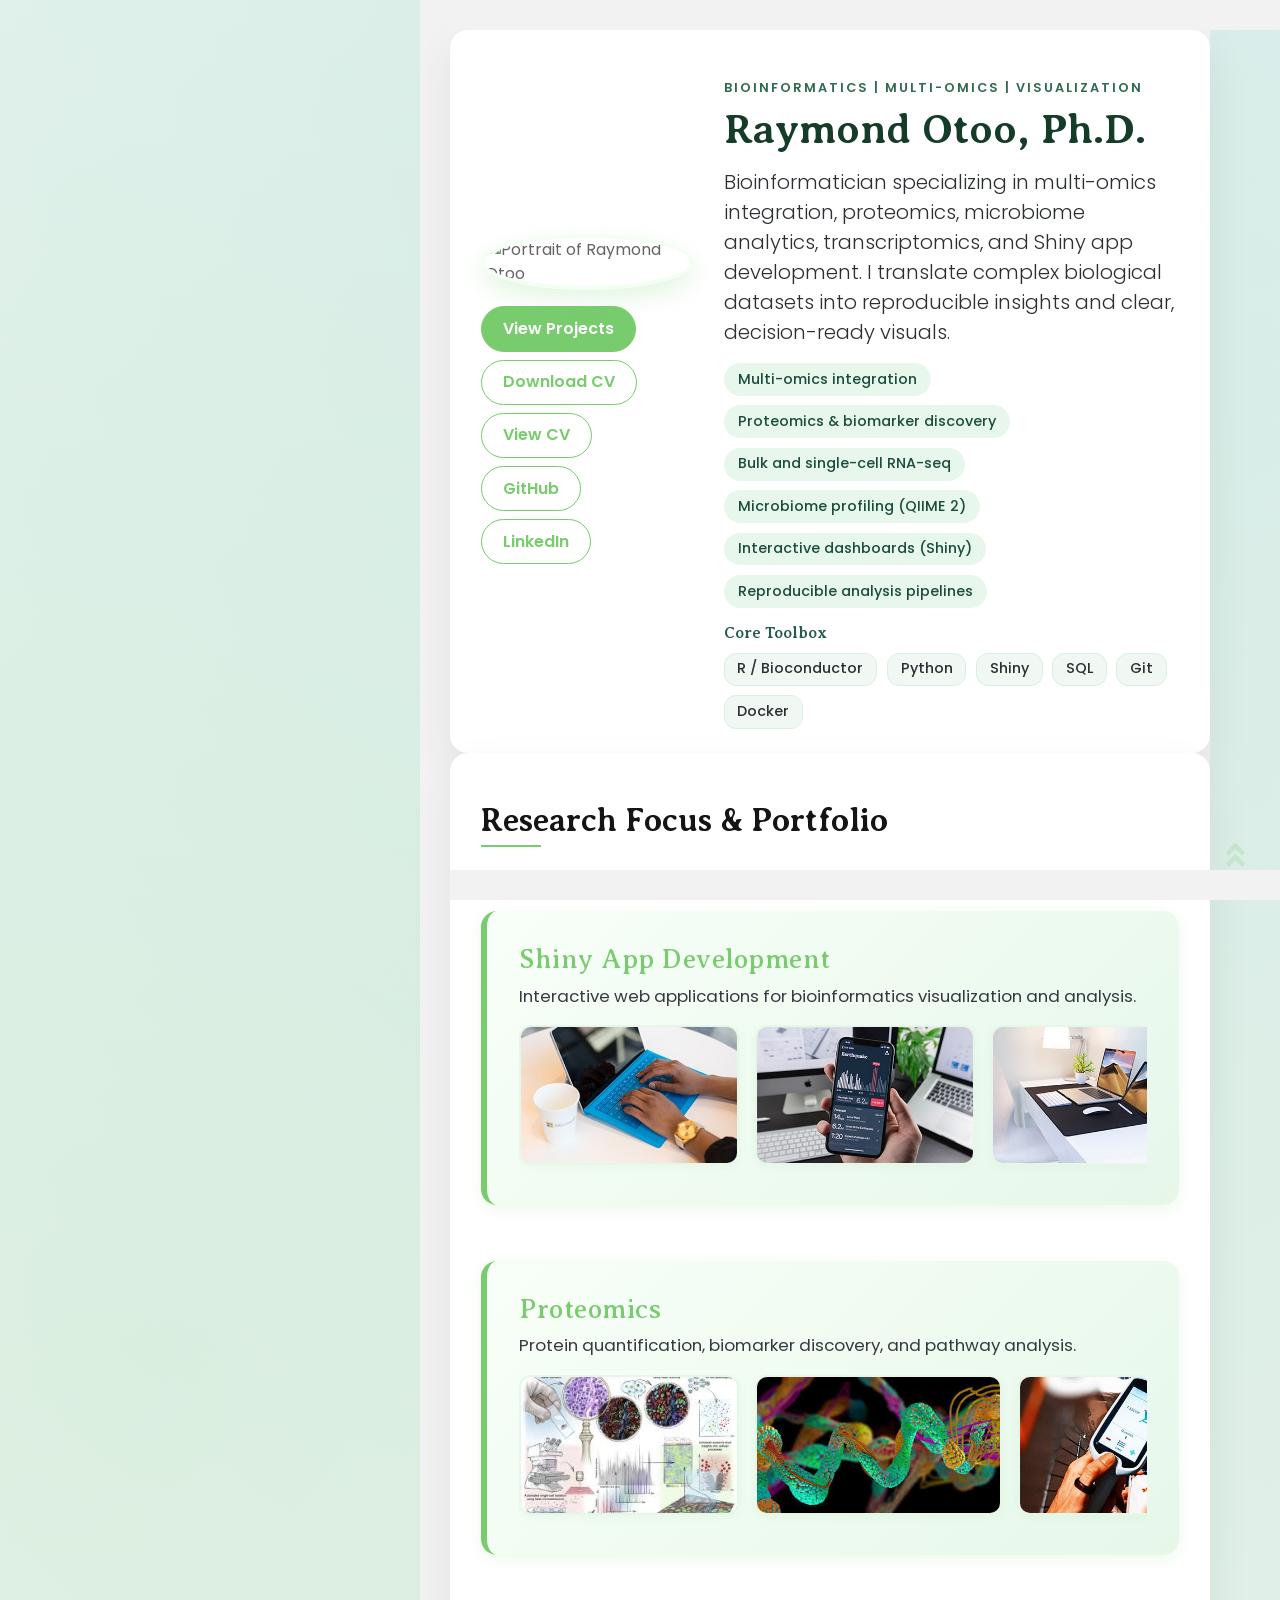
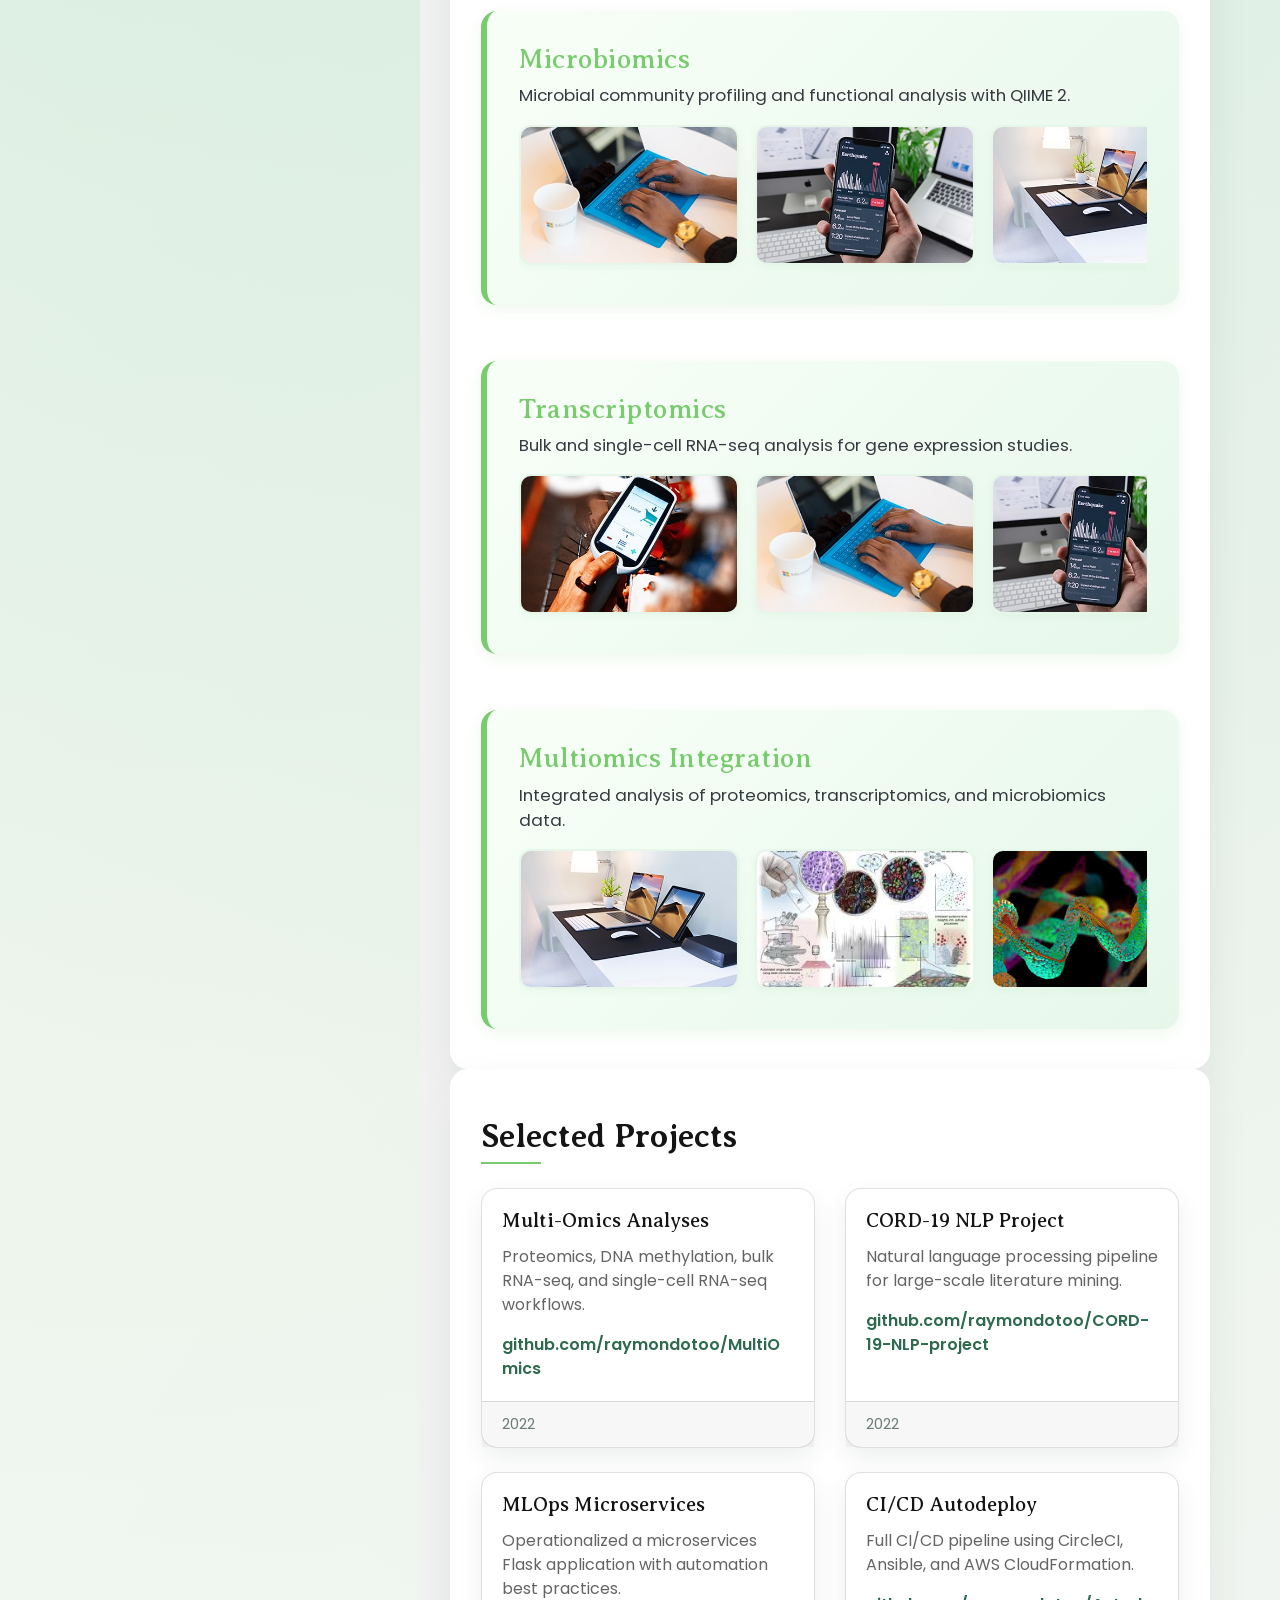
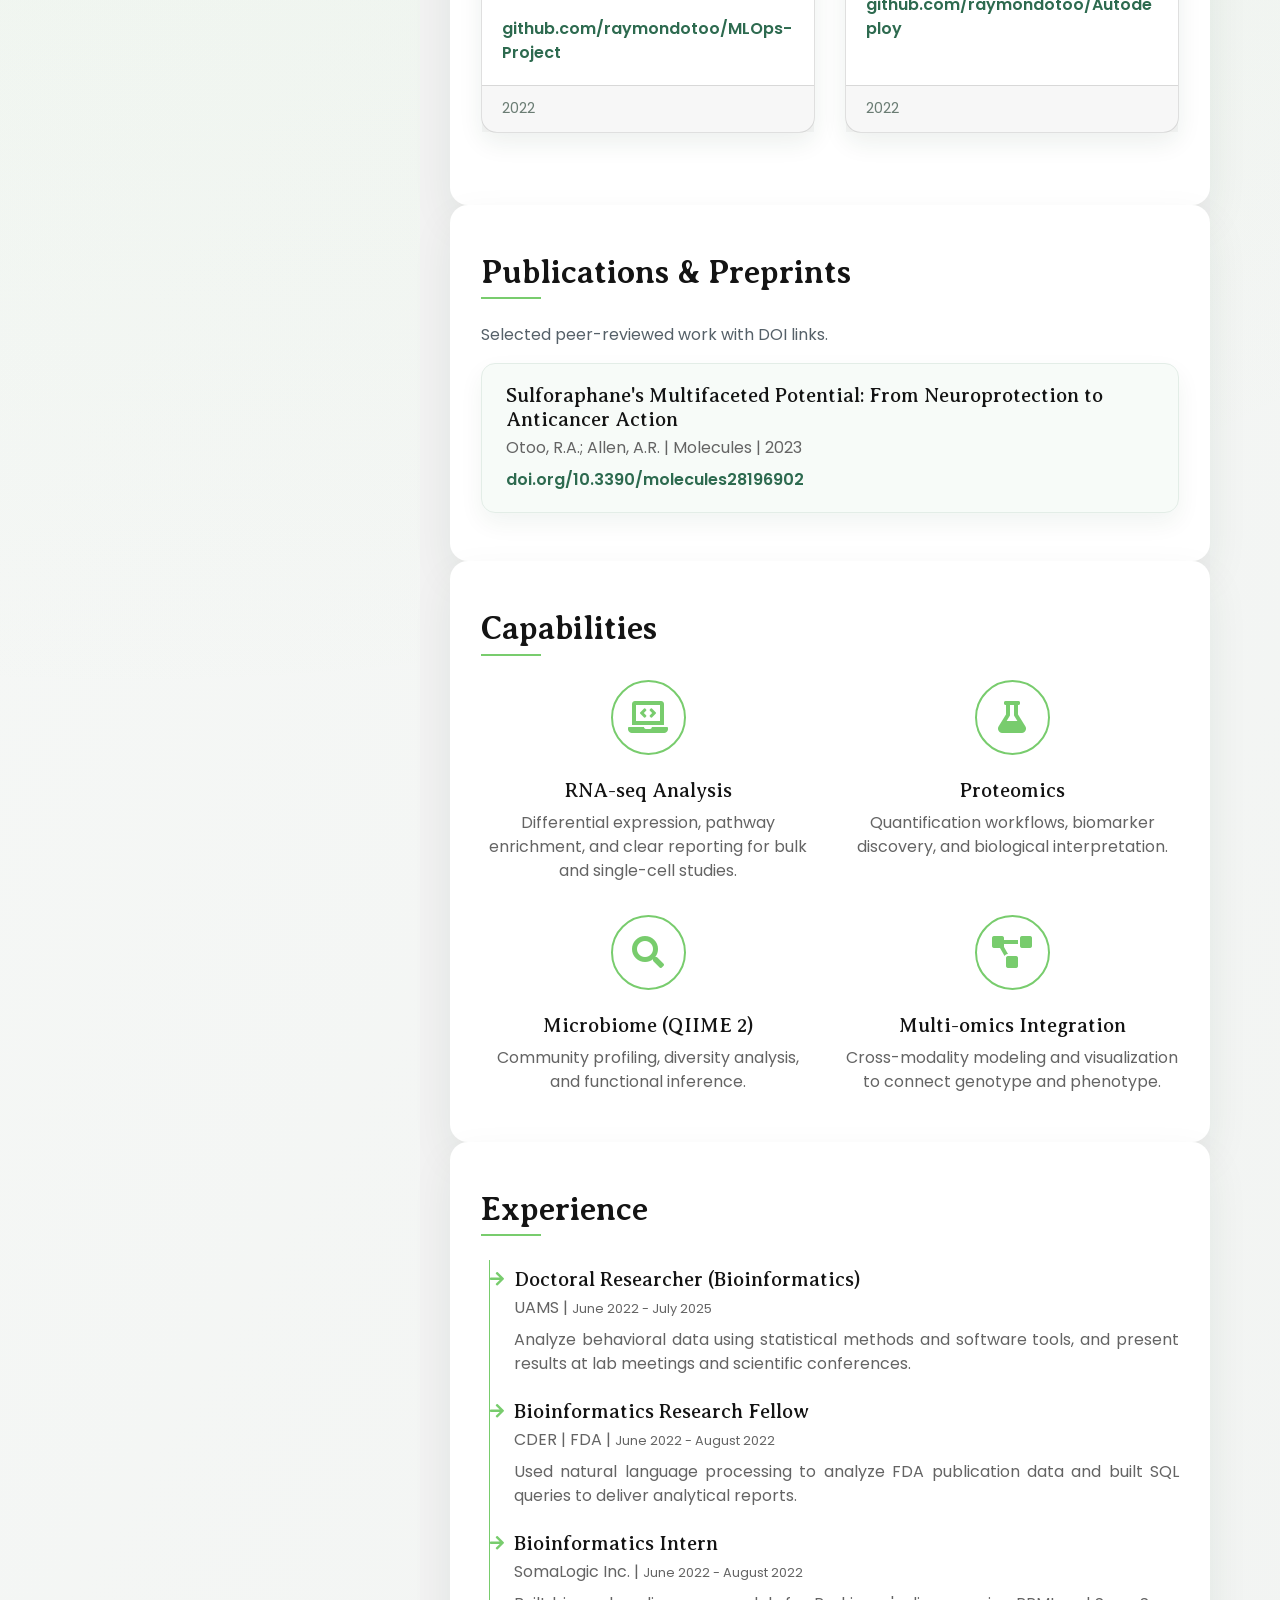
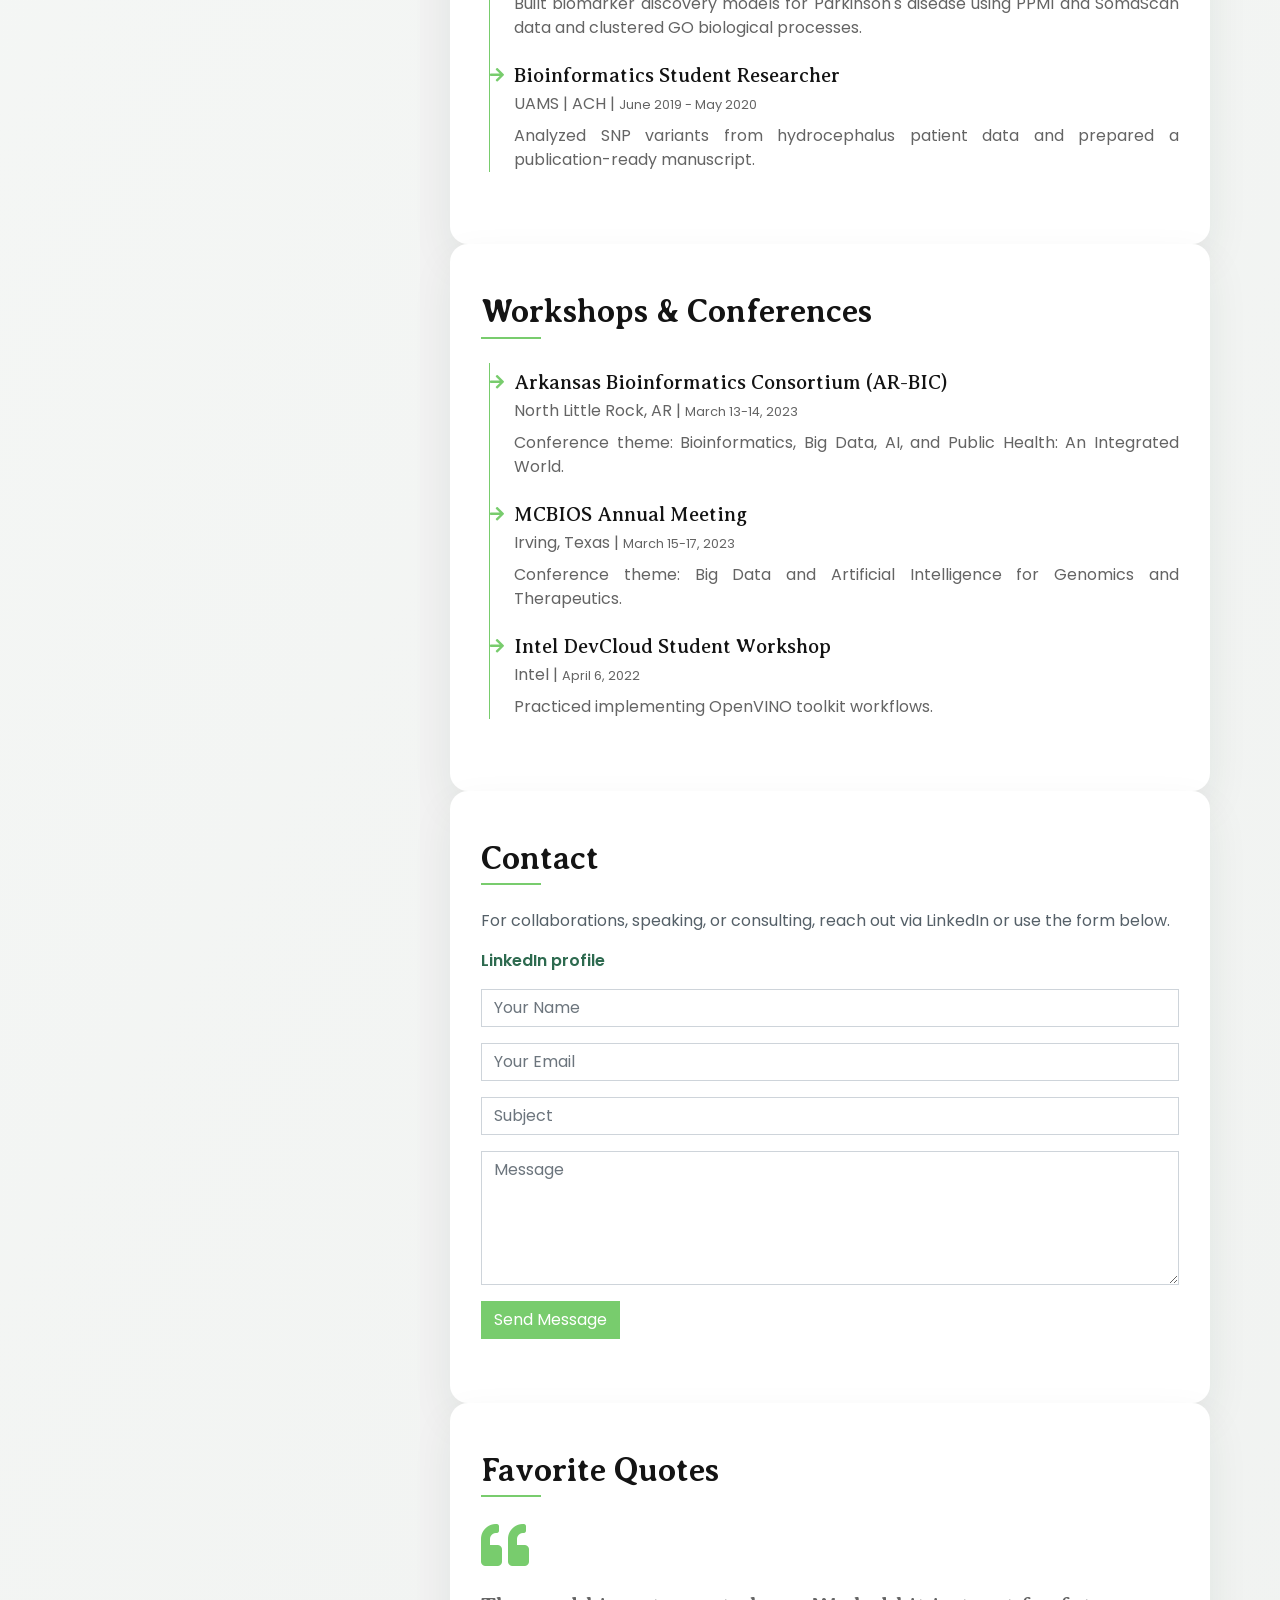
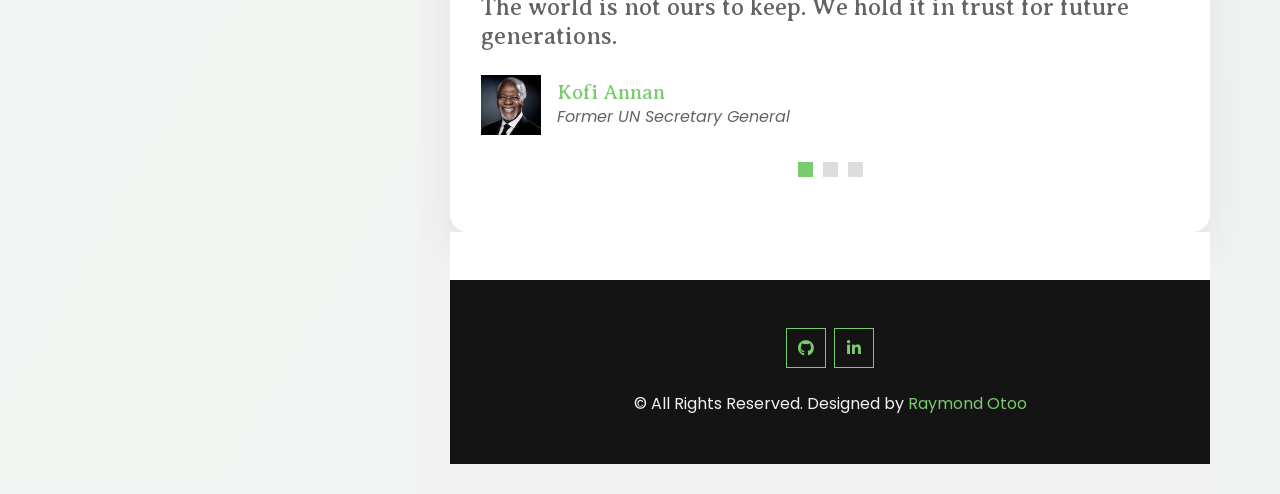
==== index.html @ 7fb53430 "updated site with form" ====
<!DOCTYPE html>
<html lang="en">
    <head>
        <meta name="google-site-verification" content="rBzRbHEzugMrH96fL49RueDvD6KXMM8gsMzwlANqlq4" />
        <meta charset="utf-8">
        <title>Raymond Otoo, Ph.D. | Bioinformatics Portfolio</title>
        <meta content="width=device-width, initial-scale=1.0" name="viewport">
        <meta name="author" content="Raymond Otoo">
        <meta name="keywords" content="bioinformatics, multi-omics, proteomics, transcriptomics, microbiome, data visualization, Shiny, pipelines">
        <meta name="description" content="Raymond Otoo, Ph.D. Bioinformatician focused on multi-omics integration, proteomics, transcriptomics, microbiome analytics, and interactive data visualization.">

        <!-- Favicon -->
        <link href="img/favicon.ico" rel="icon">

        <!-- Google Fonts -->
        <link rel="preconnect" href="https://fonts.googleapis.com">
        <link rel="preconnect" href="https://fonts.gstatic.com" crossorigin>
        <link href="https://fonts.googleapis.com/css2?family=Averia+Serif+Libre:wght@400;700&family=Poppins:wght@300;400;500;600&display=swap" rel="stylesheet">

        <!-- Font Awesome -->
        <link href="https://cdnjs.cloudflare.com/ajax/libs/font-awesome/5.10.0/css/all.min.css" rel="stylesheet">

        <!-- Libraries Stylesheet -->
        <link href="lib/owlcarousel/assets/owl.carousel.min.css" rel="stylesheet">
        <link href="lib/lightbox/css/lightbox.min.css" rel="stylesheet">

        <!-- Customized Bootstrap Stylesheet -->
        <link href="css/style.css" rel="stylesheet">
    </head>

    <body id="top">
        <div class="wrapper">
            <div class="content">
                <!-- About / Hero Start -->
                <div class="container bg-white pt-5 pb-4" id="about">
                    <div class="row px-3 align-items-center">
                        <div class="col-lg-4 text-center text-lg-left mb-4 mb-lg-0">
                            <img class="profile-img mb-3" src="img/author.jpg" alt="Portrait of Raymond Otoo">
                            <div class="hero-actions">
                                <a class="btn btn-primary mr-2 mb-2" href="#projects">View Projects</a>
                                <a class="btn btn-outline-primary mr-2 mb-2" href="https://drive.google.com/file/d/1CtAeBJ07pLzHOgTswO7elcPQ72SHnBM2/view" target="_blank" rel="noopener">Download CV</a>
                                <a class="btn btn-outline-primary mr-2 mb-2" href="cv.html">View CV</a>
                                <a class="btn btn-outline-primary mr-2 mb-2" href="https://github.com/raymondotoo" target="_blank" rel="noopener">GitHub</a>
                                <a class="btn btn-outline-primary mb-2" href="https://www.linkedin.com/in/raymondotoo" target="_blank" rel="noopener">LinkedIn</a>
                            </div>
                        </div>
                        <div class="col-lg-8">
                            <p class="kicker">Bioinformatics | Multi-omics | Visualization</p>
                            <h1 class="hero-title">Raymond Otoo, Ph.D.</h1>
                            <p class="lead hero-lead">
                                Bioinformatician specializing in multi-omics integration, proteomics, microbiome analytics, transcriptomics,
                                and Shiny app development. I translate complex biological datasets into reproducible insights and clear,
                                decision-ready visuals.
                            </p>
                            <div class="focus-list mb-3">
                                <span class="pill">Multi-omics integration</span>
                                <span class="pill">Proteomics & biomarker discovery</span>
                                <span class="pill">Bulk and single-cell RNA-seq</span>
                                <span class="pill">Microbiome profiling (QIIME 2)</span>
                                <span class="pill">Interactive dashboards (Shiny)</span>
                                <span class="pill">Reproducible analysis pipelines</span>
                            </div>
                            <div class="toolbox">
                                <h3 class="section-subtitle">Core Toolbox</h3>
                                <div class="tool-grid">
                                    <span class="tool-chip">R / Bioconductor</span>
                                    <span class="tool-chip">Python</span>
                                    <span class="tool-chip">Shiny</span>
                                    <span class="tool-chip">SQL</span>
                                    <span class="tool-chip">Git</span>
                                    <span class="tool-chip">Docker</span>
                                </div>
                            </div>
                        </div>
                    </div>
                </div>
                <!-- About / Hero End -->

                <!-- Portfolio Start -->
                <div class="container bg-white pt-5 pb-3" id="portfolio">
                    <div class="row px-3">
                        <div class="col-12">
                            <h2 class="title position-relative pb-2 mb-4">Research Focus & Portfolio</h2>
                            <p class="section-note">Selected areas with representative visuals and project entry points.</p>
                        </div>
                        <div class="col-12">
                            <div class="portfolio-learning-paths">
                                <div class="learning-path-card">
                                    <h4>Shiny App Development</h4>
                                    <p>Interactive web applications for bioinformatics visualization and analysis.</p>
                                    <div class="horizontal-scroll">
                                        <a href="portfolio_shiny.html" target="_blank" rel="noopener">
                                            <img src="img/portfolio-1.jpg" alt="Shiny App Example" class="portfolio-img">
                                        </a>
                                        <a href="portfolio_shiny.html" target="_blank" rel="noopener">
                                            <img src="img/portfolio-2.jpg" alt="Shiny App Example 2" class="portfolio-img">
                                        </a>
                                        <a href="portfolio_shiny.html" target="_blank" rel="noopener">
                                            <img src="img/portfolio-3.jpg" alt="Shiny App Example 3" class="portfolio-img">
                                        </a>
                                    </div>
                                </div>
                                <div class="learning-path-card">
                                    <h4>Proteomics</h4>
                                    <p>Protein quantification, biomarker discovery, and pathway analysis.</p>
                                    <div class="horizontal-scroll">
                                        <a href="portfolio_proteomics.html" target="_blank" rel="noopener">
                                            <img src="img/prot_image_1.jpeg" alt="Proteomics Plot 1" class="portfolio-img">
                                        </a>
                                        <a href="portfolio_proteomics.html" target="_blank" rel="noopener">
                                            <img src="img/prot_image2.jpeg" alt="Proteomics Plot 2" class="portfolio-img">
                                        </a>
                                        <a href="portfolio_proteomics.html" target="_blank" rel="noopener">
                                            <img src="img/portfolio-4.jpg" alt="Proteomics Plot 3" class="portfolio-img">
                                        </a>
                                    </div>
                                </div>
                                <div class="learning-path-card">
                                    <h4>Microbiomics</h4>
                                    <p>Microbial community profiling and functional analysis with QIIME 2.</p>
                                    <div class="horizontal-scroll">
                                        <a href="portfolio_microbiomics.html" target="_blank" rel="noopener">
                                            <img src="img/portfolio-1.jpg" alt="Microbiome Plot 1" class="portfolio-img">
                                        </a>
                                        <a href="portfolio_microbiomics.html" target="_blank" rel="noopener">
                                            <img src="img/portfolio-2.jpg" alt="Microbiome Plot 2" class="portfolio-img">
                                        </a>
                                        <a href="portfolio_microbiomics.html" target="_blank" rel="noopener">
                                            <img src="img/portfolio-3.jpg" alt="Microbiome Plot 3" class="portfolio-img">
                                        </a>
                                    </div>
                                </div>
                                <div class="learning-path-card">
                                    <h4>Transcriptomics</h4>
                                    <p>Bulk and single-cell RNA-seq analysis for gene expression studies.</p>
                                    <div class="horizontal-scroll">
                                        <a href="portfolio_transcriptomics.html" target="_blank" rel="noopener">
                                            <img src="img/portfolio-4.jpg" alt="Transcriptomics Plot 1" class="portfolio-img">
                                        </a>
                                        <a href="portfolio_transcriptomics.html" target="_blank" rel="noopener">
                                            <img src="img/portfolio-1.jpg" alt="Transcriptomics Plot 2" class="portfolio-img">
                                        </a>
                                        <a href="portfolio_transcriptomics.html" target="_blank" rel="noopener">
                                            <img src="img/portfolio-2.jpg" alt="Transcriptomics Plot 3" class="portfolio-img">
                                        </a>
                                    </div>
                                </div>
                                <div class="learning-path-card">
                                    <h4>Multiomics Integration</h4>
                                    <p>Integrated analysis of proteomics, transcriptomics, and microbiomics data.</p>
                                    <div class="horizontal-scroll">
                                        <a href="portfolio_multiomics.html" target="_blank" rel="noopener">
                                            <img src="img/portfolio-3.jpg" alt="Multiomics Plot 1" class="portfolio-img">
                                        </a>
                                        <a href="portfolio_multiomics.html" target="_blank" rel="noopener">
                                            <img src="img/prot_image_1.jpeg" alt="Multiomics Plot 2" class="portfolio-img">
                                        </a>
                                        <a href="portfolio_multiomics.html" target="_blank" rel="noopener">
                                            <img src="img/prot_image2.jpeg" alt="Multiomics Plot 3" class="portfolio-img">
                                        </a>
                                    </div>
                                </div>
                            </div>
                        </div>
                    </div>
                </div>
                <!-- Portfolio End -->

                <!-- Projects Start -->
                <div class="container bg-white py-5" id="projects">
                    <div class="row px-3">
                        <div class="col-12">
                            <h2 class="title position-relative pb-2 mb-4">Selected Projects</h2>
                        </div>
                    </div>
                    <div class="row px-3">
                        <div class="col-md-6 mb-4">
                            <div class="card project-card h-100">
                                <div class="card-body">
                                    <h5 class="card-title">Multi-Omics Analyses</h5>
                                    <p class="card-text">Proteomics, DNA methylation, bulk RNA-seq, and single-cell RNA-seq workflows.</p>
                                    <a class="project-link" href="https://github.com/raymondotoo/MultiOmics" target="_blank" rel="noopener">
                                        github.com/raymondotoo/MultiOmics
                                    </a>
                                </div>
                                <div class="card-footer project-meta">2022</div>
                            </div>
                        </div>
                        <div class="col-md-6 mb-4">
                            <div class="card project-card h-100">
                                <div class="card-body">
                                    <h5 class="card-title">CORD-19 NLP Project</h5>
                                    <p class="card-text">Natural language processing pipeline for large-scale literature mining.</p>
                                    <a class="project-link" href="https://github.com/raymondotoo/CORD-19-NLP-project" target="_blank" rel="noopener">
                                        github.com/raymondotoo/CORD-19-NLP-project
                                    </a>
                                </div>
                                <div class="card-footer project-meta">2022</div>
                            </div>
                        </div>
                        <div class="col-md-6 mb-4">
                            <div class="card project-card h-100">
                                <div class="card-body">
                                    <h5 class="card-title">MLOps Microservices</h5>
                                    <p class="card-text">Operationalized a microservices Flask application with automation best practices.</p>
                                    <a class="project-link" href="https://github.com/raymondotoo/MLOps-Project" target="_blank" rel="noopener">
                                        github.com/raymondotoo/MLOps-Project
                                    </a>
                                </div>
                                <div class="card-footer project-meta">2022</div>
                            </div>
                        </div>
                        <div class="col-md-6 mb-4">
                            <div class="card project-card h-100">
                                <div class="card-body">
                                    <h5 class="card-title">CI/CD Autodeploy</h5>
                                    <p class="card-text">Full CI/CD pipeline using CircleCI, Ansible, and AWS CloudFormation.</p>
                                    <a class="project-link" href="https://github.com/raymondotoo/Autodeploy" target="_blank" rel="noopener">
                                        github.com/raymondotoo/Autodeploy
                                    </a>
                                </div>
                                <div class="card-footer project-meta">2022</div>
                            </div>
                        </div>
                    </div>
                </div>
                <!-- Projects End -->

                <!-- Publications Start -->
                <div class="container bg-white py-5" id="publications">
                    <div class="row px-3">
                        <div class="col-12">
                            <h2 class="title position-relative pb-2 mb-4">Publications & Preprints</h2>
                            <p class="section-note">Selected peer-reviewed work with DOI links.</p>
                        </div>
                        <div class="col-12">
                            <div class="publication-list">
                                <div class="publication-item">
                                    <h5 class="mb-1">Sulforaphane's Multifaceted Potential: From Neuroprotection to Anticancer Action</h5>
                                    <p class="mb-2">Otoo, R.A.; Allen, A.R. | Molecules | 2023</p>
                                    <a class="publication-link" href="https://doi.org/10.3390/molecules28196902" target="_blank" rel="noopener" aria-label="Publication DOI link">doi.org/10.3390/molecules28196902</a>
                                </div>
                            </div>
                        </div>
                    </div>
                </div>
                <!-- Publications End -->

                <!-- Capabilities Start -->
                <div class="container bg-white pt-5 pb-3" id="capabilities">
                    <div class="row px-3">
                        <div class="col-12">
                            <h2 class="title position-relative pb-2 mb-4">Capabilities</h2>
                        </div>
                        <div class="col-md-6 service-item text-center mb-3">
                            <i class="fa fa-2x fa-laptop-code mx-auto mb-4"></i>
                            <h5 class="mb-2">RNA-seq Analysis</h5>
                            <p>Differential expression, pathway enrichment, and clear reporting for bulk and single-cell studies.</p>
                        </div>
                        <div class="col-md-6 service-item text-center mb-3">
                            <i class="fa fa-2x fa-flask mx-auto mb-4"></i>
                            <h5 class="mb-2">Proteomics</h5>
                            <p>Quantification workflows, biomarker discovery, and biological interpretation.</p>
                        </div>
                        <div class="col-md-6 service-item text-center mb-3">
                            <i class="fa fa-2x fa-search mx-auto mb-4"></i>
                            <h5 class="mb-2">Microbiome (QIIME 2)</h5>
                            <p>Community profiling, diversity analysis, and functional inference.</p>
                        </div>
                        <div class="col-md-6 service-item text-center mb-3">
                            <i class="fa fa-2x fa-project-diagram mx-auto mb-4"></i>
                            <h5 class="mb-2">Multi-omics Integration</h5>
                            <p>Cross-modality modeling and visualization to connect genotype and phenotype.</p>
                        </div>
                    </div>
                </div>
                <!-- Capabilities End -->

                <!-- Experience Start -->
                <div class="container bg-white py-5" id="experience">
                    <div class="row px-3">
                        <div class="col-12">
                            <h2 class="title position-relative pb-2 mb-4">Experience</h2>
                        </div>
                        <div class="col-12">
                            <div class="border-left border-primary pt-2 pl-4 ml-2">
                                <div class="position-relative mb-4">
                                    <i class="fa fa-arrow-right text-primary position-absolute" style="top: 3px; left: -24px;"></i>
                                    <h5 class="mb-1">Doctoral Researcher (Bioinformatics)</h5>
                                    <p class="mb-2">UAMS | <small>June 2022 - July 2025</small></p>
                                    <p align="justify">Analyze behavioral data using statistical methods and software tools, and present results at lab meetings and scientific conferences.</p>
                                </div>
                                <div class="position-relative mb-4">
                                    <i class="fa fa-arrow-right text-primary position-absolute" style="top: 3px; left: -24px;"></i>
                                    <h5 class="mb-1">Bioinformatics Research Fellow</h5>
                                    <p class="mb-2">CDER | FDA | <small>June 2022 - August 2022</small></p>
                                    <p align="justify">Used natural language processing to analyze FDA publication data and built SQL queries to deliver analytical reports.</p>
                                </div>
                                <div class="position-relative mb-4">
                                    <i class="fa fa-arrow-right text-primary position-absolute" style="top: 3px; left: -24px;"></i>
                                    <h5 class="mb-1">Bioinformatics Intern</h5>
                                    <p class="mb-2">SomaLogic Inc. | <small>June 2022 - August 2022</small></p>
                                    <p align="justify">Built biomarker discovery models for Parkinson's disease using PPMI and SomaScan data and clustered GO biological processes.</p>
                                </div>
                                <div class="position-relative mb-4">
                                    <i class="fa fa-arrow-right text-primary position-absolute" style="top: 3px; left: -24px;"></i>
                                    <h5 class="mb-1">Bioinformatics Student Researcher</h5>
                                    <p class="mb-2">UAMS | ACH | <small>June 2019 - May 2020</small></p>
                                    <p align="justify">Analyzed SNP variants from hydrocephalus patient data and prepared a publication-ready manuscript.</p>
                                </div>
                            </div>
                        </div>
                    </div>
                </div>
                <!-- Experience End -->

                <!-- Workshops Start -->
                <div class="container bg-white py-5" id="conferences">
                    <div class="row px-3">
                        <div class="col-12">
                            <h2 class="title position-relative pb-2 mb-4">Workshops & Conferences</h2>
                        </div>
                        <div class="col-12">
                            <div class="border-left border-primary pt-2 pl-4 ml-2">
                                <div class="position-relative mb-4">
                                    <i class="fa fa-arrow-right text-primary position-absolute" style="top: 3px; left: -24px;"></i>
                                    <h5 class="mb-1">Arkansas Bioinformatics Consortium (AR-BIC)</h5>
                                    <p class="mb-2">North Little Rock, AR | <small>March 13-14, 2023</small></p>
                                    <p align="justify">Conference theme: Bioinformatics, Big Data, AI, and Public Health: An Integrated World.</p>
                                </div>
                                <div class="position-relative mb-4">
                                    <i class="fa fa-arrow-right text-primary position-absolute" style="top: 3px; left: -24px;"></i>
                                    <h5 class="mb-1">MCBIOS Annual Meeting</h5>
                                    <p class="mb-2">Irving, Texas | <small>March 15-17, 2023</small></p>
                                    <p align="justify">Conference theme: Big Data and Artificial Intelligence for Genomics and Therapeutics.</p>
                                </div>
                                <div class="position-relative mb-4">
                                    <i class="fa fa-arrow-right text-primary position-absolute" style="top: 3px; left: -24px;"></i>
                                    <h5 class="mb-1">Intel DevCloud Student Workshop</h5>
                                    <p class="mb-2">Intel | <small>April 6, 2022</small></p>
                                    <p align="justify">Practiced implementing OpenVINO toolkit workflows.</p>
                                </div>
                            </div>
                        </div>
                    </div>
                </div>
                <!-- Workshops End -->

                <!-- Contact Start -->
                <div class="container bg-white py-5" id="contact">
                    <div class="row px-3">
                        <div class="col-12">
                            <h2 class="title position-relative pb-2 mb-4">Contact</h2>
                            <p class="section-note">For collaborations, speaking, or consulting, reach out via LinkedIn or use the form below.</p>
                            <p>
                                <a class="link-inline" href="https://www.linkedin.com/in/raymondotoo" target="_blank" rel="noopener">LinkedIn profile</a>
                            </p>
                        </div>
                        <div class="col-12">
                            <form id="contactForm" action="https://formspree.io/f/xyknpnqk" method="post">
                                <input type="text" class="hp-field" id="company" name="company" tabindex="-1" autocomplete="off" aria-hidden="true">
                                <div class="form-group">
                                    <input type="text" class="form-control" id="name" name="name" placeholder="Your Name" aria-label="Your name" required>
                                </div>
                                <div class="form-group">
                                    <input type="email" class="form-control" id="email" name="email" placeholder="Your Email" aria-label="Your email address" required>
                                </div>
                                <div class="form-group">
                                    <input type="text" class="form-control" id="subject" name="subject" placeholder="Subject" aria-label="Subject" required>
                                </div>
                                <div class="form-group">
                                    <textarea class="form-control" id="message" name="message" rows="5" placeholder="Message" aria-label="Message" required></textarea>
                                </div>
                                <button type="submit" class="btn btn-primary" id="sendMessageButton">Send Message</button>
                                <div id="success" class="mt-3" role="status" aria-live="polite"></div>
                            </form>
                        </div>
                    </div>
                </div>
                <!-- Contact End -->

                <!-- Testimonial Start -->
                <div class="container bg-white py-5">
                    <div class="row px-3">
                        <div class="col-12">
                            <h2 class="title position-relative pb-2 mb-4">Favorite Quotes</h2>
                        </div>
                        <div class="col-12">
                            <div class="owl-carousel testimonial-carousel">
                                <div class="text-left">
                                    <i class="fa fa-3x fa-quote-left text-primary mb-4"></i>
                                    <h4 class="text-body mb-4">The world is not ours to keep. We hold it in trust for future generations.</h4>
                                    <div class="d-flex align-items-center">
                                        <img class="img-fluid" src="img/kofiAnnan.jpg" style="width: 60px; height: 60px;" alt="Kofi Annan">
                                        <div class="pl-3">
                                            <h5 class="text-primary m-0">Kofi Annan</h5>
                                            <i>Former UN Secretary General</i>
                                        </div>
                                    </div>
                                </div>
                                <div class="text-left">
                                    <i class="fa fa-3x fa-quote-left text-primary mb-4"></i>
                                    <h4 class="text-body mb-4">Do not go where the path may lead, go instead where there is no path and leave a trail.</h4>
                                    <div class="d-flex align-items-center">
                                        <img class="img-fluid" src="img/RalphWaldoEmerson.jpg" style="width: 60px; height: 60px;" alt="Ralph Waldo Emerson">
                                        <div class="pl-3">
                                            <h5 class="text-primary m-0">Ralph Waldo Emerson</h5>
                                            <i>American essayist and philosopher</i>
                                        </div>
                                    </div>
                                </div>
                                <div class="text-left">
                                    <i class="fa fa-3x fa-quote-left text-primary mb-4"></i>
                                    <h4 class="text-body mb-4">In the end, it's not the years in your life that count. It's the life in your years.</h4>
                                    <div class="d-flex align-items-center">
                                        <img class="img-fluid" src="img/AbrahamLincoln.jpg" style="width: 60px; height: 60px;" alt="Abraham Lincoln">
                                        <div class="pl-3">
                                            <h5 class="text-primary m-0">Abraham Lincoln</h5>
                                            <i>American lawyer and statesman</i>
                                        </div>
                                    </div>
                                </div>
                            </div>
                        </div>
                    </div>
                </div>
                <!-- Testimonial End -->

                <!-- Footer Start -->
                <div class="container-fluid bg-white pt-5 px-0">
                    <div class="container bg-dark text-light text-center py-5">
                        <div class="d-flex justify-content-center mb-4">
                            <a class="btn btn-outline-primary btn-square mr-2" href="https://github.com/raymondotoo" target="_blank" rel="noopener" aria-label="GitHub">
                                <i class="fab fa-github"></i>
                            </a>
                            <a class="btn btn-outline-primary btn-square" href="https://www.linkedin.com/in/raymondotoo" target="_blank" rel="noopener" aria-label="LinkedIn">
                                <i class="fab fa-linkedin-in"></i>
                            </a>
                        </div>
                        <p class="m-0">&copy; All Rights Reserved. Designed by <a href="https://raymondotoo.com">Raymond Otoo</a></p>
                    </div>
                </div>
                <!-- Footer End -->
            </div>
        </div>

        <!-- Back to Top -->
        <a href="#top" class="back-to-top"><i class="fa fa-angle-double-up"></i></a>

        <!-- JavaScript Libraries -->
        <script src="https://code.jquery.com/jquery-3.4.1.min.js"></script>
        <script src="https://stackpath.bootstrapcdn.com/bootstrap/4.4.1/js/bootstrap.bundle.min.js"></script>
        <script src="lib/typed/typed.min.js"></script>
        <script src="lib/easing/easing.min.js"></script>
        <script src="lib/waypoints/waypoints.min.js"></script>
        <script src="lib/owlcarousel/owl.carousel.min.js"></script>
        <script src="lib/isotope/isotope.pkgd.min.js"></script>
        <script src="lib/lightbox/js/lightbox.min.js"></script>

        <!-- Template Javascript -->
        <script src="js/main.js"></script>
        <script>
            (function () {
                var form = document.getElementById("contactForm");
                if (!form) {
                    return;
                }
                var status = document.getElementById("success");
                var button = document.getElementById("sendMessageButton");

                form.addEventListener("submit", function (event) {
                    event.preventDefault();
                    if (button) {
                        button.disabled = true;
                    }
                    if (status) {
                        status.innerHTML = "";
                    }

                    var formData = new FormData(form);
                    fetch(form.action, {
                        method: "POST",
                        body: formData,
                        headers: {
                            Accept: "application/json"
                        }
                    }).then(function (response) {
                        if (response.ok) {
                            form.reset();
                            if (status) {
                                status.innerHTML = "<div class='alert alert-success'>Thanks for reaching out. Your message was sent.</div>";
                            }
                        } else {
                            if (status) {
                                status.innerHTML = "<div class='alert alert-danger'>Sorry, there was an issue sending your message. Please try again later.</div>";
                            }
                        }
                    }).catch(function () {
                        if (status) {
                            status.innerHTML = "<div class='alert alert-danger'>Sorry, there was an issue sending your message. Please try again later.</div>";
                        }
                    }).finally(function () {
                        if (button) {
                            button.disabled = false;
                        }
                    });
                });
            })();
        </script>
    </body>
</html>
---- css/style.css ----
/******* Bootstrap Theming ********/
/*!
 * Bootstrap v4.5.3 (https://getbootstrap.com/)
 * Copyright 2011-2020 The Bootstrap Authors
 * Copyright 2011-2020 Twitter, Inc.
 * Licensed under MIT (https://github.com/twbs/bootstrap/blob/main/LICENSE)
 */
:root {
  --blue: #007bff;
  --indigo: #6610f2;
  --purple: #6f42c1;
  --pink: #e83e8c;
  --red: #dc3545;
  --orange: #fd7e14;
  --yellow: #ffc107;
  --green: #28a745;
  --teal: #20c997;
  --cyan: #17a2b8;
  --white: #fff;
  --gray: #6c757d;
  --gray-dark: #343a40;
  --primary: #78CC6D;
  --secondary: #6c757d;
  --success: #28a745;
  --info: #17a2b8;
  --warning: #ffc107;
  --danger: #dc3545;
  --light: #F2F2F2;
  --dark: #141414;
  --breakpoint-xs: 0;
  --breakpoint-sm: 576px;
  --breakpoint-md: 768px;
  --breakpoint-lg: 992px;
  --breakpoint-xl: 1200px;
  --font-family-sans-serif: -apple-system, BlinkMacSystemFont, "Segoe UI", Roboto, "Helvetica Neue", Arial, "Noto Sans", sans-serif, "Apple Color Emoji", "Segoe UI Emoji", "Segoe UI Symbol", "Noto Color Emoji";
  --font-family-monospace: SFMono-Regular, Menlo, Monaco, Consolas, "Liberation Mono", "Courier New", monospace;
}

*,
*::before,
*::after {
  box-sizing: border-box;
}

html {
  font-family: sans-serif;
  line-height: 1.15;
  -webkit-text-size-adjust: 100%;
  -webkit-tap-highlight-color: rgba(0, 0, 0, 0);
}

article, aside, figcaption, figure, footer, header, hgroup, main, nav, section {
  display: block;
}

body {
  margin: 0;
  font-family: "Poppins", sans-serif;
  font-size: 1rem;
  font-weight: 400;
  line-height: 1.5;
  color: #646464;
  text-align: left;
  background-color: #eef3ef;
  background-image: radial-gradient(circle at 10% 20%, rgba(120, 204, 109, 0.15), transparent 45%),
    radial-gradient(circle at 80% 0%, rgba(23, 162, 184, 0.12), transparent 40%),
    linear-gradient(120deg, rgba(255, 255, 255, 0.6), rgba(242, 242, 242, 0.6));
}

/* Custom Bioinformatics Portfolio Styles */
.container.bg-white {
  border-radius: 18px;
  box-shadow: 0 18px 40px rgba(20, 60, 40, 0.08);
}

.profile-img {
  width: 180px;
  height: 180px;
  object-fit: cover;
  border-radius: 50%;
  border: 4px solid #f2fff2;
  box-shadow: 0 10px 24px rgba(120, 204, 109, 0.2);
  animation: floatIn 0.8s ease both;
}

.kicker {
  text-transform: uppercase;
  letter-spacing: 2px;
  font-size: 0.8rem;
  font-weight: 600;
  color: #2d6a4f;
  margin-bottom: 0.5rem;
}

.hero-title {
  font-family: "Averia Serif Libre", serif;
  font-size: 2.6rem;
  color: #143c28;
  margin-bottom: 0.75rem;
}

.hero-lead {
  color: #2b2f32;
  font-size: 1.1rem;
}

.hero-actions .btn {
  padding: 0.6rem 1.3rem;
  font-weight: 600;
  border-radius: 999px;
}

.focus-list {
  display: flex;
  flex-wrap: wrap;
  gap: 0.6rem;
}

.pill {
  display: inline-flex;
  align-items: center;
  padding: 0.35rem 0.9rem;
  border-radius: 999px;
  background: #e8f7ec;
  color: #1b4d3e;
  font-weight: 500;
  font-size: 0.9rem;
}

.section-subtitle {
  font-size: 1rem;
  color: #285c49;
  margin-bottom: 0.6rem;
}

.section-note {
  color: #556068;
  max-width: 720px;
}

.tool-grid {
  display: flex;
  flex-wrap: wrap;
  gap: 0.6rem;
}

.tool-chip {
  background: #f1f7f3;
  border: 1px solid #d9efe1;
  color: #2b2f32;
  padding: 0.3rem 0.8rem;
  border-radius: 12px;
  font-weight: 500;
  font-size: 0.9rem;
}

.project-card {
  border: 1px solid #e3ede7;
  border-radius: 16px;
  box-shadow: 0 10px 24px rgba(20, 60, 40, 0.08);
  transition: transform 0.2s ease, box-shadow 0.2s ease;
}

.project-card:hover {
  transform: translateY(-4px);
  box-shadow: 0 16px 30px rgba(20, 60, 40, 0.12);
}

.project-link {
  color: #2d6a4f;
  font-weight: 600;
  word-break: break-word;
}

.project-meta {
  background: #f6fbf7;
  border-top: 1px solid #e3ede7;
  font-size: 0.9rem;
  color: #6a7c73;
}

.link-inline {
  color: #2d6a4f;
  font-weight: 600;
}

.hp-field {
  position: absolute;
  left: -9999px;
  height: 0;
  width: 0;
  opacity: 0;
}

.publication-list {
  display: grid;
  gap: 1.25rem;
}

.publication-item {
  padding: 1.25rem 1.5rem;
  border-radius: 14px;
  border: 1px solid #e3ede7;
  background: #f7fbf8;
  box-shadow: 0 10px 24px rgba(20, 60, 40, 0.06);
}

.publication-link {
  color: #2d6a4f;
  font-weight: 600;
}

.cv-header {
  display: flex;
  flex-wrap: wrap;
  gap: 1.5rem;
  align-items: center;
}

.cv-header .cv-identity h1 {
  font-family: "Averia Serif Libre", serif;
  color: #143c28;
  margin-bottom: 0.25rem;
}

.cv-tagline {
  color: #2b2f32;
}

.cv-meta {
  display: flex;
  flex-wrap: wrap;
  gap: 0.75rem;
  margin-top: 0.75rem;
}

.cv-meta span {
  background: #f1f7f3;
  border: 1px solid #d9efe1;
  padding: 0.3rem 0.75rem;
  border-radius: 999px;
  font-size: 0.9rem;
}

.cv-section {
  padding: 1.5rem;
  border-radius: 16px;
  border: 1px solid #e3ede7;
  background: #ffffff;
  box-shadow: 0 10px 24px rgba(20, 60, 40, 0.06);
}

.cv-section + .cv-section {
  margin-top: 1.25rem;
}

.cv-list {
  margin: 0;
  padding-left: 1.25rem;
  color: #2b2f32;
}

.cv-list li {
  margin-bottom: 0.5rem;
}

@keyframes floatIn {
  from {
    opacity: 0;
    transform: translateY(16px);
  }
  to {
    opacity: 1;
    transform: translateY(0);
  }
}

@media (max-width: 991.98px) {
  .hero-title {
    font-size: 2.1rem;
  }
  .profile-img {
    width: 150px;
    height: 150px;
  }
}

/* Portfolio Learning Paths Styles */
.portfolio-learning-paths {
  display: flex;
  flex-direction: column;
  gap: 2rem;
}
.learning-path-card {
  background: linear-gradient(135deg, #f8fff8 0%, #e6f7ea 100%);
  border-radius: 16px;
  box-shadow: 0 4px 16px rgba(120,204,109,0.13);
  padding: 2rem;
  margin-bottom: 1.5rem;
  border-left: 6px solid #78CC6D;
  transition: box-shadow 0.2s, transform 0.2s;
  position: relative;
}
.learning-path-card:hover {
  box-shadow: 0 8px 32px rgba(120,204,109,0.18);
  transform: translateY(-4px) scale(1.02);
}
.learning-path-card h4 {
  font-family: 'Averia Serif Libre', serif;
  color: #78CC6D;
  font-size: 1.7rem;
  margin-bottom: 0.5rem;
  letter-spacing: 0.5px;
}
.learning-path-card p {
  font-size: 1.05rem;
  color: #343a40;
  margin-bottom: 1rem;
  font-family: 'Poppins', sans-serif;
}
.horizontal-scroll {
  display: flex;
  overflow-x: auto;
  gap: 1rem;
  padding-bottom: 0.5rem;
  scrollbar-width: thin;
  scrollbar-color: #78CC6D #e6f7ea;
}
.horizontal-scroll::-webkit-scrollbar {
  height: 8px;
}
.horizontal-scroll::-webkit-scrollbar-thumb {
  background: #78CC6D;
  border-radius: 4px;
}
.horizontal-scroll::-webkit-scrollbar-track {
  background: #e6f7ea;
  border-radius: 4px;
}
.portfolio-img {
  min-width: 220px;
  height: 140px;
  object-fit: cover;
  border-radius: 12px;
  box-shadow: 0 2px 8px rgba(120,204,109,0.08);
  border: 2px solid #e6f7ea;
  transition: box-shadow 0.2s, transform 0.2s;
}
.portfolio-img:hover {
  box-shadow: 0 4px 16px rgba(120,204,109,0.18);
  transform: scale(1.04);
}

[tabindex="-1"]:focus:not(:focus-visible) {
  outline: 0 !important;
}

hr {
  box-sizing: content-box;
  height: 0;
  overflow: visible;
}

h1, h2, h3, h4, h5, h6 {
  margin-top: 0;
  margin-bottom: 0.5rem;
}

p {
  margin-top: 0;
  margin-bottom: 1rem;
}

abbr[title],
abbr[data-original-title] {
  text-decoration: underline;
  text-decoration: underline dotted;
  cursor: help;
  border-bottom: 0;
  text-decoration-skip-ink: none;
}

address {
  margin-bottom: 1rem;
  font-style: normal;
  line-height: inherit;
}

ol,
ul,
dl {
  margin-top: 0;
  margin-bottom: 1rem;
}

ol ol,
ul ul,
ol ul,
ul ol {
  margin-bottom: 0;
}

dt {
  font-weight: 700;
}

dd {
  margin-bottom: .5rem;
  margin-left: 0;
}

blockquote {
  margin: 0 0 1rem;
}

b,
strong {
  font-weight: bolder;
}

small {
  font-size: 80%;
}

sub,
sup {
  position: relative;
  font-size: 75%;
  line-height: 0;
  vertical-align: baseline;
}

sub {
  bottom: -.25em;
}

sup {
  top: -.5em;
}

a {
  color: #78CC6D;
  text-decoration: none;
  background-color: transparent;
}

a:hover {
  color: #4aaf3d;
  text-decoration: underline;
}

a:not([href]):not([class]) {
  color: inherit;
  text-decoration: none;
}

a:not([href]):not([class]):hover {
  color: inherit;
  text-decoration: none;
}

pre,
code,
kbd,
samp {
  font-family: SFMono-Regular, Menlo, Monaco, Consolas, "Liberation Mono", "Courier New", monospace;
  font-size: 1em;
}

pre {
  margin-top: 0;
  margin-bottom: 1rem;
  overflow: auto;
  -ms-overflow-style: scrollbar;
}

figure {
  margin: 0 0 1rem;
}

img {
  vertical-align: middle;
  border-style: none;
}

svg {
  overflow: hidden;
  vertical-align: middle;
}

table {
  border-collapse: collapse;
}

caption {
  padding-top: 0.75rem;
  padding-bottom: 0.75rem;
  color: #6c757d;
  text-align: left;
  caption-side: bottom;
}

th {
  text-align: inherit;
  text-align: -webkit-match-parent;
}

label {
  display: inline-block;
  margin-bottom: 0.5rem;
}

button {
  border-radius: 0;
}

button:focus {
  outline: 1px dotted;
  outline: 5px auto -webkit-focus-ring-color;
}

input,
button,
select,
optgroup,
textarea {
  margin: 0;
  font-family: inherit;
  font-size: inherit;
  line-height: inherit;
}

button,
input {
  overflow: visible;
}

button,
select {
  text-transform: none;
}

[role="button"] {
  cursor: pointer;
}

select {
  word-wrap: normal;
}

button,
[type="button"],
[type="reset"],
[type="submit"] {
  -webkit-appearance: button;
}

button:not(:disabled),
[type="button"]:not(:disabled),
[type="reset"]:not(:disabled),
[type="submit"]:not(:disabled) {
  cursor: pointer;
}

button::-moz-focus-inner,
[type="button"]::-moz-focus-inner,
[type="reset"]::-moz-focus-inner,
[type="submit"]::-moz-focus-inner {
  padding: 0;
  border-style: none;
}

input[type="radio"],
input[type="checkbox"] {
  box-sizing: border-box;
  padding: 0;
}

textarea {
  overflow: auto;
  resize: vertical;
}

fieldset {
  min-width: 0;
  padding: 0;
  margin: 0;
  border: 0;
}

legend {
  display: block;
  width: 100%;
  max-width: 100%;
  padding: 0;
  margin-bottom: .5rem;
  font-size: 1.5rem;
  line-height: inherit;
  color: inherit;
  white-space: normal;
}

progress {
  vertical-align: baseline;
}

[type="number"]::-webkit-inner-spin-button,
[type="number"]::-webkit-outer-spin-button {
  height: auto;
}

[type="search"] {
  outline-offset: -2px;
  -webkit-appearance: none;
}

[type="search"]::-webkit-search-decoration {
  -webkit-appearance: none;
}

::-webkit-file-upload-button {
  font: inherit;
  -webkit-appearance: button;
}

output {
  display: inline-block;
}

summary {
  display: list-item;
  cursor: pointer;
}

template {
  display: none;
}

[hidden] {
  display: none !important;
}

h1, h2, h3, h4, h5, h6,
.h1, .h2, .h3, .h4, .h5, .h6 {
  margin-bottom: 0.5rem;
  font-family: "Averia Serif Libre", cursive;
  font-weight: 500;
  line-height: 1.2;
  color: #141414;
}

h1, .h1 {
  font-size: 2.5rem;
}

h2, .h2 {
  font-size: 2rem;
}

h3, .h3 {
  font-size: 1.75rem;
}

h4, .h4 {
  font-size: 1.5rem;
}

h5, .h5 {
  font-size: 1.25rem;
}

h6, .h6 {
  font-size: 1rem;
}

.lead {
  font-size: 1.25rem;
  font-weight: 300;
}

.display-1 {
  font-size: 6rem;
  font-weight: 300;
  line-height: 1.2;
}

.display-2 {
  font-size: 5.5rem;
  font-weight: 300;
  line-height: 1.2;
}

.display-3 {
  font-size: 4.5rem;
  font-weight: 300;
  line-height: 1.2;
}

.display-4 {
  font-size: 3.5rem;
  font-weight: 300;
  line-height: 1.2;
}

hr {
  margin-top: 1rem;
  margin-bottom: 1rem;
  border: 0;
  border-top: 1px solid rgba(0, 0, 0, 0.1);
}

small,
.small {
  font-size: 80%;
  font-weight: 400;
}

mark,
.mark {
  padding: 0.2em;
  background-color: #fcf8e3;
}

.list-unstyled {
  padding-left: 0;
  list-style: none;
}

.list-inline {
  padding-left: 0;
  list-style: none;
}

.list-inline-item {
  display: inline-block;
}

.list-inline-item:not(:last-child) {
  margin-right: 0.5rem;
}

.initialism {
  font-size: 90%;
  text-transform: uppercase;
}

.blockquote {
  margin-bottom: 1rem;
  font-size: 1.25rem;
}

.blockquote-footer {
  display: block;
  font-size: 80%;
  color: #6c757d;
}

.blockquote-footer::before {
  content: "\2014\00A0";
}

.img-fluid {
  max-width: 100%;
  height: auto;
}

.img-thumbnail {
  padding: 0.25rem;
  background-color: #F2F2F2;
  border: 1px solid #dee2e6;
  max-width: 100%;
  height: auto;
}

.figure {
  display: inline-block;
}

.figure-img {
  margin-bottom: 0.5rem;
  line-height: 1;
}

.figure-caption {
  font-size: 90%;
  color: #6c757d;
}

code {
  font-size: 87.5%;
  color: #e83e8c;
  word-wrap: break-word;
}

a > code {
  color: inherit;
}

kbd {
  padding: 0.2rem 0.4rem;
  font-size: 87.5%;
  color: #fff;
  background-color: #212529;
}

kbd kbd {
  padding: 0;
  font-size: 100%;
  font-weight: 700;
}

pre {
  display: block;
  font-size: 87.5%;
  color: #212529;
}

pre code {
  font-size: inherit;
  color: inherit;
  word-break: normal;
}

.pre-scrollable {
  max-height: 340px;
  overflow-y: scroll;
}

.container,
.container-fluid,
.container-sm,
.container-md,
.container-lg,
.container-xl {
  width: 100%;
  padding-right: 15px;
  padding-left: 15px;
  margin-right: auto;
  margin-left: auto;
}

@media (min-width: 576px) {
  .container, .container-sm {
    max-width: 540px;
  }
}

@media (min-width: 768px) {
  .container, .container-sm, .container-md {
    max-width: 720px;
  }
}

@media (min-width: 992px) {
  .container, .container-sm, .container-md, .container-lg {
    max-width: 960px;
  }
}

@media (min-width: 1200px) {
  .container, .container-sm, .container-md, .container-lg, .container-xl {
    max-width: 1140px;
  }
}

.row {
  display: flex;
  flex-wrap: wrap;
  margin-right: -15px;
  margin-left: -15px;
}

.no-gutters {
  margin-right: 0;
  margin-left: 0;
}

.no-gutters > .col,
.no-gutters > [class*="col-"] {
  padding-right: 0;
  padding-left: 0;
}

.col-1, .col-2, .col-3, .col-4, .col-5, .col-6, .col-7, .col-8, .col-9, .col-10, .col-11, .col-12, .col,
.col-auto, .col-sm-1, .col-sm-2, .col-sm-3, .col-sm-4, .col-sm-5, .col-sm-6, .col-sm-7, .col-sm-8, .col-sm-9, .col-sm-10, .col-sm-11, .col-sm-12, .col-sm,
.col-sm-auto, .col-md-1, .col-md-2, .col-md-3, .col-md-4, .col-md-5, .col-md-6, .col-md-7, .col-md-8, .col-md-9, .col-md-10, .col-md-11, .col-md-12, .col-md,
.col-md-auto, .col-lg-1, .col-lg-2, .col-lg-3, .col-lg-4, .col-lg-5, .col-lg-6, .col-lg-7, .col-lg-8, .col-lg-9, .col-lg-10, .col-lg-11, .col-lg-12, .col-lg,
.col-lg-auto, .col-xl-1, .col-xl-2, .col-xl-3, .col-xl-4, .col-xl-5, .col-xl-6, .col-xl-7, .col-xl-8, .col-xl-9, .col-xl-10, .col-xl-11, .col-xl-12, .col-xl,
.col-xl-auto {
  position: relative;
  width: 100%;
  padding-right: 15px;
  padding-left: 15px;
}

.col {
  flex-basis: 0;
  flex-grow: 1;
  max-width: 100%;
}

.row-cols-1 > * {
  flex: 0 0 100%;
  max-width: 100%;
}

.row-cols-2 > * {
  flex: 0 0 50%;
  max-width: 50%;
}

.row-cols-3 > * {
  flex: 0 0 33.33333%;
  max-width: 33.33333%;
}

.row-cols-4 > * {
  flex: 0 0 25%;
  max-width: 25%;
}

.row-cols-5 > * {
  flex: 0 0 20%;
  max-width: 20%;
}

.row-cols-6 > * {
  flex: 0 0 16.66667%;
  max-width: 16.66667%;
}

.col-auto {
  flex: 0 0 auto;
  width: auto;
  max-width: 100%;
}

.col-1 {
  flex: 0 0 8.33333%;
  max-width: 8.33333%;
}

.col-2 {
  flex: 0 0 16.66667%;
  max-width: 16.66667%;
}

.col-3 {
  flex: 0 0 25%;
  max-width: 25%;
}

.col-4 {
  flex: 0 0 33.33333%;
  max-width: 33.33333%;
}

.col-5 {
  flex: 0 0 41.66667%;
  max-width: 41.66667%;
}

.col-6 {
  flex: 0 0 50%;
  max-width: 50%;
}

.col-7 {
  flex: 0 0 58.33333%;
  max-width: 58.33333%;
}

.col-8 {
  flex: 0 0 66.66667%;
  max-width: 66.66667%;
}

.col-9 {
  flex: 0 0 75%;
  max-width: 75%;
}

.col-10 {
  flex: 0 0 83.33333%;
  max-width: 83.33333%;
}

.col-11 {
  flex: 0 0 91.66667%;
  max-width: 91.66667%;
}

.col-12 {
  flex: 0 0 100%;
  max-width: 100%;
}

.order-first {
  order: -1;
}

.order-last {
  order: 13;
}

.order-0 {
  order: 0;
}

.order-1 {
  order: 1;
}

.order-2 {
  order: 2;
}

.order-3 {
  order: 3;
}

.order-4 {
  order: 4;
}

.order-5 {
  order: 5;
}

.order-6 {
  order: 6;
}

.order-7 {
  order: 7;
}

.order-8 {
  order: 8;
}

.order-9 {
  order: 9;
}

.order-10 {
  order: 10;
}

.order-11 {
  order: 11;
}

.order-12 {
  order: 12;
}

.offset-1 {
  margin-left: 8.33333%;
}

.offset-2 {
  margin-left: 16.66667%;
}

.offset-3 {
  margin-left: 25%;
}

.offset-4 {
  margin-left: 33.33333%;
}

.offset-5 {
  margin-left: 41.66667%;
}

.offset-6 {
  margin-left: 50%;
}

.offset-7 {
  margin-left: 58.33333%;
}

.offset-8 {
  margin-left: 66.66667%;
}

.offset-9 {
  margin-left: 75%;
}

.offset-10 {
  margin-left: 83.33333%;
}

.offset-11 {
  margin-left: 91.66667%;
}

@media (min-width: 576px) {
  .col-sm {
    flex-basis: 0;
    flex-grow: 1;
    max-width: 100%;
  }
  .row-cols-sm-1 > * {
    flex: 0 0 100%;
    max-width: 100%;
  }
  .row-cols-sm-2 > * {
    flex: 0 0 50%;
    max-width: 50%;
  }
  .row-cols-sm-3 > * {
    flex: 0 0 33.33333%;
    max-width: 33.33333%;
  }
  .row-cols-sm-4 > * {
    flex: 0 0 25%;
    max-width: 25%;
  }
  .row-cols-sm-5 > * {
    flex: 0 0 20%;
    max-width: 20%;
  }
  .row-cols-sm-6 > * {
    flex: 0 0 16.66667%;
    max-width: 16.66667%;
  }
  .col-sm-auto {
    flex: 0 0 auto;
    width: auto;
    max-width: 100%;
  }
  .col-sm-1 {
    flex: 0 0 8.33333%;
    max-width: 8.33333%;
  }
  .col-sm-2 {
    flex: 0 0 16.66667%;
    max-width: 16.66667%;
  }
  .col-sm-3 {
    flex: 0 0 25%;
    max-width: 25%;
  }
  .col-sm-4 {
    flex: 0 0 33.33333%;
    max-width: 33.33333%;
  }
  .col-sm-5 {
    flex: 0 0 41.66667%;
    max-width: 41.66667%;
  }
  .col-sm-6 {
    flex: 0 0 50%;
    max-width: 50%;
  }
  .col-sm-7 {
    flex: 0 0 58.33333%;
    max-width: 58.33333%;
  }
  .col-sm-8 {
    flex: 0 0 66.66667%;
    max-width: 66.66667%;
  }
  .col-sm-9 {
    flex: 0 0 75%;
    max-width: 75%;
  }
  .col-sm-10 {
    flex: 0 0 83.33333%;
    max-width: 83.33333%;
  }
  .col-sm-11 {
    flex: 0 0 91.66667%;
    max-width: 91.66667%;
  }
  .col-sm-12 {
    flex: 0 0 100%;
    max-width: 100%;
  }
  .order-sm-first {
    order: -1;
  }
  .order-sm-last {
    order: 13;
  }
  .order-sm-0 {
    order: 0;
  }
  .order-sm-1 {
    order: 1;
  }
  .order-sm-2 {
    order: 2;
  }
  .order-sm-3 {
    order: 3;
  }
  .order-sm-4 {
    order: 4;
  }
  .order-sm-5 {
    order: 5;
  }
  .order-sm-6 {
    order: 6;
  }
  .order-sm-7 {
    order: 7;
  }
  .order-sm-8 {
    order: 8;
  }
  .order-sm-9 {
    order: 9;
  }
  .order-sm-10 {
    order: 10;
  }
  .order-sm-11 {
    order: 11;
  }
  .order-sm-12 {
    order: 12;
  }
  .offset-sm-0 {
    margin-left: 0;
  }
  .offset-sm-1 {
    margin-left: 8.33333%;
  }
  .offset-sm-2 {
    margin-left: 16.66667%;
  }
  .offset-sm-3 {
    margin-left: 25%;
  }
  .offset-sm-4 {
    margin-left: 33.33333%;
  }
  .offset-sm-5 {
    margin-left: 41.66667%;
  }
  .offset-sm-6 {
    margin-left: 50%;
  }
  .offset-sm-7 {
    margin-left: 58.33333%;
  }
  .offset-sm-8 {
    margin-left: 66.66667%;
  }
  .offset-sm-9 {
    margin-left: 75%;
  }
  .offset-sm-10 {
    margin-left: 83.33333%;
  }
  .offset-sm-11 {
    margin-left: 91.66667%;
  }
}

@media (min-width: 768px) {
  .col-md {
    flex-basis: 0;
    flex-grow: 1;
    max-width: 100%;
  }
  .row-cols-md-1 > * {
    flex: 0 0 100%;
    max-width: 100%;
  }
  .row-cols-md-2 > * {
    flex: 0 0 50%;
    max-width: 50%;
  }
  .row-cols-md-3 > * {
    flex: 0 0 33.33333%;
    max-width: 33.33333%;
  }
  .row-cols-md-4 > * {
    flex: 0 0 25%;
    max-width: 25%;
  }
  .row-cols-md-5 > * {
    flex: 0 0 20%;
    max-width: 20%;
  }
  .row-cols-md-6 > * {
    flex: 0 0 16.66667%;
    max-width: 16.66667%;
  }
  .col-md-auto {
    flex: 0 0 auto;
    width: auto;
    max-width: 100%;
  }
  .col-md-1 {
    flex: 0 0 8.33333%;
    max-width: 8.33333%;
  }
  .col-md-2 {
    flex: 0 0 16.66667%;
    max-width: 16.66667%;
  }
  .col-md-3 {
    flex: 0 0 25%;
    max-width: 25%;
  }
  .col-md-4 {
    flex: 0 0 33.33333%;
    max-width: 33.33333%;
  }
  .col-md-5 {
    flex: 0 0 41.66667%;
    max-width: 41.66667%;
  }
  .col-md-6 {
    flex: 0 0 50%;
    max-width: 50%;
  }
  .col-md-7 {
    flex: 0 0 58.33333%;
    max-width: 58.33333%;
  }
  .col-md-8 {
    flex: 0 0 66.66667%;
    max-width: 66.66667%;
  }
  .col-md-9 {
    flex: 0 0 75%;
    max-width: 75%;
  }
  .col-md-10 {
    flex: 0 0 83.33333%;
    max-width: 83.33333%;
  }
  .col-md-11 {
    flex: 0 0 91.66667%;
    max-width: 91.66667%;
  }
  .col-md-12 {
    flex: 0 0 100%;
    max-width: 100%;
  }
  .order-md-first {
    order: -1;
  }
  .order-md-last {
    order: 13;
  }
  .order-md-0 {
    order: 0;
  }
  .order-md-1 {
    order: 1;
  }
  .order-md-2 {
    order: 2;
  }
  .order-md-3 {
    order: 3;
  }
  .order-md-4 {
    order: 4;
  }
  .order-md-5 {
    order: 5;
  }
  .order-md-6 {
    order: 6;
  }
  .order-md-7 {
    order: 7;
  }
  .order-md-8 {
    order: 8;
  }
  .order-md-9 {
    order: 9;
  }
  .order-md-10 {
    order: 10;
  }
  .order-md-11 {
    order: 11;
  }
  .order-md-12 {
    order: 12;
  }
  .offset-md-0 {
    margin-left: 0;
  }
  .offset-md-1 {
    margin-left: 8.33333%;
  }
  .offset-md-2 {
    margin-left: 16.66667%;
  }
  .offset-md-3 {
    margin-left: 25%;
  }
  .offset-md-4 {
    margin-left: 33.33333%;
  }
  .offset-md-5 {
    margin-left: 41.66667%;
  }
  .offset-md-6 {
    margin-left: 50%;
  }
  .offset-md-7 {
    margin-left: 58.33333%;
  }
  .offset-md-8 {
    margin-left: 66.66667%;
  }
  .offset-md-9 {
    margin-left: 75%;
  }
  .offset-md-10 {
    margin-left: 83.33333%;
  }
  .offset-md-11 {
    margin-left: 91.66667%;
  }
}

@media (min-width: 992px) {
  .col-lg {
    flex-basis: 0;
    flex-grow: 1;
    max-width: 100%;
  }
  .row-cols-lg-1 > * {
    flex: 0 0 100%;
    max-width: 100%;
  }
  .row-cols-lg-2 > * {
    flex: 0 0 50%;
    max-width: 50%;
  }
  .row-cols-lg-3 > * {
    flex: 0 0 33.33333%;
    max-width: 33.33333%;
  }
  .row-cols-lg-4 > * {
    flex: 0 0 25%;
    max-width: 25%;
  }
  .row-cols-lg-5 > * {
    flex: 0 0 20%;
    max-width: 20%;
  }
  .row-cols-lg-6 > * {
    flex: 0 0 16.66667%;
    max-width: 16.66667%;
  }
  .col-lg-auto {
    flex: 0 0 auto;
    width: auto;
    max-width: 100%;
  }
  .col-lg-1 {
    flex: 0 0 8.33333%;
    max-width: 8.33333%;
  }
  .col-lg-2 {
    flex: 0 0 16.66667%;
    max-width: 16.66667%;
  }
  .col-lg-3 {
    flex: 0 0 25%;
    max-width: 25%;
  }
  .col-lg-4 {
    flex: 0 0 33.33333%;
    max-width: 33.33333%;
  }
  .col-lg-5 {
    flex: 0 0 41.66667%;
    max-width: 41.66667%;
  }
  .col-lg-6 {
    flex: 0 0 50%;
    max-width: 50%;
  }
  .col-lg-7 {
    flex: 0 0 58.33333%;
    max-width: 58.33333%;
  }
  .col-lg-8 {
    flex: 0 0 66.66667%;
    max-width: 66.66667%;
  }
  .col-lg-9 {
    flex: 0 0 75%;
    max-width: 75%;
  }
  .col-lg-10 {
    flex: 0 0 83.33333%;
    max-width: 83.33333%;
  }
  .col-lg-11 {
    flex: 0 0 91.66667%;
    max-width: 91.66667%;
  }
  .col-lg-12 {
    flex: 0 0 100%;
    max-width: 100%;
  }
  .order-lg-first {
    order: -1;
  }
  .order-lg-last {
    order: 13;
  }
  .order-lg-0 {
    order: 0;
  }
  .order-lg-1 {
    order: 1;
  }
  .order-lg-2 {
    order: 2;
  }
  .order-lg-3 {
    order: 3;
  }
  .order-lg-4 {
    order: 4;
  }
  .order-lg-5 {
    order: 5;
  }
  .order-lg-6 {
    order: 6;
  }
  .order-lg-7 {
    order: 7;
  }
  .order-lg-8 {
    order: 8;
  }
  .order-lg-9 {
    order: 9;
  }
  .order-lg-10 {
    order: 10;
  }
  .order-lg-11 {
    order: 11;
  }
  .order-lg-12 {
    order: 12;
  }
  .offset-lg-0 {
    margin-left: 0;
  }
  .offset-lg-1 {
    margin-left: 8.33333%;
  }
  .offset-lg-2 {
    margin-left: 16.66667%;
  }
  .offset-lg-3 {
    margin-left: 25%;
  }
  .offset-lg-4 {
    margin-left: 33.33333%;
  }
  .offset-lg-5 {
    margin-left: 41.66667%;
  }
  .offset-lg-6 {
    margin-left: 50%;
  }
  .offset-lg-7 {
    margin-left: 58.33333%;
  }
  .offset-lg-8 {
    margin-left: 66.66667%;
  }
  .offset-lg-9 {
    margin-left: 75%;
  }
  .offset-lg-10 {
    margin-left: 83.33333%;
  }
  .offset-lg-11 {
    margin-left: 91.66667%;
  }
}

@media (min-width: 1200px) {
  .col-xl {
    flex-basis: 0;
    flex-grow: 1;
    max-width: 100%;
  }
  .row-cols-xl-1 > * {
    flex: 0 0 100%;
    max-width: 100%;
  }
  .row-cols-xl-2 > * {
    flex: 0 0 50%;
    max-width: 50%;
  }
  .row-cols-xl-3 > * {
    flex: 0 0 33.33333%;
    max-width: 33.33333%;
  }
  .row-cols-xl-4 > * {
    flex: 0 0 25%;
    max-width: 25%;
  }
  .row-cols-xl-5 > * {
    flex: 0 0 20%;
    max-width: 20%;
  }
  .row-cols-xl-6 > * {
    flex: 0 0 16.66667%;
    max-width: 16.66667%;
  }
  .col-xl-auto {
    flex: 0 0 auto;
    width: auto;
    max-width: 100%;
  }
  .col-xl-1 {
    flex: 0 0 8.33333%;
    max-width: 8.33333%;
  }
  .col-xl-2 {
    flex: 0 0 16.66667%;
    max-width: 16.66667%;
  }
  .col-xl-3 {
    flex: 0 0 25%;
    max-width: 25%;
  }
  .col-xl-4 {
    flex: 0 0 33.33333%;
    max-width: 33.33333%;
  }
  .col-xl-5 {
    flex: 0 0 41.66667%;
    max-width: 41.66667%;
  }
  .col-xl-6 {
    flex: 0 0 50%;
    max-width: 50%;
  }
  .col-xl-7 {
    flex: 0 0 58.33333%;
    max-width: 58.33333%;
  }
  .col-xl-8 {
    flex: 0 0 66.66667%;
    max-width: 66.66667%;
  }
  .col-xl-9 {
    flex: 0 0 75%;
    max-width: 75%;
  }
  .col-xl-10 {
    flex: 0 0 83.33333%;
    max-width: 83.33333%;
  }
  .col-xl-11 {
    flex: 0 0 91.66667%;
    max-width: 91.66667%;
  }
  .col-xl-12 {
    flex: 0 0 100%;
    max-width: 100%;
  }
  .order-xl-first {
    order: -1;
  }
  .order-xl-last {
    order: 13;
  }
  .order-xl-0 {
    order: 0;
  }
  .order-xl-1 {
    order: 1;
  }
  .order-xl-2 {
    order: 2;
  }
  .order-xl-3 {
    order: 3;
  }
  .order-xl-4 {
    order: 4;
  }
  .order-xl-5 {
    order: 5;
  }
  .order-xl-6 {
    order: 6;
  }
  .order-xl-7 {
    order: 7;
  }
  .order-xl-8 {
    order: 8;
  }
  .order-xl-9 {
    order: 9;
  }
  .order-xl-10 {
    order: 10;
  }
  .order-xl-11 {
    order: 11;
  }
  .order-xl-12 {
    order: 12;
  }
  .offset-xl-0 {
    margin-left: 0;
  }
  .offset-xl-1 {
    margin-left: 8.33333%;
  }
  .offset-xl-2 {
    margin-left: 16.66667%;
  }
  .offset-xl-3 {
    margin-left: 25%;
  }
  .offset-xl-4 {
    margin-left: 33.33333%;
  }
  .offset-xl-5 {
    margin-left: 41.66667%;
  }
  .offset-xl-6 {
    margin-left: 50%;
  }
  .offset-xl-7 {
    margin-left: 58.33333%;
  }
  .offset-xl-8 {
    margin-left: 66.66667%;
  }
  .offset-xl-9 {
    margin-left: 75%;
  }
  .offset-xl-10 {
    margin-left: 83.33333%;
  }
  .offset-xl-11 {
    margin-left: 91.66667%;
  }
}

.table {
  width: 100%;
  margin-bottom: 1rem;
  color: #646464;
}

.table th,
.table td {
  padding: 0.75rem;
  vertical-align: top;
  border-top: 1px solid #dee2e6;
}

.table thead th {
  vertical-align: bottom;
  border-bottom: 2px solid #dee2e6;
}

.table tbody + tbody {
  border-top: 2px solid #dee2e6;
}

.table-sm th,
.table-sm td {
  padding: 0.3rem;
}

.table-bordered {
  border: 1px solid #dee2e6;
}

.table-bordered th,
.table-bordered td {
  border: 1px solid #dee2e6;
}

.table-bordered thead th,
.table-bordered thead td {
  border-bottom-width: 2px;
}

.table-borderless th,
.table-borderless td,
.table-borderless thead th,
.table-borderless tbody + tbody {
  border: 0;
}

.table-striped tbody tr:nth-of-type(odd) {
  background-color: rgba(0, 0, 0, 0.05);
}

.table-hover tbody tr:hover {
  color: #646464;
  background-color: rgba(0, 0, 0, 0.075);
}

.table-primary,
.table-primary > th,
.table-primary > td {
  background-color: #d9f1d6;
}

.table-primary th,
.table-primary td,
.table-primary thead th,
.table-primary tbody + tbody {
  border-color: #b9e4b3;
}

.table-hover .table-primary:hover {
  background-color: #c7ebc3;
}

.table-hover .table-primary:hover > td,
.table-hover .table-primary:hover > th {
  background-color: #c7ebc3;
}

.table-secondary,
.table-secondary > th,
.table-secondary > td {
  background-color: #d6d8db;
}

.table-secondary th,
.table-secondary td,
.table-secondary thead th,
.table-secondary tbody + tbody {
  border-color: #b3b7bb;
}

.table-hover .table-secondary:hover {
  background-color: #c8cbcf;
}

.table-hover .table-secondary:hover > td,
.table-hover .table-secondary:hover > th {
  background-color: #c8cbcf;
}

.table-success,
.table-success > th,
.table-success > td {
  background-color: #c3e6cb;
}

.table-success th,
.table-success td,
.table-success thead th,
.table-success tbody + tbody {
  border-color: #8fd19e;
}

.table-hover .table-success:hover {
  background-color: #b1dfbb;
}

.table-hover .table-success:hover > td,
.table-hover .table-success:hover > th {
  background-color: #b1dfbb;
}

.table-info,
.table-info > th,
.table-info > td {
  background-color: #bee5eb;
}

.table-info th,
.table-info td,
.table-info thead th,
.table-info tbody + tbody {
  border-color: #86cfda;
}

.table-hover .table-info:hover {
  background-color: #abdde5;
}

.table-hover .table-info:hover > td,
.table-hover .table-info:hover > th {
  background-color: #abdde5;
}

.table-warning,
.table-warning > th,
.table-warning > td {
  background-color: #ffeeba;
}

.table-warning th,
.table-warning td,
.table-warning thead th,
.table-warning tbody + tbody {
  border-color: #ffdf7e;
}

.table-hover .table-warning:hover {
  background-color: #ffe8a1;
}

.table-hover .table-warning:hover > td,
.table-hover .table-warning:hover > th {
  background-color: #ffe8a1;
}

.table-danger,
.table-danger > th,
.table-danger > td {
  background-color: #f5c6cb;
}

.table-danger th,
.table-danger td,
.table-danger thead th,
.table-danger tbody + tbody {
  border-color: #ed969e;
}

.table-hover .table-danger:hover {
  background-color: #f1b0b7;
}

.table-hover .table-danger:hover > td,
.table-hover .table-danger:hover > th {
  background-color: #f1b0b7;
}

.table-light,
.table-light > th,
.table-light > td {
  background-color: #fbfbfb;
}

.table-light th,
.table-light td,
.table-light thead th,
.table-light tbody + tbody {
  border-color: #f8f8f8;
}

.table-hover .table-light:hover {
  background-color: #eeeeee;
}

.table-hover .table-light:hover > td,
.table-hover .table-light:hover > th {
  background-color: #eeeeee;
}

.table-dark,
.table-dark > th,
.table-dark > td {
  background-color: #bdbdbd;
}

.table-dark th,
.table-dark td,
.table-dark thead th,
.table-dark tbody + tbody {
  border-color: #858585;
}

.table-hover .table-dark:hover {
  background-color: #b0b0b0;
}

.table-hover .table-dark:hover > td,
.table-hover .table-dark:hover > th {
  background-color: #b0b0b0;
}

.table-active,
.table-active > th,
.table-active > td {
  background-color: rgba(0, 0, 0, 0.075);
}

.table-hover .table-active:hover {
  background-color: rgba(0, 0, 0, 0.075);
}

.table-hover .table-active:hover > td,
.table-hover .table-active:hover > th {
  background-color: rgba(0, 0, 0, 0.075);
}

.table .thead-dark th {
  color: #fff;
  background-color: #343a40;
  border-color: #454d55;
}

.table .thead-light th {
  color: #495057;
  background-color: #e9ecef;
  border-color: #dee2e6;
}

.table-dark {
  color: #fff;
  background-color: #343a40;
}

.table-dark th,
.table-dark td,
.table-dark thead th {
  border-color: #454d55;
}

.table-dark.table-bordered {
  border: 0;
}

.table-dark.table-striped tbody tr:nth-of-type(odd) {
  background-color: rgba(255, 255, 255, 0.05);
}

.table-dark.table-hover tbody tr:hover {
  color: #fff;
  background-color: rgba(255, 255, 255, 0.075);
}

@media (max-width: 575.98px) {
  .table-responsive-sm {
    display: block;
    width: 100%;
    overflow-x: auto;
    -webkit-overflow-scrolling: touch;
  }
  .table-responsive-sm > .table-bordered {
    border: 0;
  }
}

@media (max-width: 767.98px) {
  .table-responsive-md {
    display: block;
    width: 100%;
    overflow-x: auto;
    -webkit-overflow-scrolling: touch;
  }
  .table-responsive-md > .table-bordered {
    border: 0;
  }
}

@media (max-width: 991.98px) {
  .table-responsive-lg {
    display: block;
    width: 100%;
    overflow-x: auto;
    -webkit-overflow-scrolling: touch;
  }
  .table-responsive-lg > .table-bordered {
    border: 0;
  }
}

@media (max-width: 1199.98px) {
  .table-responsive-xl {
    display: block;
    width: 100%;
    overflow-x: auto;
    -webkit-overflow-scrolling: touch;
  }
  .table-responsive-xl > .table-bordered {
    border: 0;
  }
}

.table-responsive {
  display: block;
  width: 100%;
  overflow-x: auto;
  -webkit-overflow-scrolling: touch;
}

.table-responsive > .table-bordered {
  border: 0;
}

.form-control {
  display: block;
  width: 100%;
  height: calc(1.5em + 0.75rem + 2px);
  padding: 0.375rem 0.75rem;
  font-size: 1rem;
  font-weight: 400;
  line-height: 1.5;
  color: #495057;
  background-color: #fff;
  background-clip: padding-box;
  border: 1px solid #ced4da;
  border-radius: 0;
  transition: border-color 0.15s ease-in-out, box-shadow 0.15s ease-in-out;
}

@media (prefers-reduced-motion: reduce) {
  .form-control {
    transition: none;
  }
}

.form-control::-ms-expand {
  background-color: transparent;
  border: 0;
}

.form-control:-moz-focusring {
  color: transparent;
  text-shadow: 0 0 0 #495057;
}

.form-control:focus {
  color: #495057;
  background-color: #fff;
  border-color: #cfedcb;
  outline: 0;
  box-shadow: 0 0 0 0.2rem rgba(120, 204, 109, 0.25);
}

.form-control::placeholder {
  color: #6c757d;
  opacity: 1;
}

.form-control:disabled, .form-control[readonly] {
  background-color: #e9ecef;
  opacity: 1;
}

input[type="date"].form-control,
input[type="time"].form-control,
input[type="datetime-local"].form-control,
input[type="month"].form-control {
  appearance: none;
}

select.form-control:focus::-ms-value {
  color: #495057;
  background-color: #fff;
}

.form-control-file,
.form-control-range {
  display: block;
  width: 100%;
}

.col-form-label {
  padding-top: calc(0.375rem + 1px);
  padding-bottom: calc(0.375rem + 1px);
  margin-bottom: 0;
  font-size: inherit;
  line-height: 1.5;
}

.col-form-label-lg {
  padding-top: calc(0.5rem + 1px);
  padding-bottom: calc(0.5rem + 1px);
  font-size: 1.25rem;
  line-height: 1.5;
}

.col-form-label-sm {
  padding-top: calc(0.25rem + 1px);
  padding-bottom: calc(0.25rem + 1px);
  font-size: 0.875rem;
  line-height: 1.5;
}

.form-control-plaintext {
  display: block;
  width: 100%;
  padding: 0.375rem 0;
  margin-bottom: 0;
  font-size: 1rem;
  line-height: 1.5;
  color: #646464;
  background-color: transparent;
  border: solid transparent;
  border-width: 1px 0;
}

.form-control-plaintext.form-control-sm, .form-control-plaintext.form-control-lg {
  padding-right: 0;
  padding-left: 0;
}

.form-control-sm {
  height: calc(1.5em + 0.5rem + 2px);
  padding: 0.25rem 0.5rem;
  font-size: 0.875rem;
  line-height: 1.5;
}

.form-control-lg {
  height: calc(1.5em + 1rem + 2px);
  padding: 0.5rem 1rem;
  font-size: 1.25rem;
  line-height: 1.5;
}

select.form-control[size], select.form-control[multiple] {
  height: auto;
}

textarea.form-control {
  height: auto;
}

.form-group {
  margin-bottom: 1rem;
}

.form-text {
  display: block;
  margin-top: 0.25rem;
}

.form-row {
  display: flex;
  flex-wrap: wrap;
  margin-right: -5px;
  margin-left: -5px;
}

.form-row > .col,
.form-row > [class*="col-"] {
  padding-right: 5px;
  padding-left: 5px;
}

.form-check {
  position: relative;
  display: block;
  padding-left: 1.25rem;
}

.form-check-input {
  position: absolute;
  margin-top: 0.3rem;
  margin-left: -1.25rem;
}

.form-check-input[disabled] ~ .form-check-label,
.form-check-input:disabled ~ .form-check-label {
  color: #6c757d;
}

.form-check-label {
  margin-bottom: 0;
}

.form-check-inline {
  display: inline-flex;
  align-items: center;
  padding-left: 0;
  margin-right: 0.75rem;
}

.form-check-inline .form-check-input {
  position: static;
  margin-top: 0;
  margin-right: 0.3125rem;
  margin-left: 0;
}

.valid-feedback {
  display: none;
  width: 100%;
  margin-top: 0.25rem;
  font-size: 80%;
  color: #28a745;
}

.valid-tooltip {
  position: absolute;
  top: 100%;
  left: 0;
  z-index: 5;
  display: none;
  max-width: 100%;
  padding: 0.25rem 0.5rem;
  margin-top: .1rem;
  font-size: 0.875rem;
  line-height: 1.5;
  color: #fff;
  background-color: rgba(40, 167, 69, 0.9);
}

.was-validated :valid ~ .valid-feedback,
.was-validated :valid ~ .valid-tooltip,
.is-valid ~ .valid-feedback,
.is-valid ~ .valid-tooltip {
  display: block;
}

.was-validated .form-control:valid, .form-control.is-valid {
  border-color: #28a745;
  padding-right: calc(1.5em + 0.75rem);
  background-image: url("data:image/svg+xml,%3csvg xmlns='http://www.w3.org/2000/svg' width='8' height='8' viewBox='0 0 8 8'%3e%3cpath fill='%2328a745' d='M2.3 6.73L.6 4.53c-.4-1.04.46-1.4 1.1-.8l1.1 1.4 3.4-3.8c.6-.63 1.6-.27 1.2.7l-4 4.6c-.43.5-.8.4-1.1.1z'/%3e%3c/svg%3e");
  background-repeat: no-repeat;
  background-position: right calc(0.375em + 0.1875rem) center;
  background-size: calc(0.75em + 0.375rem) calc(0.75em + 0.375rem);
}

.was-validated .form-control:valid:focus, .form-control.is-valid:focus {
  border-color: #28a745;
  box-shadow: 0 0 0 0.2rem rgba(40, 167, 69, 0.25);
}

.was-validated textarea.form-control:valid, textarea.form-control.is-valid {
  padding-right: calc(1.5em + 0.75rem);
  background-position: top calc(0.375em + 0.1875rem) right calc(0.375em + 0.1875rem);
}

.was-validated .custom-select:valid, .custom-select.is-valid {
  border-color: #28a745;
  padding-right: calc(0.75em + 2.3125rem);
  background: url("data:image/svg+xml,%3csvg xmlns='http://www.w3.org/2000/svg' width='4' height='5' viewBox='0 0 4 5'%3e%3cpath fill='%23343a40' d='M2 0L0 2h4zm0 5L0 3h4z'/%3e%3c/svg%3e") no-repeat right 0.75rem center/8px 10px, url("data:image/svg+xml,%3csvg xmlns='http://www.w3.org/2000/svg' width='8' height='8' viewBox='0 0 8 8'%3e%3cpath fill='%2328a745' d='M2.3 6.73L.6 4.53c-.4-1.04.46-1.4 1.1-.8l1.1 1.4 3.4-3.8c.6-.63 1.6-.27 1.2.7l-4 4.6c-.43.5-.8.4-1.1.1z'/%3e%3c/svg%3e") #fff no-repeat center right 1.75rem/calc(0.75em + 0.375rem) calc(0.75em + 0.375rem);
}

.was-validated .custom-select:valid:focus, .custom-select.is-valid:focus {
  border-color: #28a745;
  box-shadow: 0 0 0 0.2rem rgba(40, 167, 69, 0.25);
}

.was-validated .form-check-input:valid ~ .form-check-label, .form-check-input.is-valid ~ .form-check-label {
  color: #28a745;
}

.was-validated .form-check-input:valid ~ .valid-feedback,
.was-validated .form-check-input:valid ~ .valid-tooltip, .form-check-input.is-valid ~ .valid-feedback,
.form-check-input.is-valid ~ .valid-tooltip {
  display: block;
}

.was-validated .custom-control-input:valid ~ .custom-control-label, .custom-control-input.is-valid ~ .custom-control-label {
  color: #28a745;
}

.was-validated .custom-control-input:valid ~ .custom-control-label::before, .custom-control-input.is-valid ~ .custom-control-label::before {
  border-color: #28a745;
}

.was-validated .custom-control-input:valid:checked ~ .custom-control-label::before, .custom-control-input.is-valid:checked ~ .custom-control-label::before {
  border-color: #34ce57;
  background-color: #34ce57;
}

.was-validated .custom-control-input:valid:focus ~ .custom-control-label::before, .custom-control-input.is-valid:focus ~ .custom-control-label::before {
  box-shadow: 0 0 0 0.2rem rgba(40, 167, 69, 0.25);
}

.was-validated .custom-control-input:valid:focus:not(:checked) ~ .custom-control-label::before, .custom-control-input.is-valid:focus:not(:checked) ~ .custom-control-label::before {
  border-color: #28a745;
}

.was-validated .custom-file-input:valid ~ .custom-file-label, .custom-file-input.is-valid ~ .custom-file-label {
  border-color: #28a745;
}

.was-validated .custom-file-input:valid:focus ~ .custom-file-label, .custom-file-input.is-valid:focus ~ .custom-file-label {
  border-color: #28a745;
  box-shadow: 0 0 0 0.2rem rgba(40, 167, 69, 0.25);
}

.invalid-feedback {
  display: none;
  width: 100%;
  margin-top: 0.25rem;
  font-size: 80%;
  color: #dc3545;
}

.invalid-tooltip {
  position: absolute;
  top: 100%;
  left: 0;
  z-index: 5;
  display: none;
  max-width: 100%;
  padding: 0.25rem 0.5rem;
  margin-top: .1rem;
  font-size: 0.875rem;
  line-height: 1.5;
  color: #fff;
  background-color: rgba(220, 53, 69, 0.9);
}

.was-validated :invalid ~ .invalid-feedback,
.was-validated :invalid ~ .invalid-tooltip,
.is-invalid ~ .invalid-feedback,
.is-invalid ~ .invalid-tooltip {
  display: block;
}

.was-validated .form-control:invalid, .form-control.is-invalid {
  border-color: #dc3545;
  padding-right: calc(1.5em + 0.75rem);
  background-image: url("data:image/svg+xml,%3csvg xmlns='http://www.w3.org/2000/svg' width='12' height='12' fill='none' stroke='%23dc3545' viewBox='0 0 12 12'%3e%3ccircle cx='6' cy='6' r='4.5'/%3e%3cpath stroke-linejoin='round' d='M5.8 3.6h.4L6 6.5z'/%3e%3ccircle cx='6' cy='8.2' r='.6' fill='%23dc3545' stroke='none'/%3e%3c/svg%3e");
  background-repeat: no-repeat;
  background-position: right calc(0.375em + 0.1875rem) center;
  background-size: calc(0.75em + 0.375rem) calc(0.75em + 0.375rem);
}

.was-validated .form-control:invalid:focus, .form-control.is-invalid:focus {
  border-color: #dc3545;
  box-shadow: 0 0 0 0.2rem rgba(220, 53, 69, 0.25);
}

.was-validated textarea.form-control:invalid, textarea.form-control.is-invalid {
  padding-right: calc(1.5em + 0.75rem);
  background-position: top calc(0.375em + 0.1875rem) right calc(0.375em + 0.1875rem);
}

.was-validated .custom-select:invalid, .custom-select.is-invalid {
  border-color: #dc3545;
  padding-right: calc(0.75em + 2.3125rem);
  background: url("data:image/svg+xml,%3csvg xmlns='http://www.w3.org/2000/svg' width='4' height='5' viewBox='0 0 4 5'%3e%3cpath fill='%23343a40' d='M2 0L0 2h4zm0 5L0 3h4z'/%3e%3c/svg%3e") no-repeat right 0.75rem center/8px 10px, url("data:image/svg+xml,%3csvg xmlns='http://www.w3.org/2000/svg' width='12' height='12' fill='none' stroke='%23dc3545' viewBox='0 0 12 12'%3e%3ccircle cx='6' cy='6' r='4.5'/%3e%3cpath stroke-linejoin='round' d='M5.8 3.6h.4L6 6.5z'/%3e%3ccircle cx='6' cy='8.2' r='.6' fill='%23dc3545' stroke='none'/%3e%3c/svg%3e") #fff no-repeat center right 1.75rem/calc(0.75em + 0.375rem) calc(0.75em + 0.375rem);
}

.was-validated .custom-select:invalid:focus, .custom-select.is-invalid:focus {
  border-color: #dc3545;
  box-shadow: 0 0 0 0.2rem rgba(220, 53, 69, 0.25);
}

.was-validated .form-check-input:invalid ~ .form-check-label, .form-check-input.is-invalid ~ .form-check-label {
  color: #dc3545;
}

.was-validated .form-check-input:invalid ~ .invalid-feedback,
.was-validated .form-check-input:invalid ~ .invalid-tooltip, .form-check-input.is-invalid ~ .invalid-feedback,
.form-check-input.is-invalid ~ .invalid-tooltip {
  display: block;
}

.was-validated .custom-control-input:invalid ~ .custom-control-label, .custom-control-input.is-invalid ~ .custom-control-label {
  color: #dc3545;
}

.was-validated .custom-control-input:invalid ~ .custom-control-label::before, .custom-control-input.is-invalid ~ .custom-control-label::before {
  border-color: #dc3545;
}

.was-validated .custom-control-input:invalid:checked ~ .custom-control-label::before, .custom-control-input.is-invalid:checked ~ .custom-control-label::before {
  border-color: #e4606d;
  background-color: #e4606d;
}

.was-validated .custom-control-input:invalid:focus ~ .custom-control-label::before, .custom-control-input.is-invalid:focus ~ .custom-control-label::before {
  box-shadow: 0 0 0 0.2rem rgba(220, 53, 69, 0.25);
}

.was-validated .custom-control-input:invalid:focus:not(:checked) ~ .custom-control-label::before, .custom-control-input.is-invalid:focus:not(:checked) ~ .custom-control-label::before {
  border-color: #dc3545;
}

.was-validated .custom-file-input:invalid ~ .custom-file-label, .custom-file-input.is-invalid ~ .custom-file-label {
  border-color: #dc3545;
}

.was-validated .custom-file-input:invalid:focus ~ .custom-file-label, .custom-file-input.is-invalid:focus ~ .custom-file-label {
  border-color: #dc3545;
  box-shadow: 0 0 0 0.2rem rgba(220, 53, 69, 0.25);
}

.form-inline {
  display: flex;
  flex-flow: row wrap;
  align-items: center;
}

.form-inline .form-check {
  width: 100%;
}

@media (min-width: 576px) {
  .form-inline label {
    display: flex;
    align-items: center;
    justify-content: center;
    margin-bottom: 0;
  }
  .form-inline .form-group {
    display: flex;
    flex: 0 0 auto;
    flex-flow: row wrap;
    align-items: center;
    margin-bottom: 0;
  }
  .form-inline .form-control {
    display: inline-block;
    width: auto;
    vertical-align: middle;
  }
  .form-inline .form-control-plaintext {
    display: inline-block;
  }
  .form-inline .input-group,
  .form-inline .custom-select {
    width: auto;
  }
  .form-inline .form-check {
    display: flex;
    align-items: center;
    justify-content: center;
    width: auto;
    padding-left: 0;
  }
  .form-inline .form-check-input {
    position: relative;
    flex-shrink: 0;
    margin-top: 0;
    margin-right: 0.25rem;
    margin-left: 0;
  }
  .form-inline .custom-control {
    align-items: center;
    justify-content: center;
  }
  .form-inline .custom-control-label {
    margin-bottom: 0;
  }
}

.btn {
  display: inline-block;
  font-weight: 400;
  color: #646464;
  text-align: center;
  vertical-align: middle;
  user-select: none;
  background-color: transparent;
  border: 1px solid transparent;
  padding: 0.375rem 0.75rem;
  font-size: 1rem;
  line-height: 1.5;
  border-radius: 0;
  transition: color 0.15s ease-in-out, background-color 0.15s ease-in-out, border-color 0.15s ease-in-out, box-shadow 0.15s ease-in-out;
}

@media (prefers-reduced-motion: reduce) {
  .btn {
    transition: none;
  }
}

.btn:hover {
  color: #646464;
  text-decoration: none;
}

.btn:focus, .btn.focus {
  outline: 0;
  box-shadow: 0 0 0 0.2rem rgba(120, 204, 109, 0.25);
}

.btn.disabled, .btn:disabled {
  opacity: 0.65;
}

.btn:not(:disabled):not(.disabled) {
  cursor: pointer;
}

a.btn.disabled,
fieldset:disabled a.btn {
  pointer-events: none;
}

.btn-primary {
  color: #212529;
  background-color: #78CC6D;
  border-color: #78CC6D;
}

.btn-primary:hover {
  color: #212529;
  background-color: #5ec251;
  border-color: #55bf47;
}

.btn-primary:focus, .btn-primary.focus {
  color: #212529;
  background-color: #5ec251;
  border-color: #55bf47;
  box-shadow: 0 0 0 0.2rem rgba(107, 179, 99, 0.5);
}

.btn-primary.disabled, .btn-primary:disabled {
  color: #212529;
  background-color: #78CC6D;
  border-color: #78CC6D;
}

.btn-primary:not(:disabled):not(.disabled):active, .btn-primary:not(:disabled):not(.disabled).active,
.show > .btn-primary.dropdown-toggle {
  color: #fff;
  background-color: #55bf47;
  border-color: #4eb941;
}

.btn-primary:not(:disabled):not(.disabled):active:focus, .btn-primary:not(:disabled):not(.disabled).active:focus,
.show > .btn-primary.dropdown-toggle:focus {
  box-shadow: 0 0 0 0.2rem rgba(107, 179, 99, 0.5);
}

.btn-secondary {
  color: #fff;
  background-color: #6c757d;
  border-color: #6c757d;
}

.btn-secondary:hover {
  color: #fff;
  background-color: #5a6268;
  border-color: #545b62;
}

.btn-secondary:focus, .btn-secondary.focus {
  color: #fff;
  background-color: #5a6268;
  border-color: #545b62;
  box-shadow: 0 0 0 0.2rem rgba(130, 138, 145, 0.5);
}

.btn-secondary.disabled, .btn-secondary:disabled {
  color: #fff;
  background-color: #6c757d;
  border-color: #6c757d;
}

.btn-secondary:not(:disabled):not(.disabled):active, .btn-secondary:not(:disabled):not(.disabled).active,
.show > .btn-secondary.dropdown-toggle {
  color: #fff;
  background-color: #545b62;
  border-color: #4e555b;
}

.btn-secondary:not(:disabled):not(.disabled):active:focus, .btn-secondary:not(:disabled):not(.disabled).active:focus,
.show > .btn-secondary.dropdown-toggle:focus {
  box-shadow: 0 0 0 0.2rem rgba(130, 138, 145, 0.5);
}

.btn-success {
  color: #fff;
  background-color: #28a745;
  border-color: #28a745;
}

.btn-success:hover {
  color: #fff;
  background-color: #218838;
  border-color: #1e7e34;
}

.btn-success:focus, .btn-success.focus {
  color: #fff;
  background-color: #218838;
  border-color: #1e7e34;
  box-shadow: 0 0 0 0.2rem rgba(72, 180, 97, 0.5);
}

.btn-success.disabled, .btn-success:disabled {
  color: #fff;
  background-color: #28a745;
  border-color: #28a745;
}

.btn-success:not(:disabled):not(.disabled):active, .btn-success:not(:disabled):not(.disabled).active,
.show > .btn-success.dropdown-toggle {
  color: #fff;
  background-color: #1e7e34;
  border-color: #1c7430;
}

.btn-success:not(:disabled):not(.disabled):active:focus, .btn-success:not(:disabled):not(.disabled).active:focus,
.show > .btn-success.dropdown-toggle:focus {
  box-shadow: 0 0 0 0.2rem rgba(72, 180, 97, 0.5);
}

.btn-info {
  color: #fff;
  background-color: #17a2b8;
  border-color: #17a2b8;
}

.btn-info:hover {
  color: #fff;
  background-color: #138496;
  border-color: #117a8b;
}

.btn-info:focus, .btn-info.focus {
  color: #fff;
  background-color: #138496;
  border-color: #117a8b;
  box-shadow: 0 0 0 0.2rem rgba(58, 176, 195, 0.5);
}

.btn-info.disabled, .btn-info:disabled {
  color: #fff;
  background-color: #17a2b8;
  border-color: #17a2b8;
}

.btn-info:not(:disabled):not(.disabled):active, .btn-info:not(:disabled):not(.disabled).active,
.show > .btn-info.dropdown-toggle {
  color: #fff;
  background-color: #117a8b;
  border-color: #10707f;
}

.btn-info:not(:disabled):not(.disabled):active:focus, .btn-info:not(:disabled):not(.disabled).active:focus,
.show > .btn-info.dropdown-toggle:focus {
  box-shadow: 0 0 0 0.2rem rgba(58, 176, 195, 0.5);
}

.btn-warning {
  color: #212529;
  background-color: #ffc107;
  border-color: #ffc107;
}

.btn-warning:hover {
  color: #212529;
  background-color: #e0a800;
  border-color: #d39e00;
}

.btn-warning:focus, .btn-warning.focus {
  color: #212529;
  background-color: #e0a800;
  border-color: #d39e00;
  box-shadow: 0 0 0 0.2rem rgba(222, 170, 12, 0.5);
}

.btn-warning.disabled, .btn-warning:disabled {
  color: #212529;
  background-color: #ffc107;
  border-color: #ffc107;
}

.btn-warning:not(:disabled):not(.disabled):active, .btn-warning:not(:disabled):not(.disabled).active,
.show > .btn-warning.dropdown-toggle {
  color: #212529;
  background-color: #d39e00;
  border-color: #c69500;
}

.btn-warning:not(:disabled):not(.disabled):active:focus, .btn-warning:not(:disabled):not(.disabled).active:focus,
.show > .btn-warning.dropdown-toggle:focus {
  box-shadow: 0 0 0 0.2rem rgba(222, 170, 12, 0.5);
}

.btn-danger {
  color: #fff;
  background-color: #dc3545;
  border-color: #dc3545;
}

.btn-danger:hover {
  color: #fff;
  background-color: #c82333;
  border-color: #bd2130;
}

.btn-danger:focus, .btn-danger.focus {
  color: #fff;
  background-color: #c82333;
  border-color: #bd2130;
  box-shadow: 0 0 0 0.2rem rgba(225, 83, 97, 0.5);
}

.btn-danger.disabled, .btn-danger:disabled {
  color: #fff;
  background-color: #dc3545;
  border-color: #dc3545;
}

.btn-danger:not(:disabled):not(.disabled):active, .btn-danger:not(:disabled):not(.disabled).active,
.show > .btn-danger.dropdown-toggle {
  color: #fff;
  background-color: #bd2130;
  border-color: #b21f2d;
}

.btn-danger:not(:disabled):not(.disabled):active:focus, .btn-danger:not(:disabled):not(.disabled).active:focus,
.show > .btn-danger.dropdown-toggle:focus {
  box-shadow: 0 0 0 0.2rem rgba(225, 83, 97, 0.5);
}

.btn-light {
  color: #212529;
  background-color: #F2F2F2;
  border-color: #F2F2F2;
}

.btn-light:hover {
  color: #212529;
  background-color: #dfdfdf;
  border-color: #d9d9d9;
}

.btn-light:focus, .btn-light.focus {
  color: #212529;
  background-color: #dfdfdf;
  border-color: #d9d9d9;
  box-shadow: 0 0 0 0.2rem rgba(211, 211, 212, 0.5);
}

.btn-light.disabled, .btn-light:disabled {
  color: #212529;
  background-color: #F2F2F2;
  border-color: #F2F2F2;
}

.btn-light:not(:disabled):not(.disabled):active, .btn-light:not(:disabled):not(.disabled).active,
.show > .btn-light.dropdown-toggle {
  color: #212529;
  background-color: #d9d9d9;
  border-color: #d2d2d2;
}

.btn-light:not(:disabled):not(.disabled):active:focus, .btn-light:not(:disabled):not(.disabled).active:focus,
.show > .btn-light.dropdown-toggle:focus {
  box-shadow: 0 0 0 0.2rem rgba(211, 211, 212, 0.5);
}

.btn-dark {
  color: #fff;
  background-color: #141414;
  border-color: #141414;
}

.btn-dark:hover {
  color: #fff;
  background-color: #010101;
  border-color: black;
}

.btn-dark:focus, .btn-dark.focus {
  color: #fff;
  background-color: #010101;
  border-color: black;
  box-shadow: 0 0 0 0.2rem rgba(55, 55, 55, 0.5);
}

.btn-dark.disabled, .btn-dark:disabled {
  color: #fff;
  background-color: #141414;
  border-color: #141414;
}

.btn-dark:not(:disabled):not(.disabled):active, .btn-dark:not(:disabled):not(.disabled).active,
.show > .btn-dark.dropdown-toggle {
  color: #fff;
  background-color: black;
  border-color: black;
}

.btn-dark:not(:disabled):not(.disabled):active:focus, .btn-dark:not(:disabled):not(.disabled).active:focus,
.show > .btn-dark.dropdown-toggle:focus {
  box-shadow: 0 0 0 0.2rem rgba(55, 55, 55, 0.5);
}

.btn-outline-primary {
  color: #78CC6D;
  border-color: #78CC6D;
}

.btn-outline-primary:hover {
  color: #212529;
  background-color: #78CC6D;
  border-color: #78CC6D;
}

.btn-outline-primary:focus, .btn-outline-primary.focus {
  box-shadow: 0 0 0 0.2rem rgba(120, 204, 109, 0.5);
}

.btn-outline-primary.disabled, .btn-outline-primary:disabled {
  color: #78CC6D;
  background-color: transparent;
}

.btn-outline-primary:not(:disabled):not(.disabled):active, .btn-outline-primary:not(:disabled):not(.disabled).active,
.show > .btn-outline-primary.dropdown-toggle {
  color: #212529;
  background-color: #78CC6D;
  border-color: #78CC6D;
}

.btn-outline-primary:not(:disabled):not(.disabled):active:focus, .btn-outline-primary:not(:disabled):not(.disabled).active:focus,
.show > .btn-outline-primary.dropdown-toggle:focus {
  box-shadow: 0 0 0 0.2rem rgba(120, 204, 109, 0.5);
}

.btn-outline-secondary {
  color: #6c757d;
  border-color: #6c757d;
}

.btn-outline-secondary:hover {
  color: #fff;
  background-color: #6c757d;
  border-color: #6c757d;
}

.btn-outline-secondary:focus, .btn-outline-secondary.focus {
  box-shadow: 0 0 0 0.2rem rgba(108, 117, 125, 0.5);
}

.btn-outline-secondary.disabled, .btn-outline-secondary:disabled {
  color: #6c757d;
  background-color: transparent;
}

.btn-outline-secondary:not(:disabled):not(.disabled):active, .btn-outline-secondary:not(:disabled):not(.disabled).active,
.show > .btn-outline-secondary.dropdown-toggle {
  color: #fff;
  background-color: #6c757d;
  border-color: #6c757d;
}

.btn-outline-secondary:not(:disabled):not(.disabled):active:focus, .btn-outline-secondary:not(:disabled):not(.disabled).active:focus,
.show > .btn-outline-secondary.dropdown-toggle:focus {
  box-shadow: 0 0 0 0.2rem rgba(108, 117, 125, 0.5);
}

.btn-outline-success {
  color: #28a745;
  border-color: #28a745;
}

.btn-outline-success:hover {
  color: #fff;
  background-color: #28a745;
  border-color: #28a745;
}

.btn-outline-success:focus, .btn-outline-success.focus {
  box-shadow: 0 0 0 0.2rem rgba(40, 167, 69, 0.5);
}

.btn-outline-success.disabled, .btn-outline-success:disabled {
  color: #28a745;
  background-color: transparent;
}

.btn-outline-success:not(:disabled):not(.disabled):active, .btn-outline-success:not(:disabled):not(.disabled).active,
.show > .btn-outline-success.dropdown-toggle {
  color: #fff;
  background-color: #28a745;
  border-color: #28a745;
}

.btn-outline-success:not(:disabled):not(.disabled):active:focus, .btn-outline-success:not(:disabled):not(.disabled).active:focus,
.show > .btn-outline-success.dropdown-toggle:focus {
  box-shadow: 0 0 0 0.2rem rgba(40, 167, 69, 0.5);
}

.btn-outline-info {
  color: #17a2b8;
  border-color: #17a2b8;
}

.btn-outline-info:hover {
  color: #fff;
  background-color: #17a2b8;
  border-color: #17a2b8;
}

.btn-outline-info:focus, .btn-outline-info.focus {
  box-shadow: 0 0 0 0.2rem rgba(23, 162, 184, 0.5);
}

.btn-outline-info.disabled, .btn-outline-info:disabled {
  color: #17a2b8;
  background-color: transparent;
}

.btn-outline-info:not(:disabled):not(.disabled):active, .btn-outline-info:not(:disabled):not(.disabled).active,
.show > .btn-outline-info.dropdown-toggle {
  color: #fff;
  background-color: #17a2b8;
  border-color: #17a2b8;
}

.btn-outline-info:not(:disabled):not(.disabled):active:focus, .btn-outline-info:not(:disabled):not(.disabled).active:focus,
.show > .btn-outline-info.dropdown-toggle:focus {
  box-shadow: 0 0 0 0.2rem rgba(23, 162, 184, 0.5);
}

.btn-outline-warning {
  color: #ffc107;
  border-color: #ffc107;
}

.btn-outline-warning:hover {
  color: #212529;
  background-color: #ffc107;
  border-color: #ffc107;
}

.btn-outline-warning:focus, .btn-outline-warning.focus {
  box-shadow: 0 0 0 0.2rem rgba(255, 193, 7, 0.5);
}

.btn-outline-warning.disabled, .btn-outline-warning:disabled {
  color: #ffc107;
  background-color: transparent;
}

.btn-outline-warning:not(:disabled):not(.disabled):active, .btn-outline-warning:not(:disabled):not(.disabled).active,
.show > .btn-outline-warning.dropdown-toggle {
  color: #212529;
  background-color: #ffc107;
  border-color: #ffc107;
}

.btn-outline-warning:not(:disabled):not(.disabled):active:focus, .btn-outline-warning:not(:disabled):not(.disabled).active:focus,
.show > .btn-outline-warning.dropdown-toggle:focus {
  box-shadow: 0 0 0 0.2rem rgba(255, 193, 7, 0.5);
}

.btn-outline-danger {
  color: #dc3545;
  border-color: #dc3545;
}

.btn-outline-danger:hover {
  color: #fff;
  background-color: #dc3545;
  border-color: #dc3545;
}

.btn-outline-danger:focus, .btn-outline-danger.focus {
  box-shadow: 0 0 0 0.2rem rgba(220, 53, 69, 0.5);
}

.btn-outline-danger.disabled, .btn-outline-danger:disabled {
  color: #dc3545;
  background-color: transparent;
}

.btn-outline-danger:not(:disabled):not(.disabled):active, .btn-outline-danger:not(:disabled):not(.disabled).active,
.show > .btn-outline-danger.dropdown-toggle {
  color: #fff;
  background-color: #dc3545;
  border-color: #dc3545;
}

.btn-outline-danger:not(:disabled):not(.disabled):active:focus, .btn-outline-danger:not(:disabled):not(.disabled).active:focus,
.show > .btn-outline-danger.dropdown-toggle:focus {
  box-shadow: 0 0 0 0.2rem rgba(220, 53, 69, 0.5);
}

.btn-outline-light {
  color: #F2F2F2;
  border-color: #F2F2F2;
}

.btn-outline-light:hover {
  color: #212529;
  background-color: #F2F2F2;
  border-color: #F2F2F2;
}

.btn-outline-light:focus, .btn-outline-light.focus {
  box-shadow: 0 0 0 0.2rem rgba(242, 242, 242, 0.5);
}

.btn-outline-light.disabled, .btn-outline-light:disabled {
  color: #F2F2F2;
  background-color: transparent;
}

.btn-outline-light:not(:disabled):not(.disabled):active, .btn-outline-light:not(:disabled):not(.disabled).active,
.show > .btn-outline-light.dropdown-toggle {
  color: #212529;
  background-color: #F2F2F2;
  border-color: #F2F2F2;
}

.btn-outline-light:not(:disabled):not(.disabled):active:focus, .btn-outline-light:not(:disabled):not(.disabled).active:focus,
.show > .btn-outline-light.dropdown-toggle:focus {
  box-shadow: 0 0 0 0.2rem rgba(242, 242, 242, 0.5);
}

.btn-outline-dark {
  color: #141414;
  border-color: #141414;
}

.btn-outline-dark:hover {
  color: #fff;
  background-color: #141414;
  border-color: #141414;
}

.btn-outline-dark:focus, .btn-outline-dark.focus {
  box-shadow: 0 0 0 0.2rem rgba(20, 20, 20, 0.5);
}

.btn-outline-dark.disabled, .btn-outline-dark:disabled {
  color: #141414;
  background-color: transparent;
}

.btn-outline-dark:not(:disabled):not(.disabled):active, .btn-outline-dark:not(:disabled):not(.disabled).active,
.show > .btn-outline-dark.dropdown-toggle {
  color: #fff;
  background-color: #141414;
  border-color: #141414;
}

.btn-outline-dark:not(:disabled):not(.disabled):active:focus, .btn-outline-dark:not(:disabled):not(.disabled).active:focus,
.show > .btn-outline-dark.dropdown-toggle:focus {
  box-shadow: 0 0 0 0.2rem rgba(20, 20, 20, 0.5);
}

.btn-link {
  font-weight: 400;
  color: #78CC6D;
  text-decoration: none;
}

.btn-link:hover {
  color: #4aaf3d;
  text-decoration: underline;
}

.btn-link:focus, .btn-link.focus {
  text-decoration: underline;
}

.btn-link:disabled, .btn-link.disabled {
  color: #6c757d;
  pointer-events: none;
}

.btn-lg, .btn-group-lg > .btn {
  padding: 0.5rem 1rem;
  font-size: 1.25rem;
  line-height: 1.5;
  border-radius: 0;
}

.btn-sm, .btn-group-sm > .btn {
  padding: 0.25rem 0.5rem;
  font-size: 0.875rem;
  line-height: 1.5;
  border-radius: 0;
}

.btn-block {
  display: block;
  width: 100%;
}

.btn-block + .btn-block {
  margin-top: 0.5rem;
}

input[type="submit"].btn-block,
input[type="reset"].btn-block,
input[type="button"].btn-block {
  width: 100%;
}

.fade {
  transition: opacity 0.15s linear;
}

@media (prefers-reduced-motion: reduce) {
  .fade {
    transition: none;
  }
}

.fade:not(.show) {
  opacity: 0;
}

.collapse:not(.show) {
  display: none;
}

.collapsing {
  position: relative;
  height: 0;
  overflow: hidden;
  transition: height 0.35s ease;
}

@media (prefers-reduced-motion: reduce) {
  .collapsing {
    transition: none;
  }
}

.dropup,
.dropright,
.dropdown,
.dropleft {
  position: relative;
}

.dropdown-toggle {
  white-space: nowrap;
}

.dropdown-toggle::after {
  display: inline-block;
  margin-left: 0.255em;
  vertical-align: 0.255em;
  content: "";
  border-top: 0.3em solid;
  border-right: 0.3em solid transparent;
  border-bottom: 0;
  border-left: 0.3em solid transparent;
}

.dropdown-toggle:empty::after {
  margin-left: 0;
}

.dropdown-menu {
  position: absolute;
  top: 100%;
  left: 0;
  z-index: 1000;
  display: none;
  float: left;
  min-width: 10rem;
  padding: 0.5rem 0;
  margin: 0.125rem 0 0;
  font-size: 1rem;
  color: #646464;
  text-align: left;
  list-style: none;
  background-color: #fff;
  background-clip: padding-box;
  border: 1px solid rgba(0, 0, 0, 0.15);
}

.dropdown-menu-left {
  right: auto;
  left: 0;
}

.dropdown-menu-right {
  right: 0;
  left: auto;
}

@media (min-width: 576px) {
  .dropdown-menu-sm-left {
    right: auto;
    left: 0;
  }
  .dropdown-menu-sm-right {
    right: 0;
    left: auto;
  }
}

@media (min-width: 768px) {
  .dropdown-menu-md-left {
    right: auto;
    left: 0;
  }
  .dropdown-menu-md-right {
    right: 0;
    left: auto;
  }
}

@media (min-width: 992px) {
  .dropdown-menu-lg-left {
    right: auto;
    left: 0;
  }
  .dropdown-menu-lg-right {
    right: 0;
    left: auto;
  }
}

@media (min-width: 1200px) {
  .dropdown-menu-xl-left {
    right: auto;
    left: 0;
  }
  .dropdown-menu-xl-right {
    right: 0;
    left: auto;
  }
}

.dropup .dropdown-menu {
  top: auto;
  bottom: 100%;
  margin-top: 0;
  margin-bottom: 0.125rem;
}

.dropup .dropdown-toggle::after {
  display: inline-block;
  margin-left: 0.255em;
  vertical-align: 0.255em;
  content: "";
  border-top: 0;
  border-right: 0.3em solid transparent;
  border-bottom: 0.3em solid;
  border-left: 0.3em solid transparent;
}

.dropup .dropdown-toggle:empty::after {
  margin-left: 0;
}

.dropright .dropdown-menu {
  top: 0;
  right: auto;
  left: 100%;
  margin-top: 0;
  margin-left: 0.125rem;
}

.dropright .dropdown-toggle::after {
  display: inline-block;
  margin-left: 0.255em;
  vertical-align: 0.255em;
  content: "";
  border-top: 0.3em solid transparent;
  border-right: 0;
  border-bottom: 0.3em solid transparent;
  border-left: 0.3em solid;
}

.dropright .dropdown-toggle:empty::after {
  margin-left: 0;
}

.dropright .dropdown-toggle::after {
  vertical-align: 0;
}

.dropleft .dropdown-menu {
  top: 0;
  right: 100%;
  left: auto;
  margin-top: 0;
  margin-right: 0.125rem;
}

.dropleft .dropdown-toggle::after {
  display: inline-block;
  margin-left: 0.255em;
  vertical-align: 0.255em;
  content: "";
}

.dropleft .dropdown-toggle::after {
  display: none;
}

.dropleft .dropdown-toggle::before {
  display: inline-block;
  margin-right: 0.255em;
  vertical-align: 0.255em;
  content: "";
  border-top: 0.3em solid transparent;
  border-right: 0.3em solid;
  border-bottom: 0.3em solid transparent;
}

.dropleft .dropdown-toggle:empty::after {
  margin-left: 0;
}

.dropleft .dropdown-toggle::before {
  vertical-align: 0;
}

.dropdown-menu[x-placement^="top"], .dropdown-menu[x-placement^="right"], .dropdown-menu[x-placement^="bottom"], .dropdown-menu[x-placement^="left"] {
  right: auto;
  bottom: auto;
}

.dropdown-divider {
  height: 0;
  margin: 0.5rem 0;
  overflow: hidden;
  border-top: 1px solid #e9ecef;
}

.dropdown-item {
  display: block;
  width: 100%;
  padding: 0.25rem 1.5rem;
  clear: both;
  font-weight: 400;
  color: #212529;
  text-align: inherit;
  white-space: nowrap;
  background-color: transparent;
  border: 0;
}

.dropdown-item:hover, .dropdown-item:focus {
  color: #16181b;
  text-decoration: none;
  background-color: #f8f9fa;
}

.dropdown-item.active, .dropdown-item:active {
  color: #fff;
  text-decoration: none;
  background-color: #78CC6D;
}

.dropdown-item.disabled, .dropdown-item:disabled {
  color: #6c757d;
  pointer-events: none;
  background-color: transparent;
}

.dropdown-menu.show {
  display: block;
}

.dropdown-header {
  display: block;
  padding: 0.5rem 1.5rem;
  margin-bottom: 0;
  font-size: 0.875rem;
  color: #6c757d;
  white-space: nowrap;
}

.dropdown-item-text {
  display: block;
  padding: 0.25rem 1.5rem;
  color: #212529;
}

.btn-group,
.btn-group-vertical {
  position: relative;
  display: inline-flex;
  vertical-align: middle;
}

.btn-group > .btn,
.btn-group-vertical > .btn {
  position: relative;
  flex: 1 1 auto;
}

.btn-group > .btn:hover,
.btn-group-vertical > .btn:hover {
  z-index: 1;
}

.btn-group > .btn:focus, .btn-group > .btn:active, .btn-group > .btn.active,
.btn-group-vertical > .btn:focus,
.btn-group-vertical > .btn:active,
.btn-group-vertical > .btn.active {
  z-index: 1;
}

.btn-toolbar {
  display: flex;
  flex-wrap: wrap;
  justify-content: flex-start;
}

.btn-toolbar .input-group {
  width: auto;
}

.btn-group > .btn:not(:first-child),
.btn-group > .btn-group:not(:first-child) {
  margin-left: -1px;
}

.dropdown-toggle-split {
  padding-right: 0.5625rem;
  padding-left: 0.5625rem;
}

.dropdown-toggle-split::after,
.dropup .dropdown-toggle-split::after,
.dropright .dropdown-toggle-split::after {
  margin-left: 0;
}

.dropleft .dropdown-toggle-split::before {
  margin-right: 0;
}

.btn-sm + .dropdown-toggle-split, .btn-group-sm > .btn + .dropdown-toggle-split {
  padding-right: 0.375rem;
  padding-left: 0.375rem;
}

.btn-lg + .dropdown-toggle-split, .btn-group-lg > .btn + .dropdown-toggle-split {
  padding-right: 0.75rem;
  padding-left: 0.75rem;
}

.btn-group-vertical {
  flex-direction: column;
  align-items: flex-start;
  justify-content: center;
}

.btn-group-vertical > .btn,
.btn-group-vertical > .btn-group {
  width: 100%;
}

.btn-group-vertical > .btn:not(:first-child),
.btn-group-vertical > .btn-group:not(:first-child) {
  margin-top: -1px;
}

.btn-group-toggle > .btn,
.btn-group-toggle > .btn-group > .btn {
  margin-bottom: 0;
}

.btn-group-toggle > .btn input[type="radio"],
.btn-group-toggle > .btn input[type="checkbox"],
.btn-group-toggle > .btn-group > .btn input[type="radio"],
.btn-group-toggle > .btn-group > .btn input[type="checkbox"] {
  position: absolute;
  clip: rect(0, 0, 0, 0);
  pointer-events: none;
}

.input-group {
  position: relative;
  display: flex;
  flex-wrap: wrap;
  align-items: stretch;
  width: 100%;
}

.input-group > .form-control,
.input-group > .form-control-plaintext,
.input-group > .custom-select,
.input-group > .custom-file {
  position: relative;
  flex: 1 1 auto;
  width: 1%;
  min-width: 0;
  margin-bottom: 0;
}

.input-group > .form-control + .form-control,
.input-group > .form-control + .custom-select,
.input-group > .form-control + .custom-file,
.input-group > .form-control-plaintext + .form-control,
.input-group > .form-control-plaintext + .custom-select,
.input-group > .form-control-plaintext + .custom-file,
.input-group > .custom-select + .form-control,
.input-group > .custom-select + .custom-select,
.input-group > .custom-select + .custom-file,
.input-group > .custom-file + .form-control,
.input-group > .custom-file + .custom-select,
.input-group > .custom-file + .custom-file {
  margin-left: -1px;
}

.input-group > .form-control:focus,
.input-group > .custom-select:focus,
.input-group > .custom-file .custom-file-input:focus ~ .custom-file-label {
  z-index: 3;
}

.input-group > .custom-file .custom-file-input:focus {
  z-index: 4;
}

.input-group > .custom-file {
  display: flex;
  align-items: center;
}

.input-group-prepend,
.input-group-append {
  display: flex;
}

.input-group-prepend .btn,
.input-group-append .btn {
  position: relative;
  z-index: 2;
}

.input-group-prepend .btn:focus,
.input-group-append .btn:focus {
  z-index: 3;
}

.input-group-prepend .btn + .btn,
.input-group-prepend .btn + .input-group-text,
.input-group-prepend .input-group-text + .input-group-text,
.input-group-prepend .input-group-text + .btn,
.input-group-append .btn + .btn,
.input-group-append .btn + .input-group-text,
.input-group-append .input-group-text + .input-group-text,
.input-group-append .input-group-text + .btn {
  margin-left: -1px;
}

.input-group-prepend {
  margin-right: -1px;
}

.input-group-append {
  margin-left: -1px;
}

.input-group-text {
  display: flex;
  align-items: center;
  padding: 0.375rem 0.75rem;
  margin-bottom: 0;
  font-size: 1rem;
  font-weight: 400;
  line-height: 1.5;
  color: #495057;
  text-align: center;
  white-space: nowrap;
  background-color: #e9ecef;
  border: 1px solid #ced4da;
}

.input-group-text input[type="radio"],
.input-group-text input[type="checkbox"] {
  margin-top: 0;
}

.input-group-lg > .form-control:not(textarea),
.input-group-lg > .custom-select {
  height: calc(1.5em + 1rem + 2px);
}

.input-group-lg > .form-control,
.input-group-lg > .custom-select,
.input-group-lg > .input-group-prepend > .input-group-text,
.input-group-lg > .input-group-append > .input-group-text,
.input-group-lg > .input-group-prepend > .btn,
.input-group-lg > .input-group-append > .btn {
  padding: 0.5rem 1rem;
  font-size: 1.25rem;
  line-height: 1.5;
}

.input-group-sm > .form-control:not(textarea),
.input-group-sm > .custom-select {
  height: calc(1.5em + 0.5rem + 2px);
}

.input-group-sm > .form-control,
.input-group-sm > .custom-select,
.input-group-sm > .input-group-prepend > .input-group-text,
.input-group-sm > .input-group-append > .input-group-text,
.input-group-sm > .input-group-prepend > .btn,
.input-group-sm > .input-group-append > .btn {
  padding: 0.25rem 0.5rem;
  font-size: 0.875rem;
  line-height: 1.5;
}

.input-group-lg > .custom-select,
.input-group-sm > .custom-select {
  padding-right: 1.75rem;
}

.custom-control {
  position: relative;
  z-index: 1;
  display: block;
  min-height: 1.5rem;
  padding-left: 1.5rem;
  color-adjust: exact;
}

.custom-control-inline {
  display: inline-flex;
  margin-right: 1rem;
}

.custom-control-input {
  position: absolute;
  left: 0;
  z-index: -1;
  width: 1rem;
  height: 1.25rem;
  opacity: 0;
}

.custom-control-input:checked ~ .custom-control-label::before {
  color: #fff;
  border-color: #78CC6D;
  background-color: #78CC6D;
}

.custom-control-input:focus ~ .custom-control-label::before {
  box-shadow: 0 0 0 0.2rem rgba(120, 204, 109, 0.25);
}

.custom-control-input:focus:not(:checked) ~ .custom-control-label::before {
  border-color: #cfedcb;
}

.custom-control-input:not(:disabled):active ~ .custom-control-label::before {
  color: #fff;
  background-color: #f2faf1;
  border-color: #f2faf1;
}

.custom-control-input[disabled] ~ .custom-control-label, .custom-control-input:disabled ~ .custom-control-label {
  color: #6c757d;
}

.custom-control-input[disabled] ~ .custom-control-label::before, .custom-control-input:disabled ~ .custom-control-label::before {
  background-color: #e9ecef;
}

.custom-control-label {
  position: relative;
  margin-bottom: 0;
  vertical-align: top;
}

.custom-control-label::before {
  position: absolute;
  top: 0.25rem;
  left: -1.5rem;
  display: block;
  width: 1rem;
  height: 1rem;
  pointer-events: none;
  content: "";
  background-color: #fff;
  border: #adb5bd solid 1px;
}

.custom-control-label::after {
  position: absolute;
  top: 0.25rem;
  left: -1.5rem;
  display: block;
  width: 1rem;
  height: 1rem;
  content: "";
  background: no-repeat 50% / 50% 50%;
}

.custom-checkbox .custom-control-input:checked ~ .custom-control-label::after {
  background-image: url("data:image/svg+xml,%3csvg xmlns='http://www.w3.org/2000/svg' width='8' height='8' viewBox='0 0 8 8'%3e%3cpath fill='%23fff' d='M6.564.75l-3.59 3.612-1.538-1.55L0 4.26l2.974 2.99L8 2.193z'/%3e%3c/svg%3e");
}

.custom-checkbox .custom-control-input:indeterminate ~ .custom-control-label::before {
  border-color: #78CC6D;
  background-color: #78CC6D;
}

.custom-checkbox .custom-control-input:indeterminate ~ .custom-control-label::after {
  background-image: url("data:image/svg+xml,%3csvg xmlns='http://www.w3.org/2000/svg' width='4' height='4' viewBox='0 0 4 4'%3e%3cpath stroke='%23fff' d='M0 2h4'/%3e%3c/svg%3e");
}

.custom-checkbox .custom-control-input:disabled:checked ~ .custom-control-label::before {
  background-color: rgba(120, 204, 109, 0.5);
}

.custom-checkbox .custom-control-input:disabled:indeterminate ~ .custom-control-label::before {
  background-color: rgba(120, 204, 109, 0.5);
}

.custom-radio .custom-control-label::before {
  border-radius: 50%;
}

.custom-radio .custom-control-input:checked ~ .custom-control-label::after {
  background-image: url("data:image/svg+xml,%3csvg xmlns='http://www.w3.org/2000/svg' width='12' height='12' viewBox='-4 -4 8 8'%3e%3ccircle r='3' fill='%23fff'/%3e%3c/svg%3e");
}

.custom-radio .custom-control-input:disabled:checked ~ .custom-control-label::before {
  background-color: rgba(120, 204, 109, 0.5);
}

.custom-switch {
  padding-left: 2.25rem;
}

.custom-switch .custom-control-label::before {
  left: -2.25rem;
  width: 1.75rem;
  pointer-events: all;
  border-radius: 0.5rem;
}

.custom-switch .custom-control-label::after {
  top: calc(0.25rem + 2px);
  left: calc(-2.25rem + 2px);
  width: calc(1rem - 4px);
  height: calc(1rem - 4px);
  background-color: #adb5bd;
  border-radius: 0.5rem;
  transition: transform 0.15s ease-in-out, background-color 0.15s ease-in-out, border-color 0.15s ease-in-out, box-shadow 0.15s ease-in-out;
}

@media (prefers-reduced-motion: reduce) {
  .custom-switch .custom-control-label::after {
    transition: none;
  }
}

.custom-switch .custom-control-input:checked ~ .custom-control-label::after {
  background-color: #fff;
  transform: translateX(0.75rem);
}

.custom-switch .custom-control-input:disabled:checked ~ .custom-control-label::before {
  background-color: rgba(120, 204, 109, 0.5);
}

.custom-select {
  display: inline-block;
  width: 100%;
  height: calc(1.5em + 0.75rem + 2px);
  padding: 0.375rem 1.75rem 0.375rem 0.75rem;
  font-size: 1rem;
  font-weight: 400;
  line-height: 1.5;
  color: #495057;
  vertical-align: middle;
  background: #fff url("data:image/svg+xml,%3csvg xmlns='http://www.w3.org/2000/svg' width='4' height='5' viewBox='0 0 4 5'%3e%3cpath fill='%23343a40' d='M2 0L0 2h4zm0 5L0 3h4z'/%3e%3c/svg%3e") no-repeat right 0.75rem center/8px 10px;
  border: 1px solid #ced4da;
  border-radius: 0;
  appearance: none;
}

.custom-select:focus {
  border-color: #cfedcb;
  outline: 0;
  box-shadow: 0 0 0 0.2rem rgba(120, 204, 109, 0.25);
}

.custom-select:focus::-ms-value {
  color: #495057;
  background-color: #fff;
}

.custom-select[multiple], .custom-select[size]:not([size="1"]) {
  height: auto;
  padding-right: 0.75rem;
  background-image: none;
}

.custom-select:disabled {
  color: #6c757d;
  background-color: #e9ecef;
}

.custom-select::-ms-expand {
  display: none;
}

.custom-select:-moz-focusring {
  color: transparent;
  text-shadow: 0 0 0 #495057;
}

.custom-select-sm {
  height: calc(1.5em + 0.5rem + 2px);
  padding-top: 0.25rem;
  padding-bottom: 0.25rem;
  padding-left: 0.5rem;
  font-size: 0.875rem;
}

.custom-select-lg {
  height: calc(1.5em + 1rem + 2px);
  padding-top: 0.5rem;
  padding-bottom: 0.5rem;
  padding-left: 1rem;
  font-size: 1.25rem;
}

.custom-file {
  position: relative;
  display: inline-block;
  width: 100%;
  height: calc(1.5em + 0.75rem + 2px);
  margin-bottom: 0;
}

.custom-file-input {
  position: relative;
  z-index: 2;
  width: 100%;
  height: calc(1.5em + 0.75rem + 2px);
  margin: 0;
  opacity: 0;
}

.custom-file-input:focus ~ .custom-file-label {
  border-color: #cfedcb;
  box-shadow: 0 0 0 0.2rem rgba(120, 204, 109, 0.25);
}

.custom-file-input[disabled] ~ .custom-file-label,
.custom-file-input:disabled ~ .custom-file-label {
  background-color: #e9ecef;
}

.custom-file-input:lang(en) ~ .custom-file-label::after {
  content: "Browse";
}

.custom-file-input ~ .custom-file-label[data-browse]::after {
  content: attr(data-browse);
}

.custom-file-label {
  position: absolute;
  top: 0;
  right: 0;
  left: 0;
  z-index: 1;
  height: calc(1.5em + 0.75rem + 2px);
  padding: 0.375rem 0.75rem;
  font-weight: 400;
  line-height: 1.5;
  color: #495057;
  background-color: #fff;
  border: 1px solid #ced4da;
}

.custom-file-label::after {
  position: absolute;
  top: 0;
  right: 0;
  bottom: 0;
  z-index: 3;
  display: block;
  height: calc(1.5em + 0.75rem);
  padding: 0.375rem 0.75rem;
  line-height: 1.5;
  color: #495057;
  content: "Browse";
  background-color: #e9ecef;
  border-left: inherit;
}

.custom-range {
  width: 100%;
  height: 1.4rem;
  padding: 0;
  background-color: transparent;
  appearance: none;
}

.custom-range:focus {
  outline: none;
}

.custom-range:focus::-webkit-slider-thumb {
  box-shadow: 0 0 0 1px #F2F2F2, 0 0 0 0.2rem rgba(120, 204, 109, 0.25);
}

.custom-range:focus::-moz-range-thumb {
  box-shadow: 0 0 0 1px #F2F2F2, 0 0 0 0.2rem rgba(120, 204, 109, 0.25);
}

.custom-range:focus::-ms-thumb {
  box-shadow: 0 0 0 1px #F2F2F2, 0 0 0 0.2rem rgba(120, 204, 109, 0.25);
}

.custom-range::-moz-focus-outer {
  border: 0;
}

.custom-range::-webkit-slider-thumb {
  width: 1rem;
  height: 1rem;
  margin-top: -0.25rem;
  background-color: #78CC6D;
  border: 0;
  transition: background-color 0.15s ease-in-out, border-color 0.15s ease-in-out, box-shadow 0.15s ease-in-out;
  appearance: none;
}

@media (prefers-reduced-motion: reduce) {
  .custom-range::-webkit-slider-thumb {
    transition: none;
  }
}

.custom-range::-webkit-slider-thumb:active {
  background-color: #f2faf1;
}

.custom-range::-webkit-slider-runnable-track {
  width: 100%;
  height: 0.5rem;
  color: transparent;
  cursor: pointer;
  background-color: #dee2e6;
  border-color: transparent;
}

.custom-range::-moz-range-thumb {
  width: 1rem;
  height: 1rem;
  background-color: #78CC6D;
  border: 0;
  transition: background-color 0.15s ease-in-out, border-color 0.15s ease-in-out, box-shadow 0.15s ease-in-out;
  appearance: none;
}

@media (prefers-reduced-motion: reduce) {
  .custom-range::-moz-range-thumb {
    transition: none;
  }
}

.custom-range::-moz-range-thumb:active {
  background-color: #f2faf1;
}

.custom-range::-moz-range-track {
  width: 100%;
  height: 0.5rem;
  color: transparent;
  cursor: pointer;
  background-color: #dee2e6;
  border-color: transparent;
}

.custom-range::-ms-thumb {
  width: 1rem;
  height: 1rem;
  margin-top: 0;
  margin-right: 0.2rem;
  margin-left: 0.2rem;
  background-color: #78CC6D;
  border: 0;
  transition: background-color 0.15s ease-in-out, border-color 0.15s ease-in-out, box-shadow 0.15s ease-in-out;
  appearance: none;
}

@media (prefers-reduced-motion: reduce) {
  .custom-range::-ms-thumb {
    transition: none;
  }
}

.custom-range::-ms-thumb:active {
  background-color: #f2faf1;
}

.custom-range::-ms-track {
  width: 100%;
  height: 0.5rem;
  color: transparent;
  cursor: pointer;
  background-color: transparent;
  border-color: transparent;
  border-width: 0.5rem;
}

.custom-range::-ms-fill-lower {
  background-color: #dee2e6;
}

.custom-range::-ms-fill-upper {
  margin-right: 15px;
  background-color: #dee2e6;
}

.custom-range:disabled::-webkit-slider-thumb {
  background-color: #adb5bd;
}

.custom-range:disabled::-webkit-slider-runnable-track {
  cursor: default;
}

.custom-range:disabled::-moz-range-thumb {
  background-color: #adb5bd;
}

.custom-range:disabled::-moz-range-track {
  cursor: default;
}

.custom-range:disabled::-ms-thumb {
  background-color: #adb5bd;
}

.custom-control-label::before,
.custom-file-label,
.custom-select {
  transition: background-color 0.15s ease-in-out, border-color 0.15s ease-in-out, box-shadow 0.15s ease-in-out;
}

@media (prefers-reduced-motion: reduce) {
  .custom-control-label::before,
  .custom-file-label,
  .custom-select {
    transition: none;
  }
}

.nav {
  display: flex;
  flex-wrap: wrap;
  padding-left: 0;
  margin-bottom: 0;
  list-style: none;
}

.nav-link {
  display: block;
  padding: 0.5rem 1rem;
}

.nav-link:hover, .nav-link:focus {
  text-decoration: none;
}

.nav-link.disabled {
  color: #6c757d;
  pointer-events: none;
  cursor: default;
}

.nav-tabs {
  border-bottom: 1px solid #dee2e6;
}

.nav-tabs .nav-item {
  margin-bottom: -1px;
}

.nav-tabs .nav-link {
  border: 1px solid transparent;
}

.nav-tabs .nav-link:hover, .nav-tabs .nav-link:focus {
  border-color: #e9ecef #e9ecef #dee2e6;
}

.nav-tabs .nav-link.disabled {
  color: #6c757d;
  background-color: transparent;
  border-color: transparent;
}

.nav-tabs .nav-link.active,
.nav-tabs .nav-item.show .nav-link {
  color: #495057;
  background-color: #F2F2F2;
  border-color: #dee2e6 #dee2e6 #F2F2F2;
}

.nav-tabs .dropdown-menu {
  margin-top: -1px;
}

.nav-pills .nav-link.active,
.nav-pills .show > .nav-link {
  color: #fff;
  background-color: #78CC6D;
}

.nav-fill > .nav-link,
.nav-fill .nav-item {
  flex: 1 1 auto;
  text-align: center;
}

.nav-justified > .nav-link,
.nav-justified .nav-item {
  flex-basis: 0;
  flex-grow: 1;
  text-align: center;
}

.tab-content > .tab-pane {
  display: none;
}

.tab-content > .active {
  display: block;
}

.navbar {
  position: relative;
  display: flex;
  flex-wrap: wrap;
  align-items: center;
  justify-content: space-between;
  padding: 0.5rem 1rem;
}

.navbar .container,
.navbar .container-fluid, .navbar .container-sm, .navbar .container-md, .navbar .container-lg, .navbar .container-xl {
  display: flex;
  flex-wrap: wrap;
  align-items: center;
  justify-content: space-between;
}

.navbar-brand {
  display: inline-block;
  padding-top: 0.3125rem;
  padding-bottom: 0.3125rem;
  margin-right: 1rem;
  font-size: 1.25rem;
  line-height: inherit;
  white-space: nowrap;
}

.navbar-brand:hover, .navbar-brand:focus {
  text-decoration: none;
}

.navbar-nav {
  display: flex;
  flex-direction: column;
  padding-left: 0;
  margin-bottom: 0;
  list-style: none;
}

.navbar-nav .nav-link {
  padding-right: 0;
  padding-left: 0;
}

.navbar-nav .dropdown-menu {
  position: static;
  float: none;
}

.navbar-text {
  display: inline-block;
  padding-top: 0.5rem;
  padding-bottom: 0.5rem;
}

.navbar-collapse {
  flex-basis: 100%;
  flex-grow: 1;
  align-items: center;
}

.navbar-toggler {
  padding: 0.25rem 0.75rem;
  font-size: 1.25rem;
  line-height: 1;
  background-color: transparent;
  border: 1px solid transparent;
}

.navbar-toggler:hover, .navbar-toggler:focus {
  text-decoration: none;
}

.navbar-toggler-icon {
  display: inline-block;
  width: 1.5em;
  height: 1.5em;
  vertical-align: middle;
  content: "";
  background: no-repeat center center;
  background-size: 100% 100%;
}

@media (max-width: 575.98px) {
  .navbar-expand-sm > .container,
  .navbar-expand-sm > .container-fluid, .navbar-expand-sm > .container-sm, .navbar-expand-sm > .container-md, .navbar-expand-sm > .container-lg, .navbar-expand-sm > .container-xl {
    padding-right: 0;
    padding-left: 0;
  }
}

@media (min-width: 576px) {
  .navbar-expand-sm {
    flex-flow: row nowrap;
    justify-content: flex-start;
  }
  .navbar-expand-sm .navbar-nav {
    flex-direction: row;
  }
  .navbar-expand-sm .navbar-nav .dropdown-menu {
    position: absolute;
  }
  .navbar-expand-sm .navbar-nav .nav-link {
    padding-right: 0.5rem;
    padding-left: 0.5rem;
  }
  .navbar-expand-sm > .container,
  .navbar-expand-sm > .container-fluid, .navbar-expand-sm > .container-sm, .navbar-expand-sm > .container-md, .navbar-expand-sm > .container-lg, .navbar-expand-sm > .container-xl {
    flex-wrap: nowrap;
  }
  .navbar-expand-sm .navbar-collapse {
    display: flex !important;
    flex-basis: auto;
  }
  .navbar-expand-sm .navbar-toggler {
    display: none;
  }
}

@media (max-width: 767.98px) {
  .navbar-expand-md > .container,
  .navbar-expand-md > .container-fluid, .navbar-expand-md > .container-sm, .navbar-expand-md > .container-md, .navbar-expand-md > .container-lg, .navbar-expand-md > .container-xl {
    padding-right: 0;
    padding-left: 0;
  }
}

@media (min-width: 768px) {
  .navbar-expand-md {
    flex-flow: row nowrap;
    justify-content: flex-start;
  }
  .navbar-expand-md .navbar-nav {
    flex-direction: row;
  }
  .navbar-expand-md .navbar-nav .dropdown-menu {
    position: absolute;
  }
  .navbar-expand-md .navbar-nav .nav-link {
    padding-right: 0.5rem;
    padding-left: 0.5rem;
  }
  .navbar-expand-md > .container,
  .navbar-expand-md > .container-fluid, .navbar-expand-md > .container-sm, .navbar-expand-md > .container-md, .navbar-expand-md > .container-lg, .navbar-expand-md > .container-xl {
    flex-wrap: nowrap;
  }
  .navbar-expand-md .navbar-collapse {
    display: flex !important;
    flex-basis: auto;
  }
  .navbar-expand-md .navbar-toggler {
    display: none;
  }
}

@media (max-width: 991.98px) {
  .navbar-expand-lg > .container,
  .navbar-expand-lg > .container-fluid, .navbar-expand-lg > .container-sm, .navbar-expand-lg > .container-md, .navbar-expand-lg > .container-lg, .navbar-expand-lg > .container-xl {
    padding-right: 0;
    padding-left: 0;
  }
}

@media (min-width: 992px) {
  .navbar-expand-lg {
    flex-flow: row nowrap;
    justify-content: flex-start;
  }
  .navbar-expand-lg .navbar-nav {
    flex-direction: row;
  }
  .navbar-expand-lg .navbar-nav .dropdown-menu {
    position: absolute;
  }
  .navbar-expand-lg .navbar-nav .nav-link {
    padding-right: 0.5rem;
    padding-left: 0.5rem;
  }
  .navbar-expand-lg > .container,
  .navbar-expand-lg > .container-fluid, .navbar-expand-lg > .container-sm, .navbar-expand-lg > .container-md, .navbar-expand-lg > .container-lg, .navbar-expand-lg > .container-xl {
    flex-wrap: nowrap;
  }
  .navbar-expand-lg .navbar-collapse {
    display: flex !important;
    flex-basis: auto;
  }
  .navbar-expand-lg .navbar-toggler {
    display: none;
  }
}

@media (max-width: 1199.98px) {
  .navbar-expand-xl > .container,
  .navbar-expand-xl > .container-fluid, .navbar-expand-xl > .container-sm, .navbar-expand-xl > .container-md, .navbar-expand-xl > .container-lg, .navbar-expand-xl > .container-xl {
    padding-right: 0;
    padding-left: 0;
  }
}

@media (min-width: 1200px) {
  .navbar-expand-xl {
    flex-flow: row nowrap;
    justify-content: flex-start;
  }
  .navbar-expand-xl .navbar-nav {
    flex-direction: row;
  }
  .navbar-expand-xl .navbar-nav .dropdown-menu {
    position: absolute;
  }
  .navbar-expand-xl .navbar-nav .nav-link {
    padding-right: 0.5rem;
    padding-left: 0.5rem;
  }
  .navbar-expand-xl > .container,
  .navbar-expand-xl > .container-fluid, .navbar-expand-xl > .container-sm, .navbar-expand-xl > .container-md, .navbar-expand-xl > .container-lg, .navbar-expand-xl > .container-xl {
    flex-wrap: nowrap;
  }
  .navbar-expand-xl .navbar-collapse {
    display: flex !important;
    flex-basis: auto;
  }
  .navbar-expand-xl .navbar-toggler {
    display: none;
  }
}

.navbar-expand {
  flex-flow: row nowrap;
  justify-content: flex-start;
}

.navbar-expand > .container,
.navbar-expand > .container-fluid, .navbar-expand > .container-sm, .navbar-expand > .container-md, .navbar-expand > .container-lg, .navbar-expand > .container-xl {
  padding-right: 0;
  padding-left: 0;
}

.navbar-expand .navbar-nav {
  flex-direction: row;
}

.navbar-expand .navbar-nav .dropdown-menu {
  position: absolute;
}

.navbar-expand .navbar-nav .nav-link {
  padding-right: 0.5rem;
  padding-left: 0.5rem;
}

.navbar-expand > .container,
.navbar-expand > .container-fluid, .navbar-expand > .container-sm, .navbar-expand > .container-md, .navbar-expand > .container-lg, .navbar-expand > .container-xl {
  flex-wrap: nowrap;
}

.navbar-expand .navbar-collapse {
  display: flex !important;
  flex-basis: auto;
}

.navbar-expand .navbar-toggler {
  display: none;
}

.navbar-light .navbar-brand {
  color: rgba(0, 0, 0, 0.9);
}

.navbar-light .navbar-brand:hover, .navbar-light .navbar-brand:focus {
  color: rgba(0, 0, 0, 0.9);
}

.navbar-light .navbar-nav .nav-link {
  color: rgba(0, 0, 0, 0.5);
}

.navbar-light .navbar-nav .nav-link:hover, .navbar-light .navbar-nav .nav-link:focus {
  color: rgba(0, 0, 0, 0.7);
}

.navbar-light .navbar-nav .nav-link.disabled {
  color: rgba(0, 0, 0, 0.3);
}

.navbar-light .navbar-nav .show > .nav-link,
.navbar-light .navbar-nav .active > .nav-link,
.navbar-light .navbar-nav .nav-link.show,
.navbar-light .navbar-nav .nav-link.active {
  color: rgba(0, 0, 0, 0.9);
}

.navbar-light .navbar-toggler {
  color: rgba(0, 0, 0, 0.5);
  border-color: rgba(0, 0, 0, 0.1);
}

.navbar-light .navbar-toggler-icon {
  background-image: url("data:image/svg+xml,%3csvg xmlns='http://www.w3.org/2000/svg' width='30' height='30' viewBox='0 0 30 30'%3e%3cpath stroke='rgba%280, 0, 0, 0.5%29' stroke-linecap='round' stroke-miterlimit='10' stroke-width='2' d='M4 7h22M4 15h22M4 23h22'/%3e%3c/svg%3e");
}

.navbar-light .navbar-text {
  color: rgba(0, 0, 0, 0.5);
}

.navbar-light .navbar-text a {
  color: rgba(0, 0, 0, 0.9);
}

.navbar-light .navbar-text a:hover, .navbar-light .navbar-text a:focus {
  color: rgba(0, 0, 0, 0.9);
}

.navbar-dark .navbar-brand {
  color: #fff;
}

.navbar-dark .navbar-brand:hover, .navbar-dark .navbar-brand:focus {
  color: #fff;
}

.navbar-dark .navbar-nav .nav-link {
  color: rgba(255, 255, 255, 0.5);
}

.navbar-dark .navbar-nav .nav-link:hover, .navbar-dark .navbar-nav .nav-link:focus {
  color: rgba(255, 255, 255, 0.75);
}

.navbar-dark .navbar-nav .nav-link.disabled {
  color: rgba(255, 255, 255, 0.25);
}

.navbar-dark .navbar-nav .show > .nav-link,
.navbar-dark .navbar-nav .active > .nav-link,
.navbar-dark .navbar-nav .nav-link.show,
.navbar-dark .navbar-nav .nav-link.active {
  color: #fff;
}

.navbar-dark .navbar-toggler {
  color: rgba(255, 255, 255, 0.5);
  border-color: rgba(255, 255, 255, 0.1);
}

.navbar-dark .navbar-toggler-icon {
  background-image: url("data:image/svg+xml,%3csvg xmlns='http://www.w3.org/2000/svg' width='30' height='30' viewBox='0 0 30 30'%3e%3cpath stroke='rgba%28255, 255, 255, 0.5%29' stroke-linecap='round' stroke-miterlimit='10' stroke-width='2' d='M4 7h22M4 15h22M4 23h22'/%3e%3c/svg%3e");
}

.navbar-dark .navbar-text {
  color: rgba(255, 255, 255, 0.5);
}

.navbar-dark .navbar-text a {
  color: #fff;
}

.navbar-dark .navbar-text a:hover, .navbar-dark .navbar-text a:focus {
  color: #fff;
}

.card {
  position: relative;
  display: flex;
  flex-direction: column;
  min-width: 0;
  word-wrap: break-word;
  background-color: #fff;
  background-clip: border-box;
  border: 1px solid rgba(0, 0, 0, 0.125);
}

.card > hr {
  margin-right: 0;
  margin-left: 0;
}

.card > .list-group {
  border-top: inherit;
  border-bottom: inherit;
}

.card > .list-group:first-child {
  border-top-width: 0;
}

.card > .list-group:last-child {
  border-bottom-width: 0;
}

.card > .card-header + .list-group,
.card > .list-group + .card-footer {
  border-top: 0;
}

.card-body {
  flex: 1 1 auto;
  min-height: 1px;
  padding: 1.25rem;
}

.card-title {
  margin-bottom: 0.75rem;
}

.card-subtitle {
  margin-top: -0.375rem;
  margin-bottom: 0;
}

.card-text:last-child {
  margin-bottom: 0;
}

.card-link:hover {
  text-decoration: none;
}

.card-link + .card-link {
  margin-left: 1.25rem;
}

.card-header {
  padding: 0.75rem 1.25rem;
  margin-bottom: 0;
  background-color: rgba(0, 0, 0, 0.03);
  border-bottom: 1px solid rgba(0, 0, 0, 0.125);
}

.card-footer {
  padding: 0.75rem 1.25rem;
  background-color: rgba(0, 0, 0, 0.03);
  border-top: 1px solid rgba(0, 0, 0, 0.125);
}

.card-header-tabs {
  margin-right: -0.625rem;
  margin-bottom: -0.75rem;
  margin-left: -0.625rem;
  border-bottom: 0;
}

.card-header-pills {
  margin-right: -0.625rem;
  margin-left: -0.625rem;
}

.card-img-overlay {
  position: absolute;
  top: 0;
  right: 0;
  bottom: 0;
  left: 0;
  padding: 1.25rem;
}

.card-img,
.card-img-top,
.card-img-bottom {
  flex-shrink: 0;
  width: 100%;
}

.card-deck .card {
  margin-bottom: 15px;
}

@media (min-width: 576px) {
  .card-deck {
    display: flex;
    flex-flow: row wrap;
    margin-right: -15px;
    margin-left: -15px;
  }
  .card-deck .card {
    flex: 1 0 0%;
    margin-right: 15px;
    margin-bottom: 0;
    margin-left: 15px;
  }
}

.card-group > .card {
  margin-bottom: 15px;
}

@media (min-width: 576px) {
  .card-group {
    display: flex;
    flex-flow: row wrap;
  }
  .card-group > .card {
    flex: 1 0 0%;
    margin-bottom: 0;
  }
  .card-group > .card + .card {
    margin-left: 0;
    border-left: 0;
  }
}

.card-columns .card {
  margin-bottom: 0.75rem;
}

@media (min-width: 576px) {
  .card-columns {
    column-count: 3;
    column-gap: 1.25rem;
    orphans: 1;
    widows: 1;
  }
  .card-columns .card {
    display: inline-block;
    width: 100%;
  }
}

.accordion {
  overflow-anchor: none;
}

.accordion > .card {
  overflow: hidden;
}

.accordion > .card:not(:last-of-type) {
  border-bottom: 0;
}

.accordion > .card > .card-header {
  margin-bottom: -1px;
}

.breadcrumb {
  display: flex;
  flex-wrap: wrap;
  padding: 0.75rem 1rem;
  margin-bottom: 1rem;
  list-style: none;
  background-color: #e9ecef;
}

.breadcrumb-item {
  display: flex;
}

.breadcrumb-item + .breadcrumb-item {
  padding-left: 0.5rem;
}

.breadcrumb-item + .breadcrumb-item::before {
  display: inline-block;
  padding-right: 0.5rem;
  color: #6c757d;
  content: "/";
}

.breadcrumb-item + .breadcrumb-item:hover::before {
  text-decoration: underline;
}

.breadcrumb-item + .breadcrumb-item:hover::before {
  text-decoration: none;
}

.breadcrumb-item.active {
  color: #6c757d;
}

.pagination {
  display: flex;
  padding-left: 0;
  list-style: none;
}

.page-link {
  position: relative;
  display: block;
  padding: 0.5rem 0.75rem;
  margin-left: -1px;
  line-height: 1.25;
  color: #78CC6D;
  background-color: #fff;
  border: 1px solid #dee2e6;
}

.page-link:hover {
  z-index: 2;
  color: #4aaf3d;
  text-decoration: none;
  background-color: #e9ecef;
  border-color: #dee2e6;
}

.page-link:focus {
  z-index: 3;
  outline: 0;
  box-shadow: 0 0 0 0.2rem rgba(120, 204, 109, 0.25);
}

.page-item:first-child .page-link {
  margin-left: 0;
}

.page-item.active .page-link {
  z-index: 3;
  color: #fff;
  background-color: #78CC6D;
  border-color: #78CC6D;
}

.page-item.disabled .page-link {
  color: #6c757d;
  pointer-events: none;
  cursor: auto;
  background-color: #fff;
  border-color: #dee2e6;
}

.pagination-lg .page-link {
  padding: 0.75rem 1.5rem;
  font-size: 1.25rem;
  line-height: 1.5;
}

.pagination-sm .page-link {
  padding: 0.25rem 0.5rem;
  font-size: 0.875rem;
  line-height: 1.5;
}

.badge {
  display: inline-block;
  padding: 0.25em 0.4em;
  font-size: 75%;
  font-weight: 700;
  line-height: 1;
  text-align: center;
  white-space: nowrap;
  vertical-align: baseline;
  transition: color 0.15s ease-in-out, background-color 0.15s ease-in-out, border-color 0.15s ease-in-out, box-shadow 0.15s ease-in-out;
}

@media (prefers-reduced-motion: reduce) {
  .badge {
    transition: none;
  }
}

a.badge:hover, a.badge:focus {
  text-decoration: none;
}

.badge:empty {
  display: none;
}

.btn .badge {
  position: relative;
  top: -1px;
}

.badge-pill {
  padding-right: 0.6em;
  padding-left: 0.6em;
}

.badge-primary {
  color: #212529;
  background-color: #78CC6D;
}

a.badge-primary:hover, a.badge-primary:focus {
  color: #212529;
  background-color: #55bf47;
}

a.badge-primary:focus, a.badge-primary.focus {
  outline: 0;
  box-shadow: 0 0 0 0.2rem rgba(120, 204, 109, 0.5);
}

.badge-secondary {
  color: #fff;
  background-color: #6c757d;
}

a.badge-secondary:hover, a.badge-secondary:focus {
  color: #fff;
  background-color: #545b62;
}

a.badge-secondary:focus, a.badge-secondary.focus {
  outline: 0;
  box-shadow: 0 0 0 0.2rem rgba(108, 117, 125, 0.5);
}

.badge-success {
  color: #fff;
  background-color: #28a745;
}

a.badge-success:hover, a.badge-success:focus {
  color: #fff;
  background-color: #1e7e34;
}

a.badge-success:focus, a.badge-success.focus {
  outline: 0;
  box-shadow: 0 0 0 0.2rem rgba(40, 167, 69, 0.5);
}

.badge-info {
  color: #fff;
  background-color: #17a2b8;
}

a.badge-info:hover, a.badge-info:focus {
  color: #fff;
  background-color: #117a8b;
}

a.badge-info:focus, a.badge-info.focus {
  outline: 0;
  box-shadow: 0 0 0 0.2rem rgba(23, 162, 184, 0.5);
}

.badge-warning {
  color: #212529;
  background-color: #ffc107;
}

a.badge-warning:hover, a.badge-warning:focus {
  color: #212529;
  background-color: #d39e00;
}

a.badge-warning:focus, a.badge-warning.focus {
  outline: 0;
  box-shadow: 0 0 0 0.2rem rgba(255, 193, 7, 0.5);
}

.badge-danger {
  color: #fff;
  background-color: #dc3545;
}

a.badge-danger:hover, a.badge-danger:focus {
  color: #fff;
  background-color: #bd2130;
}

a.badge-danger:focus, a.badge-danger.focus {
  outline: 0;
  box-shadow: 0 0 0 0.2rem rgba(220, 53, 69, 0.5);
}

.badge-light {
  color: #212529;
  background-color: #F2F2F2;
}

a.badge-light:hover, a.badge-light:focus {
  color: #212529;
  background-color: #d9d9d9;
}

a.badge-light:focus, a.badge-light.focus {
  outline: 0;
  box-shadow: 0 0 0 0.2rem rgba(242, 242, 242, 0.5);
}

.badge-dark {
  color: #fff;
  background-color: #141414;
}

a.badge-dark:hover, a.badge-dark:focus {
  color: #fff;
  background-color: black;
}

a.badge-dark:focus, a.badge-dark.focus {
  outline: 0;
  box-shadow: 0 0 0 0.2rem rgba(20, 20, 20, 0.5);
}

.jumbotron {
  padding: 2rem 1rem;
  margin-bottom: 2rem;
  background-color: #e9ecef;
}

@media (min-width: 576px) {
  .jumbotron {
    padding: 4rem 2rem;
  }
}

.jumbotron-fluid {
  padding-right: 0;
  padding-left: 0;
}

.alert {
  position: relative;
  padding: 0.75rem 1.25rem;
  margin-bottom: 1rem;
  border: 1px solid transparent;
}

.alert-heading {
  color: inherit;
}

.alert-link {
  font-weight: 700;
}

.alert-dismissible {
  padding-right: 4rem;
}

.alert-dismissible .close {
  position: absolute;
  top: 0;
  right: 0;
  z-index: 2;
  padding: 0.75rem 1.25rem;
  color: inherit;
}

.alert-primary {
  color: #3e6a39;
  background-color: #e4f5e2;
  border-color: #d9f1d6;
}

.alert-primary hr {
  border-top-color: #c7ebc3;
}

.alert-primary .alert-link {
  color: #2b4927;
}

.alert-secondary {
  color: #383d41;
  background-color: #e2e3e5;
  border-color: #d6d8db;
}

.alert-secondary hr {
  border-top-color: #c8cbcf;
}

.alert-secondary .alert-link {
  color: #202326;
}

.alert-success {
  color: #155724;
  background-color: #d4edda;
  border-color: #c3e6cb;
}

.alert-success hr {
  border-top-color: #b1dfbb;
}

.alert-success .alert-link {
  color: #0b2e13;
}

.alert-info {
  color: #0c5460;
  background-color: #d1ecf1;
  border-color: #bee5eb;
}

.alert-info hr {
  border-top-color: #abdde5;
}

.alert-info .alert-link {
  color: #062c33;
}

.alert-warning {
  color: #856404;
  background-color: #fff3cd;
  border-color: #ffeeba;
}

.alert-warning hr {
  border-top-color: #ffe8a1;
}

.alert-warning .alert-link {
  color: #533f03;
}

.alert-danger {
  color: #721c24;
  background-color: #f8d7da;
  border-color: #f5c6cb;
}

.alert-danger hr {
  border-top-color: #f1b0b7;
}

.alert-danger .alert-link {
  color: #491217;
}

.alert-light {
  color: #7e7e7e;
  background-color: #fcfcfc;
  border-color: #fbfbfb;
}

.alert-light hr {
  border-top-color: #eeeeee;
}

.alert-light .alert-link {
  color: #656565;
}

.alert-dark {
  color: #0a0a0a;
  background-color: #d0d0d0;
  border-color: #bdbdbd;
}

.alert-dark hr {
  border-top-color: #b0b0b0;
}

.alert-dark .alert-link {
  color: black;
}

@keyframes progress-bar-stripes {
  from {
    background-position: 1rem 0;
  }
  to {
    background-position: 0 0;
  }
}

.progress {
  display: flex;
  height: 1rem;
  overflow: hidden;
  line-height: 0;
  font-size: 0.75rem;
  background-color: #e9ecef;
}

.progress-bar {
  display: flex;
  flex-direction: column;
  justify-content: center;
  overflow: hidden;
  color: #fff;
  text-align: center;
  white-space: nowrap;
  background-color: #78CC6D;
  transition: width 0.6s ease;
}

@media (prefers-reduced-motion: reduce) {
  .progress-bar {
    transition: none;
  }
}

.progress-bar-striped {
  background-image: linear-gradient(45deg, rgba(255, 255, 255, 0.15) 25%, transparent 25%, transparent 50%, rgba(255, 255, 255, 0.15) 50%, rgba(255, 255, 255, 0.15) 75%, transparent 75%, transparent);
  background-size: 1rem 1rem;
}

.progress-bar-animated {
  animation: progress-bar-stripes 1s linear infinite;
}

@media (prefers-reduced-motion: reduce) {
  .progress-bar-animated {
    animation: none;
  }
}

.media {
  display: flex;
  align-items: flex-start;
}

.media-body {
  flex: 1;
}

.list-group {
  display: flex;
  flex-direction: column;
  padding-left: 0;
  margin-bottom: 0;
}

.list-group-item-action {
  width: 100%;
  color: #495057;
  text-align: inherit;
}

.list-group-item-action:hover, .list-group-item-action:focus {
  z-index: 1;
  color: #495057;
  text-decoration: none;
  background-color: #f8f9fa;
}

.list-group-item-action:active {
  color: #646464;
  background-color: #e9ecef;
}

.list-group-item {
  position: relative;
  display: block;
  padding: 0.75rem 1.25rem;
  background-color: #fff;
  border: 1px solid rgba(0, 0, 0, 0.125);
}

.list-group-item.disabled, .list-group-item:disabled {
  color: #6c757d;
  pointer-events: none;
  background-color: #fff;
}

.list-group-item.active {
  z-index: 2;
  color: #fff;
  background-color: #78CC6D;
  border-color: #78CC6D;
}

.list-group-item + .list-group-item {
  border-top-width: 0;
}

.list-group-item + .list-group-item.active {
  margin-top: -1px;
  border-top-width: 1px;
}

.list-group-horizontal {
  flex-direction: row;
}

.list-group-horizontal > .list-group-item.active {
  margin-top: 0;
}

.list-group-horizontal > .list-group-item + .list-group-item {
  border-top-width: 1px;
  border-left-width: 0;
}

.list-group-horizontal > .list-group-item + .list-group-item.active {
  margin-left: -1px;
  border-left-width: 1px;
}

@media (min-width: 576px) {
  .list-group-horizontal-sm {
    flex-direction: row;
  }
  .list-group-horizontal-sm > .list-group-item.active {
    margin-top: 0;
  }
  .list-group-horizontal-sm > .list-group-item + .list-group-item {
    border-top-width: 1px;
    border-left-width: 0;
  }
  .list-group-horizontal-sm > .list-group-item + .list-group-item.active {
    margin-left: -1px;
    border-left-width: 1px;
  }
}

@media (min-width: 768px) {
  .list-group-horizontal-md {
    flex-direction: row;
  }
  .list-group-horizontal-md > .list-group-item.active {
    margin-top: 0;
  }
  .list-group-horizontal-md > .list-group-item + .list-group-item {
    border-top-width: 1px;
    border-left-width: 0;
  }
  .list-group-horizontal-md > .list-group-item + .list-group-item.active {
    margin-left: -1px;
    border-left-width: 1px;
  }
}

@media (min-width: 992px) {
  .list-group-horizontal-lg {
    flex-direction: row;
  }
  .list-group-horizontal-lg > .list-group-item.active {
    margin-top: 0;
  }
  .list-group-horizontal-lg > .list-group-item + .list-group-item {
    border-top-width: 1px;
    border-left-width: 0;
  }
  .list-group-horizontal-lg > .list-group-item + .list-group-item.active {
    margin-left: -1px;
    border-left-width: 1px;
  }
}

@media (min-width: 1200px) {
  .list-group-horizontal-xl {
    flex-direction: row;
  }
  .list-group-horizontal-xl > .list-group-item.active {
    margin-top: 0;
  }
  .list-group-horizontal-xl > .list-group-item + .list-group-item {
    border-top-width: 1px;
    border-left-width: 0;
  }
  .list-group-horizontal-xl > .list-group-item + .list-group-item.active {
    margin-left: -1px;
    border-left-width: 1px;
  }
}

.list-group-flush > .list-group-item {
  border-width: 0 0 1px;
}

.list-group-flush > .list-group-item:last-child {
  border-bottom-width: 0;
}

.list-group-item-primary {
  color: #3e6a39;
  background-color: #d9f1d6;
}

.list-group-item-primary.list-group-item-action:hover, .list-group-item-primary.list-group-item-action:focus {
  color: #3e6a39;
  background-color: #c7ebc3;
}

.list-group-item-primary.list-group-item-action.active {
  color: #fff;
  background-color: #3e6a39;
  border-color: #3e6a39;
}

.list-group-item-secondary {
  color: #383d41;
  background-color: #d6d8db;
}

.list-group-item-secondary.list-group-item-action:hover, .list-group-item-secondary.list-group-item-action:focus {
  color: #383d41;
  background-color: #c8cbcf;
}

.list-group-item-secondary.list-group-item-action.active {
  color: #fff;
  background-color: #383d41;
  border-color: #383d41;
}

.list-group-item-success {
  color: #155724;
  background-color: #c3e6cb;
}

.list-group-item-success.list-group-item-action:hover, .list-group-item-success.list-group-item-action:focus {
  color: #155724;
  background-color: #b1dfbb;
}

.list-group-item-success.list-group-item-action.active {
  color: #fff;
  background-color: #155724;
  border-color: #155724;
}

.list-group-item-info {
  color: #0c5460;
  background-color: #bee5eb;
}

.list-group-item-info.list-group-item-action:hover, .list-group-item-info.list-group-item-action:focus {
  color: #0c5460;
  background-color: #abdde5;
}

.list-group-item-info.list-group-item-action.active {
  color: #fff;
  background-color: #0c5460;
  border-color: #0c5460;
}

.list-group-item-warning {
  color: #856404;
  background-color: #ffeeba;
}

.list-group-item-warning.list-group-item-action:hover, .list-group-item-warning.list-group-item-action:focus {
  color: #856404;
  background-color: #ffe8a1;
}

.list-group-item-warning.list-group-item-action.active {
  color: #fff;
  background-color: #856404;
  border-color: #856404;
}

.list-group-item-danger {
  color: #721c24;
  background-color: #f5c6cb;
}

.list-group-item-danger.list-group-item-action:hover, .list-group-item-danger.list-group-item-action:focus {
  color: #721c24;
  background-color: #f1b0b7;
}

.list-group-item-danger.list-group-item-action.active {
  color: #fff;
  background-color: #721c24;
  border-color: #721c24;
}

.list-group-item-light {
  color: #7e7e7e;
  background-color: #fbfbfb;
}

.list-group-item-light.list-group-item-action:hover, .list-group-item-light.list-group-item-action:focus {
  color: #7e7e7e;
  background-color: #eeeeee;
}

.list-group-item-light.list-group-item-action.active {
  color: #fff;
  background-color: #7e7e7e;
  border-color: #7e7e7e;
}

.list-group-item-dark {
  color: #0a0a0a;
  background-color: #bdbdbd;
}

.list-group-item-dark.list-group-item-action:hover, .list-group-item-dark.list-group-item-action:focus {
  color: #0a0a0a;
  background-color: #b0b0b0;
}

.list-group-item-dark.list-group-item-action.active {
  color: #fff;
  background-color: #0a0a0a;
  border-color: #0a0a0a;
}

.close {
  float: right;
  font-size: 1.5rem;
  font-weight: 700;
  line-height: 1;
  color: #000;
  text-shadow: 0 1px 0 #fff;
  opacity: .5;
}

.close:hover {
  color: #000;
  text-decoration: none;
}

.close:not(:disabled):not(.disabled):hover, .close:not(:disabled):not(.disabled):focus {
  opacity: .75;
}

button.close {
  padding: 0;
  background-color: transparent;
  border: 0;
}

a.close.disabled {
  pointer-events: none;
}

.toast {
  flex-basis: 350px;
  max-width: 350px;
  font-size: 0.875rem;
  background-color: rgba(255, 255, 255, 0.85);
  background-clip: padding-box;
  border: 1px solid rgba(0, 0, 0, 0.1);
  box-shadow: 0 0.25rem 0.75rem rgba(0, 0, 0, 0.1);
  opacity: 0;
}

.toast:not(:last-child) {
  margin-bottom: 0.75rem;
}

.toast.showing {
  opacity: 1;
}

.toast.show {
  display: block;
  opacity: 1;
}

.toast.hide {
  display: none;
}

.toast-header {
  display: flex;
  align-items: center;
  padding: 0.25rem 0.75rem;
  color: #6c757d;
  background-color: rgba(255, 255, 255, 0.85);
  background-clip: padding-box;
  border-bottom: 1px solid rgba(0, 0, 0, 0.05);
}

.toast-body {
  padding: 0.75rem;
}

.modal-open {
  overflow: hidden;
}

.modal-open .modal {
  overflow-x: hidden;
  overflow-y: auto;
}

.modal {
  position: fixed;
  top: 0;
  left: 0;
  z-index: 1050;
  display: none;
  width: 100%;
  height: 100%;
  overflow: hidden;
  outline: 0;
}

.modal-dialog {
  position: relative;
  width: auto;
  margin: 0.5rem;
  pointer-events: none;
}

.modal.fade .modal-dialog {
  transition: transform 0.3s ease-out;
  transform: translate(0, -50px);
}

@media (prefers-reduced-motion: reduce) {
  .modal.fade .modal-dialog {
    transition: none;
  }
}

.modal.show .modal-dialog {
  transform: none;
}

.modal.modal-static .modal-dialog {
  transform: scale(1.02);
}

.modal-dialog-scrollable {
  display: flex;
  max-height: calc(100% - 1rem);
}

.modal-dialog-scrollable .modal-content {
  max-height: calc(100vh - 1rem);
  overflow: hidden;
}

.modal-dialog-scrollable .modal-header,
.modal-dialog-scrollable .modal-footer {
  flex-shrink: 0;
}

.modal-dialog-scrollable .modal-body {
  overflow-y: auto;
}

.modal-dialog-centered {
  display: flex;
  align-items: center;
  min-height: calc(100% - 1rem);
}

.modal-dialog-centered::before {
  display: block;
  height: calc(100vh - 1rem);
  height: min-content;
  content: "";
}

.modal-dialog-centered.modal-dialog-scrollable {
  flex-direction: column;
  justify-content: center;
  height: 100%;
}

.modal-dialog-centered.modal-dialog-scrollable .modal-content {
  max-height: none;
}

.modal-dialog-centered.modal-dialog-scrollable::before {
  content: none;
}

.modal-content {
  position: relative;
  display: flex;
  flex-direction: column;
  width: 100%;
  pointer-events: auto;
  background-color: #fff;
  background-clip: padding-box;
  border: 1px solid rgba(0, 0, 0, 0.2);
  outline: 0;
}

.modal-backdrop {
  position: fixed;
  top: 0;
  left: 0;
  z-index: 1040;
  width: 100vw;
  height: 100vh;
  background-color: #000;
}

.modal-backdrop.fade {
  opacity: 0;
}

.modal-backdrop.show {
  opacity: 0.5;
}

.modal-header {
  display: flex;
  align-items: flex-start;
  justify-content: space-between;
  padding: 1rem 1rem;
  border-bottom: 1px solid #dee2e6;
}

.modal-header .close {
  padding: 1rem 1rem;
  margin: -1rem -1rem -1rem auto;
}

.modal-title {
  margin-bottom: 0;
  line-height: 1.5;
}

.modal-body {
  position: relative;
  flex: 1 1 auto;
  padding: 1rem;
}

.modal-footer {
  display: flex;
  flex-wrap: wrap;
  align-items: center;
  justify-content: flex-end;
  padding: 0.75rem;
  border-top: 1px solid #dee2e6;
}

.modal-footer > * {
  margin: 0.25rem;
}

.modal-scrollbar-measure {
  position: absolute;
  top: -9999px;
  width: 50px;
  height: 50px;
  overflow: scroll;
}

@media (min-width: 576px) {
  .modal-dialog {
    max-width: 500px;
    margin: 1.75rem auto;
  }
  .modal-dialog-scrollable {
    max-height: calc(100% - 3.5rem);
  }
  .modal-dialog-scrollable .modal-content {
    max-height: calc(100vh - 3.5rem);
  }
  .modal-dialog-centered {
    min-height: calc(100% - 3.5rem);
  }
  .modal-dialog-centered::before {
    height: calc(100vh - 3.5rem);
    height: min-content;
  }
  .modal-sm {
    max-width: 300px;
  }
}

@media (min-width: 992px) {
  .modal-lg,
  .modal-xl {
    max-width: 800px;
  }
}

@media (min-width: 1200px) {
  .modal-xl {
    max-width: 1140px;
  }
}

.tooltip {
  position: absolute;
  z-index: 1070;
  display: block;
  margin: 0;
  font-family: "Poppins", sans-serif;
  font-style: normal;
  font-weight: 400;
  line-height: 1.5;
  text-align: left;
  text-align: start;
  text-decoration: none;
  text-shadow: none;
  text-transform: none;
  letter-spacing: normal;
  word-break: normal;
  word-spacing: normal;
  white-space: normal;
  line-break: auto;
  font-size: 0.875rem;
  word-wrap: break-word;
  opacity: 0;
}

.tooltip.show {
  opacity: 0.9;
}

.tooltip .arrow {
  position: absolute;
  display: block;
  width: 0.8rem;
  height: 0.4rem;
}

.tooltip .arrow::before {
  position: absolute;
  content: "";
  border-color: transparent;
  border-style: solid;
}

.bs-tooltip-top, .bs-tooltip-auto[x-placement^="top"] {
  padding: 0.4rem 0;
}

.bs-tooltip-top .arrow, .bs-tooltip-auto[x-placement^="top"] .arrow {
  bottom: 0;
}

.bs-tooltip-top .arrow::before, .bs-tooltip-auto[x-placement^="top"] .arrow::before {
  top: 0;
  border-width: 0.4rem 0.4rem 0;
  border-top-color: #000;
}

.bs-tooltip-right, .bs-tooltip-auto[x-placement^="right"] {
  padding: 0 0.4rem;
}

.bs-tooltip-right .arrow, .bs-tooltip-auto[x-placement^="right"] .arrow {
  left: 0;
  width: 0.4rem;
  height: 0.8rem;
}

.bs-tooltip-right .arrow::before, .bs-tooltip-auto[x-placement^="right"] .arrow::before {
  right: 0;
  border-width: 0.4rem 0.4rem 0.4rem 0;
  border-right-color: #000;
}

.bs-tooltip-bottom, .bs-tooltip-auto[x-placement^="bottom"] {
  padding: 0.4rem 0;
}

.bs-tooltip-bottom .arrow, .bs-tooltip-auto[x-placement^="bottom"] .arrow {
  top: 0;
}

.bs-tooltip-bottom .arrow::before, .bs-tooltip-auto[x-placement^="bottom"] .arrow::before {
  bottom: 0;
  border-width: 0 0.4rem 0.4rem;
  border-bottom-color: #000;
}

.bs-tooltip-left, .bs-tooltip-auto[x-placement^="left"] {
  padding: 0 0.4rem;
}

.bs-tooltip-left .arrow, .bs-tooltip-auto[x-placement^="left"] .arrow {
  right: 0;
  width: 0.4rem;
  height: 0.8rem;
}

.bs-tooltip-left .arrow::before, .bs-tooltip-auto[x-placement^="left"] .arrow::before {
  left: 0;
  border-width: 0.4rem 0 0.4rem 0.4rem;
  border-left-color: #000;
}

.tooltip-inner {
  max-width: 200px;
  padding: 0.25rem 0.5rem;
  color: #fff;
  text-align: center;
  background-color: #000;
}

.popover {
  position: absolute;
  top: 0;
  left: 0;
  z-index: 1060;
  display: block;
  max-width: 276px;
  font-family: "Poppins", sans-serif;
  font-style: normal;
  font-weight: 400;
  line-height: 1.5;
  text-align: left;
  text-align: start;
  text-decoration: none;
  text-shadow: none;
  text-transform: none;
  letter-spacing: normal;
  word-break: normal;
  word-spacing: normal;
  white-space: normal;
  line-break: auto;
  font-size: 0.875rem;
  word-wrap: break-word;
  background-color: #fff;
  background-clip: padding-box;
  border: 1px solid rgba(0, 0, 0, 0.2);
}

.popover .arrow {
  position: absolute;
  display: block;
  width: 1rem;
  height: 0.5rem;
  margin: 0 0.3rem;
}

.popover .arrow::before, .popover .arrow::after {
  position: absolute;
  display: block;
  content: "";
  border-color: transparent;
  border-style: solid;
}

.bs-popover-top, .bs-popover-auto[x-placement^="top"] {
  margin-bottom: 0.5rem;
}

.bs-popover-top > .arrow, .bs-popover-auto[x-placement^="top"] > .arrow {
  bottom: calc(-0.5rem - 1px);
}

.bs-popover-top > .arrow::before, .bs-popover-auto[x-placement^="top"] > .arrow::before {
  bottom: 0;
  border-width: 0.5rem 0.5rem 0;
  border-top-color: rgba(0, 0, 0, 0.25);
}

.bs-popover-top > .arrow::after, .bs-popover-auto[x-placement^="top"] > .arrow::after {
  bottom: 1px;
  border-width: 0.5rem 0.5rem 0;
  border-top-color: #fff;
}

.bs-popover-right, .bs-popover-auto[x-placement^="right"] {
  margin-left: 0.5rem;
}

.bs-popover-right > .arrow, .bs-popover-auto[x-placement^="right"] > .arrow {
  left: calc(-0.5rem - 1px);
  width: 0.5rem;
  height: 1rem;
  margin: 0.3rem 0;
}

.bs-popover-right > .arrow::before, .bs-popover-auto[x-placement^="right"] > .arrow::before {
  left: 0;
  border-width: 0.5rem 0.5rem 0.5rem 0;
  border-right-color: rgba(0, 0, 0, 0.25);
}

.bs-popover-right > .arrow::after, .bs-popover-auto[x-placement^="right"] > .arrow::after {
  left: 1px;
  border-width: 0.5rem 0.5rem 0.5rem 0;
  border-right-color: #fff;
}

.bs-popover-bottom, .bs-popover-auto[x-placement^="bottom"] {
  margin-top: 0.5rem;
}

.bs-popover-bottom > .arrow, .bs-popover-auto[x-placement^="bottom"] > .arrow {
  top: calc(-0.5rem - 1px);
}

.bs-popover-bottom > .arrow::before, .bs-popover-auto[x-placement^="bottom"] > .arrow::before {
  top: 0;
  border-width: 0 0.5rem 0.5rem 0.5rem;
  border-bottom-color: rgba(0, 0, 0, 0.25);
}

.bs-popover-bottom > .arrow::after, .bs-popover-auto[x-placement^="bottom"] > .arrow::after {
  top: 1px;
  border-width: 0 0.5rem 0.5rem 0.5rem;
  border-bottom-color: #fff;
}

.bs-popover-bottom .popover-header::before, .bs-popover-auto[x-placement^="bottom"] .popover-header::before {
  position: absolute;
  top: 0;
  left: 50%;
  display: block;
  width: 1rem;
  margin-left: -0.5rem;
  content: "";
  border-bottom: 1px solid #f7f7f7;
}

.bs-popover-left, .bs-popover-auto[x-placement^="left"] {
  margin-right: 0.5rem;
}

.bs-popover-left > .arrow, .bs-popover-auto[x-placement^="left"] > .arrow {
  right: calc(-0.5rem - 1px);
  width: 0.5rem;
  height: 1rem;
  margin: 0.3rem 0;
}

.bs-popover-left > .arrow::before, .bs-popover-auto[x-placement^="left"] > .arrow::before {
  right: 0;
  border-width: 0.5rem 0 0.5rem 0.5rem;
  border-left-color: rgba(0, 0, 0, 0.25);
}

.bs-popover-left > .arrow::after, .bs-popover-auto[x-placement^="left"] > .arrow::after {
  right: 1px;
  border-width: 0.5rem 0 0.5rem 0.5rem;
  border-left-color: #fff;
}

.popover-header {
  padding: 0.5rem 0.75rem;
  margin-bottom: 0;
  font-size: 1rem;
  color: #141414;
  background-color: #f7f7f7;
  border-bottom: 1px solid #ebebeb;
}

.popover-header:empty {
  display: none;
}

.popover-body {
  padding: 0.5rem 0.75rem;
  color: #646464;
}

.carousel {
  position: relative;
}

.carousel.pointer-event {
  touch-action: pan-y;
}

.carousel-inner {
  position: relative;
  width: 100%;
  overflow: hidden;
}

.carousel-inner::after {
  display: block;
  clear: both;
  content: "";
}

.carousel-item {
  position: relative;
  display: none;
  float: left;
  width: 100%;
  margin-right: -100%;
  backface-visibility: hidden;
  transition: transform 0.6s ease-in-out;
}

@media (prefers-reduced-motion: reduce) {
  .carousel-item {
    transition: none;
  }
}

.carousel-item.active,
.carousel-item-next,
.carousel-item-prev {
  display: block;
}

.carousel-item-next:not(.carousel-item-left),
.active.carousel-item-right {
  transform: translateX(100%);
}

.carousel-item-prev:not(.carousel-item-right),
.active.carousel-item-left {
  transform: translateX(-100%);
}

.carousel-fade .carousel-item {
  opacity: 0;
  transition-property: opacity;
  transform: none;
}

.carousel-fade .carousel-item.active,
.carousel-fade .carousel-item-next.carousel-item-left,
.carousel-fade .carousel-item-prev.carousel-item-right {
  z-index: 1;
  opacity: 1;
}

.carousel-fade .active.carousel-item-left,
.carousel-fade .active.carousel-item-right {
  z-index: 0;
  opacity: 0;
  transition: opacity 0s 0.6s;
}

@media (prefers-reduced-motion: reduce) {
  .carousel-fade .active.carousel-item-left,
  .carousel-fade .active.carousel-item-right {
    transition: none;
  }
}

.carousel-control-prev,
.carousel-control-next {
  position: absolute;
  top: 0;
  bottom: 0;
  z-index: 1;
  display: flex;
  align-items: center;
  justify-content: center;
  width: 15%;
  color: #fff;
  text-align: center;
  opacity: 0.5;
  transition: opacity 0.15s ease;
}

@media (prefers-reduced-motion: reduce) {
  .carousel-control-prev,
  .carousel-control-next {
    transition: none;
  }
}

.carousel-control-prev:hover, .carousel-control-prev:focus,
.carousel-control-next:hover,
.carousel-control-next:focus {
  color: #fff;
  text-decoration: none;
  outline: 0;
  opacity: 0.9;
}

.carousel-control-prev {
  left: 0;
}

.carousel-control-next {
  right: 0;
}

.carousel-control-prev-icon,
.carousel-control-next-icon {
  display: inline-block;
  width: 20px;
  height: 20px;
  background: no-repeat 50% / 100% 100%;
}

.carousel-control-prev-icon {
  background-image: url("data:image/svg+xml,%3csvg xmlns='http://www.w3.org/2000/svg' fill='%23fff' width='8' height='8' viewBox='0 0 8 8'%3e%3cpath d='M5.25 0l-4 4 4 4 1.5-1.5L4.25 4l2.5-2.5L5.25 0z'/%3e%3c/svg%3e");
}

.carousel-control-next-icon {
  background-image: url("data:image/svg+xml,%3csvg xmlns='http://www.w3.org/2000/svg' fill='%23fff' width='8' height='8' viewBox='0 0 8 8'%3e%3cpath d='M2.75 0l-1.5 1.5L3.75 4l-2.5 2.5L2.75 8l4-4-4-4z'/%3e%3c/svg%3e");
}

.carousel-indicators {
  position: absolute;
  right: 0;
  bottom: 0;
  left: 0;
  z-index: 15;
  display: flex;
  justify-content: center;
  padding-left: 0;
  margin-right: 15%;
  margin-left: 15%;
  list-style: none;
}

.carousel-indicators li {
  box-sizing: content-box;
  flex: 0 1 auto;
  width: 30px;
  height: 3px;
  margin-right: 3px;
  margin-left: 3px;
  text-indent: -999px;
  cursor: pointer;
  background-color: #fff;
  background-clip: padding-box;
  border-top: 10px solid transparent;
  border-bottom: 10px solid transparent;
  opacity: .5;
  transition: opacity 0.6s ease;
}

@media (prefers-reduced-motion: reduce) {
  .carousel-indicators li {
    transition: none;
  }
}

.carousel-indicators .active {
  opacity: 1;
}

.carousel-caption {
  position: absolute;
  right: 15%;
  bottom: 20px;
  left: 15%;
  z-index: 10;
  padding-top: 20px;
  padding-bottom: 20px;
  color: #fff;
  text-align: center;
}

@keyframes spinner-border {
  to {
    transform: rotate(360deg);
  }
}

.spinner-border {
  display: inline-block;
  width: 2rem;
  height: 2rem;
  vertical-align: text-bottom;
  border: 0.25em solid currentColor;
  border-right-color: transparent;
  border-radius: 50%;
  animation: spinner-border .75s linear infinite;
}

.spinner-border-sm {
  width: 1rem;
  height: 1rem;
  border-width: 0.2em;
}

@keyframes spinner-grow {
  0% {
    transform: scale(0);
  }
  50% {
    opacity: 1;
    transform: none;
  }
}

.spinner-grow {
  display: inline-block;
  width: 2rem;
  height: 2rem;
  vertical-align: text-bottom;
  background-color: currentColor;
  border-radius: 50%;
  opacity: 0;
  animation: spinner-grow .75s linear infinite;
}

.spinner-grow-sm {
  width: 1rem;
  height: 1rem;
}

.align-baseline {
  vertical-align: baseline !important;
}

.align-top {
  vertical-align: top !important;
}

.align-middle {
  vertical-align: middle !important;
}

.align-bottom {
  vertical-align: bottom !important;
}

.align-text-bottom {
  vertical-align: text-bottom !important;
}

.align-text-top {
  vertical-align: text-top !important;
}

.bg-primary {
  background-color: #78CC6D !important;
}

a.bg-primary:hover, a.bg-primary:focus,
button.bg-primary:hover,
button.bg-primary:focus {
  background-color: #55bf47 !important;
}

.bg-secondary {
  background-color: #6c757d !important;
}

a.bg-secondary:hover, a.bg-secondary:focus,
button.bg-secondary:hover,
button.bg-secondary:focus {
  background-color: #545b62 !important;
}

.bg-success {
  background-color: #28a745 !important;
}

a.bg-success:hover, a.bg-success:focus,
button.bg-success:hover,
button.bg-success:focus {
  background-color: #1e7e34 !important;
}

.bg-info {
  background-color: #17a2b8 !important;
}

a.bg-info:hover, a.bg-info:focus,
button.bg-info:hover,
button.bg-info:focus {
  background-color: #117a8b !important;
}

.bg-warning {
  background-color: #ffc107 !important;
}

a.bg-warning:hover, a.bg-warning:focus,
button.bg-warning:hover,
button.bg-warning:focus {
  background-color: #d39e00 !important;
}

.bg-danger {
  background-color: #dc3545 !important;
}

a.bg-danger:hover, a.bg-danger:focus,
button.bg-danger:hover,
button.bg-danger:focus {
  background-color: #bd2130 !important;
}

.bg-light {
  background-color: #F2F2F2 !important;
}

a.bg-light:hover, a.bg-light:focus,
button.bg-light:hover,
button.bg-light:focus {
  background-color: #d9d9d9 !important;
}

.bg-dark {
  background-color: #141414 !important;
}

a.bg-dark:hover, a.bg-dark:focus,
button.bg-dark:hover,
button.bg-dark:focus {
  background-color: black !important;
}

.bg-white {
  background-color: #fff !important;
}

.bg-transparent {
  background-color: transparent !important;
}

.border {
  border: 1px solid #dee2e6 !important;
}

.border-top {
  border-top: 1px solid #dee2e6 !important;
}

.border-right {
  border-right: 1px solid #dee2e6 !important;
}

.border-bottom {
  border-bottom: 1px solid #dee2e6 !important;
}

.border-left {
  border-left: 1px solid #dee2e6 !important;
}

.border-0 {
  border: 0 !important;
}

.border-top-0 {
  border-top: 0 !important;
}

.border-right-0 {
  border-right: 0 !important;
}

.border-bottom-0 {
  border-bottom: 0 !important;
}

.border-left-0 {
  border-left: 0 !important;
}

.border-primary {
  border-color: #78CC6D !important;
}

.border-secondary {
  border-color: #6c757d !important;
}

.border-success {
  border-color: #28a745 !important;
}

.border-info {
  border-color: #17a2b8 !important;
}

.border-warning {
  border-color: #ffc107 !important;
}

.border-danger {
  border-color: #dc3545 !important;
}

.border-light {
  border-color: #F2F2F2 !important;
}

.border-dark {
  border-color: #141414 !important;
}

.border-white {
  border-color: #fff !important;
}

.rounded-sm {
  border-radius: 0.2rem !important;
}

.rounded {
  border-radius: 0.25rem !important;
}

.rounded-top {
  border-top-left-radius: 0.25rem !important;
  border-top-right-radius: 0.25rem !important;
}

.rounded-right {
  border-top-right-radius: 0.25rem !important;
  border-bottom-right-radius: 0.25rem !important;
}

.rounded-bottom {
  border-bottom-right-radius: 0.25rem !important;
  border-bottom-left-radius: 0.25rem !important;
}

.rounded-left {
  border-top-left-radius: 0.25rem !important;
  border-bottom-left-radius: 0.25rem !important;
}

.rounded-lg {
  border-radius: 0.3rem !important;
}

.rounded-circle {
  border-radius: 50% !important;
}

.rounded-pill {
  border-radius: 50rem !important;
}

.rounded-0 {
  border-radius: 0 !important;
}

.clearfix::after {
  display: block;
  clear: both;
  content: "";
}

.d-none {
  display: none !important;
}

.d-inline {
  display: inline !important;
}

.d-inline-block {
  display: inline-block !important;
}

.d-block {
  display: block !important;
}

.d-table {
  display: table !important;
}

.d-table-row {
  display: table-row !important;
}

.d-table-cell {
  display: table-cell !important;
}

.d-flex {
  display: flex !important;
}

.d-inline-flex {
  display: inline-flex !important;
}

@media (min-width: 576px) {
  .d-sm-none {
    display: none !important;
  }
  .d-sm-inline {
    display: inline !important;
  }
  .d-sm-inline-block {
    display: inline-block !important;
  }
  .d-sm-block {
    display: block !important;
  }
  .d-sm-table {
    display: table !important;
  }
  .d-sm-table-row {
    display: table-row !important;
  }
  .d-sm-table-cell {
    display: table-cell !important;
  }
  .d-sm-flex {
    display: flex !important;
  }
  .d-sm-inline-flex {
    display: inline-flex !important;
  }
}

@media (min-width: 768px) {
  .d-md-none {
    display: none !important;
  }
  .d-md-inline {
    display: inline !important;
  }
  .d-md-inline-block {
    display: inline-block !important;
  }
  .d-md-block {
    display: block !important;
  }
  .d-md-table {
    display: table !important;
  }
  .d-md-table-row {
    display: table-row !important;
  }
  .d-md-table-cell {
    display: table-cell !important;
  }
  .d-md-flex {
    display: flex !important;
  }
  .d-md-inline-flex {
    display: inline-flex !important;
  }
}

@media (min-width: 992px) {
  .d-lg-none {
    display: none !important;
  }
  .d-lg-inline {
    display: inline !important;
  }
  .d-lg-inline-block {
    display: inline-block !important;
  }
  .d-lg-block {
    display: block !important;
  }
  .d-lg-table {
    display: table !important;
  }
  .d-lg-table-row {
    display: table-row !important;
  }
  .d-lg-table-cell {
    display: table-cell !important;
  }
  .d-lg-flex {
    display: flex !important;
  }
  .d-lg-inline-flex {
    display: inline-flex !important;
  }
}

@media (min-width: 1200px) {
  .d-xl-none {
    display: none !important;
  }
  .d-xl-inline {
    display: inline !important;
  }
  .d-xl-inline-block {
    display: inline-block !important;
  }
  .d-xl-block {
    display: block !important;
  }
  .d-xl-table {
    display: table !important;
  }
  .d-xl-table-row {
    display: table-row !important;
  }
  .d-xl-table-cell {
    display: table-cell !important;
  }
  .d-xl-flex {
    display: flex !important;
  }
  .d-xl-inline-flex {
    display: inline-flex !important;
  }
}

@media print {
  .d-print-none {
    display: none !important;
  }
  .d-print-inline {
    display: inline !important;
  }
  .d-print-inline-block {
    display: inline-block !important;
  }
  .d-print-block {
    display: block !important;
  }
  .d-print-table {
    display: table !important;
  }
  .d-print-table-row {
    display: table-row !important;
  }
  .d-print-table-cell {
    display: table-cell !important;
  }
  .d-print-flex {
    display: flex !important;
  }
  .d-print-inline-flex {
    display: inline-flex !important;
  }
}

.embed-responsive {
  position: relative;
  display: block;
  width: 100%;
  padding: 0;
  overflow: hidden;
}

.embed-responsive::before {
  display: block;
  content: "";
}

.embed-responsive .embed-responsive-item,
.embed-responsive iframe,
.embed-responsive embed,
.embed-responsive object,
.embed-responsive video {
  position: absolute;
  top: 0;
  bottom: 0;
  left: 0;
  width: 100%;
  height: 100%;
  border: 0;
}

.embed-responsive-21by9::before {
  padding-top: 42.85714%;
}

.embed-responsive-16by9::before {
  padding-top: 56.25%;
}

.embed-responsive-4by3::before {
  padding-top: 75%;
}

.embed-responsive-1by1::before {
  padding-top: 100%;
}

.flex-row {
  flex-direction: row !important;
}

.flex-column {
  flex-direction: column !important;
}

.flex-row-reverse {
  flex-direction: row-reverse !important;
}

.flex-column-reverse {
  flex-direction: column-reverse !important;
}

.flex-wrap {
  flex-wrap: wrap !important;
}

.flex-nowrap {
  flex-wrap: nowrap !important;
}

.flex-wrap-reverse {
  flex-wrap: wrap-reverse !important;
}

.flex-fill {
  flex: 1 1 auto !important;
}

.flex-grow-0 {
  flex-grow: 0 !important;
}

.flex-grow-1 {
  flex-grow: 1 !important;
}

.flex-shrink-0 {
  flex-shrink: 0 !important;
}

.flex-shrink-1 {
  flex-shrink: 1 !important;
}

.justify-content-start {
  justify-content: flex-start !important;
}

.justify-content-end {
  justify-content: flex-end !important;
}

.justify-content-center {
  justify-content: center !important;
}

.justify-content-between {
  justify-content: space-between !important;
}

.justify-content-around {
  justify-content: space-around !important;
}

.align-items-start {
  align-items: flex-start !important;
}

.align-items-end {
  align-items: flex-end !important;
}

.align-items-center {
  align-items: center !important;
}

.align-items-baseline {
  align-items: baseline !important;
}

.align-items-stretch {
  align-items: stretch !important;
}

.align-content-start {
  align-content: flex-start !important;
}

.align-content-end {
  align-content: flex-end !important;
}

.align-content-center {
  align-content: center !important;
}

.align-content-between {
  align-content: space-between !important;
}

.align-content-around {
  align-content: space-around !important;
}

.align-content-stretch {
  align-content: stretch !important;
}

.align-self-auto {
  align-self: auto !important;
}

.align-self-start {
  align-self: flex-start !important;
}

.align-self-end {
  align-self: flex-end !important;
}

.align-self-center {
  align-self: center !important;
}

.align-self-baseline {
  align-self: baseline !important;
}

.align-self-stretch {
  align-self: stretch !important;
}

@media (min-width: 576px) {
  .flex-sm-row {
    flex-direction: row !important;
  }
  .flex-sm-column {
    flex-direction: column !important;
  }
  .flex-sm-row-reverse {
    flex-direction: row-reverse !important;
  }
  .flex-sm-column-reverse {
    flex-direction: column-reverse !important;
  }
  .flex-sm-wrap {
    flex-wrap: wrap !important;
  }
  .flex-sm-nowrap {
    flex-wrap: nowrap !important;
  }
  .flex-sm-wrap-reverse {
    flex-wrap: wrap-reverse !important;
  }
  .flex-sm-fill {
    flex: 1 1 auto !important;
  }
  .flex-sm-grow-0 {
    flex-grow: 0 !important;
  }
  .flex-sm-grow-1 {
    flex-grow: 1 !important;
  }
  .flex-sm-shrink-0 {
    flex-shrink: 0 !important;
  }
  .flex-sm-shrink-1 {
    flex-shrink: 1 !important;
  }
  .justify-content-sm-start {
    justify-content: flex-start !important;
  }
  .justify-content-sm-end {
    justify-content: flex-end !important;
  }
  .justify-content-sm-center {
    justify-content: center !important;
  }
  .justify-content-sm-between {
    justify-content: space-between !important;
  }
  .justify-content-sm-around {
    justify-content: space-around !important;
  }
  .align-items-sm-start {
    align-items: flex-start !important;
  }
  .align-items-sm-end {
    align-items: flex-end !important;
  }
  .align-items-sm-center {
    align-items: center !important;
  }
  .align-items-sm-baseline {
    align-items: baseline !important;
  }
  .align-items-sm-stretch {
    align-items: stretch !important;
  }
  .align-content-sm-start {
    align-content: flex-start !important;
  }
  .align-content-sm-end {
    align-content: flex-end !important;
  }
  .align-content-sm-center {
    align-content: center !important;
  }
  .align-content-sm-between {
    align-content: space-between !important;
  }
  .align-content-sm-around {
    align-content: space-around !important;
  }
  .align-content-sm-stretch {
    align-content: stretch !important;
  }
  .align-self-sm-auto {
    align-self: auto !important;
  }
  .align-self-sm-start {
    align-self: flex-start !important;
  }
  .align-self-sm-end {
    align-self: flex-end !important;
  }
  .align-self-sm-center {
    align-self: center !important;
  }
  .align-self-sm-baseline {
    align-self: baseline !important;
  }
  .align-self-sm-stretch {
    align-self: stretch !important;
  }
}

@media (min-width: 768px) {
  .flex-md-row {
    flex-direction: row !important;
  }
  .flex-md-column {
    flex-direction: column !important;
  }
  .flex-md-row-reverse {
    flex-direction: row-reverse !important;
  }
  .flex-md-column-reverse {
    flex-direction: column-reverse !important;
  }
  .flex-md-wrap {
    flex-wrap: wrap !important;
  }
  .flex-md-nowrap {
    flex-wrap: nowrap !important;
  }
  .flex-md-wrap-reverse {
    flex-wrap: wrap-reverse !important;
  }
  .flex-md-fill {
    flex: 1 1 auto !important;
  }
  .flex-md-grow-0 {
    flex-grow: 0 !important;
  }
  .flex-md-grow-1 {
    flex-grow: 1 !important;
  }
  .flex-md-shrink-0 {
    flex-shrink: 0 !important;
  }
  .flex-md-shrink-1 {
    flex-shrink: 1 !important;
  }
  .justify-content-md-start {
    justify-content: flex-start !important;
  }
  .justify-content-md-end {
    justify-content: flex-end !important;
  }
  .justify-content-md-center {
    justify-content: center !important;
  }
  .justify-content-md-between {
    justify-content: space-between !important;
  }
  .justify-content-md-around {
    justify-content: space-around !important;
  }
  .align-items-md-start {
    align-items: flex-start !important;
  }
  .align-items-md-end {
    align-items: flex-end !important;
  }
  .align-items-md-center {
    align-items: center !important;
  }
  .align-items-md-baseline {
    align-items: baseline !important;
  }
  .align-items-md-stretch {
    align-items: stretch !important;
  }
  .align-content-md-start {
    align-content: flex-start !important;
  }
  .align-content-md-end {
    align-content: flex-end !important;
  }
  .align-content-md-center {
    align-content: center !important;
  }
  .align-content-md-between {
    align-content: space-between !important;
  }
  .align-content-md-around {
    align-content: space-around !important;
  }
  .align-content-md-stretch {
    align-content: stretch !important;
  }
  .align-self-md-auto {
    align-self: auto !important;
  }
  .align-self-md-start {
    align-self: flex-start !important;
  }
  .align-self-md-end {
    align-self: flex-end !important;
  }
  .align-self-md-center {
    align-self: center !important;
  }
  .align-self-md-baseline {
    align-self: baseline !important;
  }
  .align-self-md-stretch {
    align-self: stretch !important;
  }
}

@media (min-width: 992px) {
  .flex-lg-row {
    flex-direction: row !important;
  }
  .flex-lg-column {
    flex-direction: column !important;
  }
  .flex-lg-row-reverse {
    flex-direction: row-reverse !important;
  }
  .flex-lg-column-reverse {
    flex-direction: column-reverse !important;
  }
  .flex-lg-wrap {
    flex-wrap: wrap !important;
  }
  .flex-lg-nowrap {
    flex-wrap: nowrap !important;
  }
  .flex-lg-wrap-reverse {
    flex-wrap: wrap-reverse !important;
  }
  .flex-lg-fill {
    flex: 1 1 auto !important;
  }
  .flex-lg-grow-0 {
    flex-grow: 0 !important;
  }
  .flex-lg-grow-1 {
    flex-grow: 1 !important;
  }
  .flex-lg-shrink-0 {
    flex-shrink: 0 !important;
  }
  .flex-lg-shrink-1 {
    flex-shrink: 1 !important;
  }
  .justify-content-lg-start {
    justify-content: flex-start !important;
  }
  .justify-content-lg-end {
    justify-content: flex-end !important;
  }
  .justify-content-lg-center {
    justify-content: center !important;
  }
  .justify-content-lg-between {
    justify-content: space-between !important;
  }
  .justify-content-lg-around {
    justify-content: space-around !important;
  }
  .align-items-lg-start {
    align-items: flex-start !important;
  }
  .align-items-lg-end {
    align-items: flex-end !important;
  }
  .align-items-lg-center {
    align-items: center !important;
  }
  .align-items-lg-baseline {
    align-items: baseline !important;
  }
  .align-items-lg-stretch {
    align-items: stretch !important;
  }
  .align-content-lg-start {
    align-content: flex-start !important;
  }
  .align-content-lg-end {
    align-content: flex-end !important;
  }
  .align-content-lg-center {
    align-content: center !important;
  }
  .align-content-lg-between {
    align-content: space-between !important;
  }
  .align-content-lg-around {
    align-content: space-around !important;
  }
  .align-content-lg-stretch {
    align-content: stretch !important;
  }
  .align-self-lg-auto {
    align-self: auto !important;
  }
  .align-self-lg-start {
    align-self: flex-start !important;
  }
  .align-self-lg-end {
    align-self: flex-end !important;
  }
  .align-self-lg-center {
    align-self: center !important;
  }
  .align-self-lg-baseline {
    align-self: baseline !important;
  }
  .align-self-lg-stretch {
    align-self: stretch !important;
  }
}

@media (min-width: 1200px) {
  .flex-xl-row {
    flex-direction: row !important;
  }
  .flex-xl-column {
    flex-direction: column !important;
  }
  .flex-xl-row-reverse {
    flex-direction: row-reverse !important;
  }
  .flex-xl-column-reverse {
    flex-direction: column-reverse !important;
  }
  .flex-xl-wrap {
    flex-wrap: wrap !important;
  }
  .flex-xl-nowrap {
    flex-wrap: nowrap !important;
  }
  .flex-xl-wrap-reverse {
    flex-wrap: wrap-reverse !important;
  }
  .flex-xl-fill {
    flex: 1 1 auto !important;
  }
  .flex-xl-grow-0 {
    flex-grow: 0 !important;
  }
  .flex-xl-grow-1 {
    flex-grow: 1 !important;
  }
  .flex-xl-shrink-0 {
    flex-shrink: 0 !important;
  }
  .flex-xl-shrink-1 {
    flex-shrink: 1 !important;
  }
  .justify-content-xl-start {
    justify-content: flex-start !important;
  }
  .justify-content-xl-end {
    justify-content: flex-end !important;
  }
  .justify-content-xl-center {
    justify-content: center !important;
  }
  .justify-content-xl-between {
    justify-content: space-between !important;
  }
  .justify-content-xl-around {
    justify-content: space-around !important;
  }
  .align-items-xl-start {
    align-items: flex-start !important;
  }
  .align-items-xl-end {
    align-items: flex-end !important;
  }
  .align-items-xl-center {
    align-items: center !important;
  }
  .align-items-xl-baseline {
    align-items: baseline !important;
  }
  .align-items-xl-stretch {
    align-items: stretch !important;
  }
  .align-content-xl-start {
    align-content: flex-start !important;
  }
  .align-content-xl-end {
    align-content: flex-end !important;
  }
  .align-content-xl-center {
    align-content: center !important;
  }
  .align-content-xl-between {
    align-content: space-between !important;
  }
  .align-content-xl-around {
    align-content: space-around !important;
  }
  .align-content-xl-stretch {
    align-content: stretch !important;
  }
  .align-self-xl-auto {
    align-self: auto !important;
  }
  .align-self-xl-start {
    align-self: flex-start !important;
  }
  .align-self-xl-end {
    align-self: flex-end !important;
  }
  .align-self-xl-center {
    align-self: center !important;
  }
  .align-self-xl-baseline {
    align-self: baseline !important;
  }
  .align-self-xl-stretch {
    align-self: stretch !important;
  }
}

.float-left {
  float: left !important;
}

.float-right {
  float: right !important;
}

.float-none {
  float: none !important;
}

@media (min-width: 576px) {
  .float-sm-left {
    float: left !important;
  }
  .float-sm-right {
    float: right !important;
  }
  .float-sm-none {
    float: none !important;
  }
}

@media (min-width: 768px) {
  .float-md-left {
    float: left !important;
  }
  .float-md-right {
    float: right !important;
  }
  .float-md-none {
    float: none !important;
  }
}

@media (min-width: 992px) {
  .float-lg-left {
    float: left !important;
  }
  .float-lg-right {
    float: right !important;
  }
  .float-lg-none {
    float: none !important;
  }
}

@media (min-width: 1200px) {
  .float-xl-left {
    float: left !important;
  }
  .float-xl-right {
    float: right !important;
  }
  .float-xl-none {
    float: none !important;
  }
}

.user-select-all {
  user-select: all !important;
}

.user-select-auto {
  user-select: auto !important;
}

.user-select-none {
  user-select: none !important;
}

.overflow-auto {
  overflow: auto !important;
}

.overflow-hidden {
  overflow: hidden !important;
}

.position-static {
  position: static !important;
}

.position-relative {
  position: relative !important;
}

.position-absolute {
  position: absolute !important;
}

.position-fixed {
  position: fixed !important;
}

.position-sticky {
  position: sticky !important;
}

.fixed-top {
  position: fixed;
  top: 0;
  right: 0;
  left: 0;
  z-index: 1030;
}

.fixed-bottom {
  position: fixed;
  right: 0;
  bottom: 0;
  left: 0;
  z-index: 1030;
}

@supports (position: sticky) {
  .sticky-top {
    position: sticky;
    top: 0;
    z-index: 1020;
  }
}

.sr-only {
  position: absolute;
  width: 1px;
  height: 1px;
  padding: 0;
  margin: -1px;
  overflow: hidden;
  clip: rect(0, 0, 0, 0);
  white-space: nowrap;
  border: 0;
}

.sr-only-focusable:active, .sr-only-focusable:focus {
  position: static;
  width: auto;
  height: auto;
  overflow: visible;
  clip: auto;
  white-space: normal;
}

.shadow-sm {
  box-shadow: 0 0.125rem 0.25rem rgba(0, 0, 0, 0.075) !important;
}

.shadow {
  box-shadow: 0 0.5rem 1rem rgba(0, 0, 0, 0.15) !important;
}

.shadow-lg {
  box-shadow: 0 1rem 3rem rgba(0, 0, 0, 0.175) !important;
}

.shadow-none {
  box-shadow: none !important;
}

.w-25 {
  width: 25% !important;
}

.w-50 {
  width: 50% !important;
}

.w-75 {
  width: 75% !important;
}

.w-100 {
  width: 100% !important;
}

.w-auto {
  width: auto !important;
}

.h-25 {
  height: 25% !important;
}

.h-50 {
  height: 50% !important;
}

.h-75 {
  height: 75% !important;
}

.h-100 {
  height: 100% !important;
}

.h-auto {
  height: auto !important;
}

.mw-100 {
  max-width: 100% !important;
}

.mh-100 {
  max-height: 100% !important;
}

.min-vw-100 {
  min-width: 100vw !important;
}

.min-vh-100 {
  min-height: 100vh !important;
}

.vw-100 {
  width: 100vw !important;
}

.vh-100 {
  height: 100vh !important;
}

.m-0 {
  margin: 0 !important;
}

.mt-0,
.my-0 {
  margin-top: 0 !important;
}

.mr-0,
.mx-0 {
  margin-right: 0 !important;
}

.mb-0,
.my-0 {
  margin-bottom: 0 !important;
}

.ml-0,
.mx-0 {
  margin-left: 0 !important;
}

.m-1 {
  margin: 0.25rem !important;
}

.mt-1,
.my-1 {
  margin-top: 0.25rem !important;
}

.mr-1,
.mx-1 {
  margin-right: 0.25rem !important;
}

.mb-1,
.my-1 {
  margin-bottom: 0.25rem !important;
}

.ml-1,
.mx-1 {
  margin-left: 0.25rem !important;
}

.m-2 {
  margin: 0.5rem !important;
}

.mt-2,
.my-2 {
  margin-top: 0.5rem !important;
}

.mr-2,
.mx-2 {
  margin-right: 0.5rem !important;
}

.mb-2,
.my-2 {
  margin-bottom: 0.5rem !important;
}

.ml-2,
.mx-2 {
  margin-left: 0.5rem !important;
}

.m-3 {
  margin: 1rem !important;
}

.mt-3,
.my-3 {
  margin-top: 1rem !important;
}

.mr-3,
.mx-3 {
  margin-right: 1rem !important;
}

.mb-3,
.my-3 {
  margin-bottom: 1rem !important;
}

.ml-3,
.mx-3 {
  margin-left: 1rem !important;
}

.m-4 {
  margin: 1.5rem !important;
}

.mt-4,
.my-4 {
  margin-top: 1.5rem !important;
}

.mr-4,
.mx-4 {
  margin-right: 1.5rem !important;
}

.mb-4,
.my-4 {
  margin-bottom: 1.5rem !important;
}

.ml-4,
.mx-4 {
  margin-left: 1.5rem !important;
}

.m-5 {
  margin: 3rem !important;
}

.mt-5,
.my-5 {
  margin-top: 3rem !important;
}

.mr-5,
.mx-5 {
  margin-right: 3rem !important;
}

.mb-5,
.my-5 {
  margin-bottom: 3rem !important;
}

.ml-5,
.mx-5 {
  margin-left: 3rem !important;
}

.p-0 {
  padding: 0 !important;
}

.pt-0,
.py-0 {
  padding-top: 0 !important;
}

.pr-0,
.px-0 {
  padding-right: 0 !important;
}

.pb-0,
.py-0 {
  padding-bottom: 0 !important;
}

.pl-0,
.px-0 {
  padding-left: 0 !important;
}

.p-1 {
  padding: 0.25rem !important;
}

.pt-1,
.py-1 {
  padding-top: 0.25rem !important;
}

.pr-1,
.px-1 {
  padding-right: 0.25rem !important;
}

.pb-1,
.py-1 {
  padding-bottom: 0.25rem !important;
}

.pl-1,
.px-1 {
  padding-left: 0.25rem !important;
}

.p-2 {
  padding: 0.5rem !important;
}

.pt-2,
.py-2 {
  padding-top: 0.5rem !important;
}

.pr-2,
.px-2 {
  padding-right: 0.5rem !important;
}

.pb-2,
.py-2 {
  padding-bottom: 0.5rem !important;
}

.pl-2,
.px-2 {
  padding-left: 0.5rem !important;
}

.p-3 {
  padding: 1rem !important;
}

.pt-3,
.py-3 {
  padding-top: 1rem !important;
}

.pr-3,
.px-3 {
  padding-right: 1rem !important;
}

.pb-3,
.py-3 {
  padding-bottom: 1rem !important;
}

.pl-3,
.px-3 {
  padding-left: 1rem !important;
}

.p-4 {
  padding: 1.5rem !important;
}

.pt-4,
.py-4 {
  padding-top: 1.5rem !important;
}

.pr-4,
.px-4 {
  padding-right: 1.5rem !important;
}

.pb-4,
.py-4 {
  padding-bottom: 1.5rem !important;
}

.pl-4,
.px-4 {
  padding-left: 1.5rem !important;
}

.p-5 {
  padding: 3rem !important;
}

.pt-5,
.py-5 {
  padding-top: 3rem !important;
}

.pr-5,
.px-5 {
  padding-right: 3rem !important;
}

.pb-5,
.py-5 {
  padding-bottom: 3rem !important;
}

.pl-5,
.px-5 {
  padding-left: 3rem !important;
}

.m-n1 {
  margin: -0.25rem !important;
}

.mt-n1,
.my-n1 {
  margin-top: -0.25rem !important;
}

.mr-n1,
.mx-n1 {
  margin-right: -0.25rem !important;
}

.mb-n1,
.my-n1 {
  margin-bottom: -0.25rem !important;
}

.ml-n1,
.mx-n1 {
  margin-left: -0.25rem !important;
}

.m-n2 {
  margin: -0.5rem !important;
}

.mt-n2,
.my-n2 {
  margin-top: -0.5rem !important;
}

.mr-n2,
.mx-n2 {
  margin-right: -0.5rem !important;
}

.mb-n2,
.my-n2 {
  margin-bottom: -0.5rem !important;
}

.ml-n2,
.mx-n2 {
  margin-left: -0.5rem !important;
}

.m-n3 {
  margin: -1rem !important;
}

.mt-n3,
.my-n3 {
  margin-top: -1rem !important;
}

.mr-n3,
.mx-n3 {
  margin-right: -1rem !important;
}

.mb-n3,
.my-n3 {
  margin-bottom: -1rem !important;
}

.ml-n3,
.mx-n3 {
  margin-left: -1rem !important;
}

.m-n4 {
  margin: -1.5rem !important;
}

.mt-n4,
.my-n4 {
  margin-top: -1.5rem !important;
}

.mr-n4,
.mx-n4 {
  margin-right: -1.5rem !important;
}

.mb-n4,
.my-n4 {
  margin-bottom: -1.5rem !important;
}

.ml-n4,
.mx-n4 {
  margin-left: -1.5rem !important;
}

.m-n5 {
  margin: -3rem !important;
}

.mt-n5,
.my-n5 {
  margin-top: -3rem !important;
}

.mr-n5,
.mx-n5 {
  margin-right: -3rem !important;
}

.mb-n5,
.my-n5 {
  margin-bottom: -3rem !important;
}

.ml-n5,
.mx-n5 {
  margin-left: -3rem !important;
}

.m-auto {
  margin: auto !important;
}

.mt-auto,
.my-auto {
  margin-top: auto !important;
}

.mr-auto,
.mx-auto {
  margin-right: auto !important;
}

.mb-auto,
.my-auto {
  margin-bottom: auto !important;
}

.ml-auto,
.mx-auto {
  margin-left: auto !important;
}

@media (min-width: 576px) {
  .m-sm-0 {
    margin: 0 !important;
  }
  .mt-sm-0,
  .my-sm-0 {
    margin-top: 0 !important;
  }
  .mr-sm-0,
  .mx-sm-0 {
    margin-right: 0 !important;
  }
  .mb-sm-0,
  .my-sm-0 {
    margin-bottom: 0 !important;
  }
  .ml-sm-0,
  .mx-sm-0 {
    margin-left: 0 !important;
  }
  .m-sm-1 {
    margin: 0.25rem !important;
  }
  .mt-sm-1,
  .my-sm-1 {
    margin-top: 0.25rem !important;
  }
  .mr-sm-1,
  .mx-sm-1 {
    margin-right: 0.25rem !important;
  }
  .mb-sm-1,
  .my-sm-1 {
    margin-bottom: 0.25rem !important;
  }
  .ml-sm-1,
  .mx-sm-1 {
    margin-left: 0.25rem !important;
  }
  .m-sm-2 {
    margin: 0.5rem !important;
  }
  .mt-sm-2,
  .my-sm-2 {
    margin-top: 0.5rem !important;
  }
  .mr-sm-2,
  .mx-sm-2 {
    margin-right: 0.5rem !important;
  }
  .mb-sm-2,
  .my-sm-2 {
    margin-bottom: 0.5rem !important;
  }
  .ml-sm-2,
  .mx-sm-2 {
    margin-left: 0.5rem !important;
  }
  .m-sm-3 {
    margin: 1rem !important;
  }
  .mt-sm-3,
  .my-sm-3 {
    margin-top: 1rem !important;
  }
  .mr-sm-3,
  .mx-sm-3 {
    margin-right: 1rem !important;
  }
  .mb-sm-3,
  .my-sm-3 {
    margin-bottom: 1rem !important;
  }
  .ml-sm-3,
  .mx-sm-3 {
    margin-left: 1rem !important;
  }
  .m-sm-4 {
    margin: 1.5rem !important;
  }
  .mt-sm-4,
  .my-sm-4 {
    margin-top: 1.5rem !important;
  }
  .mr-sm-4,
  .mx-sm-4 {
    margin-right: 1.5rem !important;
  }
  .mb-sm-4,
  .my-sm-4 {
    margin-bottom: 1.5rem !important;
  }
  .ml-sm-4,
  .mx-sm-4 {
    margin-left: 1.5rem !important;
  }
  .m-sm-5 {
    margin: 3rem !important;
  }
  .mt-sm-5,
  .my-sm-5 {
    margin-top: 3rem !important;
  }
  .mr-sm-5,
  .mx-sm-5 {
    margin-right: 3rem !important;
  }
  .mb-sm-5,
  .my-sm-5 {
    margin-bottom: 3rem !important;
  }
  .ml-sm-5,
  .mx-sm-5 {
    margin-left: 3rem !important;
  }
  .p-sm-0 {
    padding: 0 !important;
  }
  .pt-sm-0,
  .py-sm-0 {
    padding-top: 0 !important;
  }
  .pr-sm-0,
  .px-sm-0 {
    padding-right: 0 !important;
  }
  .pb-sm-0,
  .py-sm-0 {
    padding-bottom: 0 !important;
  }
  .pl-sm-0,
  .px-sm-0 {
    padding-left: 0 !important;
  }
  .p-sm-1 {
    padding: 0.25rem !important;
  }
  .pt-sm-1,
  .py-sm-1 {
    padding-top: 0.25rem !important;
  }
  .pr-sm-1,
  .px-sm-1 {
    padding-right: 0.25rem !important;
  }
  .pb-sm-1,
  .py-sm-1 {
    padding-bottom: 0.25rem !important;
  }
  .pl-sm-1,
  .px-sm-1 {
    padding-left: 0.25rem !important;
  }
  .p-sm-2 {
    padding: 0.5rem !important;
  }
  .pt-sm-2,
  .py-sm-2 {
    padding-top: 0.5rem !important;
  }
  .pr-sm-2,
  .px-sm-2 {
    padding-right: 0.5rem !important;
  }
  .pb-sm-2,
  .py-sm-2 {
    padding-bottom: 0.5rem !important;
  }
  .pl-sm-2,
  .px-sm-2 {
    padding-left: 0.5rem !important;
  }
  .p-sm-3 {
    padding: 1rem !important;
  }
  .pt-sm-3,
  .py-sm-3 {
    padding-top: 1rem !important;
  }
  .pr-sm-3,
  .px-sm-3 {
    padding-right: 1rem !important;
  }
  .pb-sm-3,
  .py-sm-3 {
    padding-bottom: 1rem !important;
  }
  .pl-sm-3,
  .px-sm-3 {
    padding-left: 1rem !important;
  }
  .p-sm-4 {
    padding: 1.5rem !important;
  }
  .pt-sm-4,
  .py-sm-4 {
    padding-top: 1.5rem !important;
  }
  .pr-sm-4,
  .px-sm-4 {
    padding-right: 1.5rem !important;
  }
  .pb-sm-4,
  .py-sm-4 {
    padding-bottom: 1.5rem !important;
  }
  .pl-sm-4,
  .px-sm-4 {
    padding-left: 1.5rem !important;
  }
  .p-sm-5 {
    padding: 3rem !important;
  }
  .pt-sm-5,
  .py-sm-5 {
    padding-top: 3rem !important;
  }
  .pr-sm-5,
  .px-sm-5 {
    padding-right: 3rem !important;
  }
  .pb-sm-5,
  .py-sm-5 {
    padding-bottom: 3rem !important;
  }
  .pl-sm-5,
  .px-sm-5 {
    padding-left: 3rem !important;
  }
  .m-sm-n1 {
    margin: -0.25rem !important;
  }
  .mt-sm-n1,
  .my-sm-n1 {
    margin-top: -0.25rem !important;
  }
  .mr-sm-n1,
  .mx-sm-n1 {
    margin-right: -0.25rem !important;
  }
  .mb-sm-n1,
  .my-sm-n1 {
    margin-bottom: -0.25rem !important;
  }
  .ml-sm-n1,
  .mx-sm-n1 {
    margin-left: -0.25rem !important;
  }
  .m-sm-n2 {
    margin: -0.5rem !important;
  }
  .mt-sm-n2,
  .my-sm-n2 {
    margin-top: -0.5rem !important;
  }
  .mr-sm-n2,
  .mx-sm-n2 {
    margin-right: -0.5rem !important;
  }
  .mb-sm-n2,
  .my-sm-n2 {
    margin-bottom: -0.5rem !important;
  }
  .ml-sm-n2,
  .mx-sm-n2 {
    margin-left: -0.5rem !important;
  }
  .m-sm-n3 {
    margin: -1rem !important;
  }
  .mt-sm-n3,
  .my-sm-n3 {
    margin-top: -1rem !important;
  }
  .mr-sm-n3,
  .mx-sm-n3 {
    margin-right: -1rem !important;
  }
  .mb-sm-n3,
  .my-sm-n3 {
    margin-bottom: -1rem !important;
  }
  .ml-sm-n3,
  .mx-sm-n3 {
    margin-left: -1rem !important;
  }
  .m-sm-n4 {
    margin: -1.5rem !important;
  }
  .mt-sm-n4,
  .my-sm-n4 {
    margin-top: -1.5rem !important;
  }
  .mr-sm-n4,
  .mx-sm-n4 {
    margin-right: -1.5rem !important;
  }
  .mb-sm-n4,
  .my-sm-n4 {
    margin-bottom: -1.5rem !important;
  }
  .ml-sm-n4,
  .mx-sm-n4 {
    margin-left: -1.5rem !important;
  }
  .m-sm-n5 {
    margin: -3rem !important;
  }
  .mt-sm-n5,
  .my-sm-n5 {
    margin-top: -3rem !important;
  }
  .mr-sm-n5,
  .mx-sm-n5 {
    margin-right: -3rem !important;
  }
  .mb-sm-n5,
  .my-sm-n5 {
    margin-bottom: -3rem !important;
  }
  .ml-sm-n5,
  .mx-sm-n5 {
    margin-left: -3rem !important;
  }
  .m-sm-auto {
    margin: auto !important;
  }
  .mt-sm-auto,
  .my-sm-auto {
    margin-top: auto !important;
  }
  .mr-sm-auto,
  .mx-sm-auto {
    margin-right: auto !important;
  }
  .mb-sm-auto,
  .my-sm-auto {
    margin-bottom: auto !important;
  }
  .ml-sm-auto,
  .mx-sm-auto {
    margin-left: auto !important;
  }
}

@media (min-width: 768px) {
  .m-md-0 {
    margin: 0 !important;
  }
  .mt-md-0,
  .my-md-0 {
    margin-top: 0 !important;
  }
  .mr-md-0,
  .mx-md-0 {
    margin-right: 0 !important;
  }
  .mb-md-0,
  .my-md-0 {
    margin-bottom: 0 !important;
  }
  .ml-md-0,
  .mx-md-0 {
    margin-left: 0 !important;
  }
  .m-md-1 {
    margin: 0.25rem !important;
  }
  .mt-md-1,
  .my-md-1 {
    margin-top: 0.25rem !important;
  }
  .mr-md-1,
  .mx-md-1 {
    margin-right: 0.25rem !important;
  }
  .mb-md-1,
  .my-md-1 {
    margin-bottom: 0.25rem !important;
  }
  .ml-md-1,
  .mx-md-1 {
    margin-left: 0.25rem !important;
  }
  .m-md-2 {
    margin: 0.5rem !important;
  }
  .mt-md-2,
  .my-md-2 {
    margin-top: 0.5rem !important;
  }
  .mr-md-2,
  .mx-md-2 {
    margin-right: 0.5rem !important;
  }
  .mb-md-2,
  .my-md-2 {
    margin-bottom: 0.5rem !important;
  }
  .ml-md-2,
  .mx-md-2 {
    margin-left: 0.5rem !important;
  }
  .m-md-3 {
    margin: 1rem !important;
  }
  .mt-md-3,
  .my-md-3 {
    margin-top: 1rem !important;
  }
  .mr-md-3,
  .mx-md-3 {
    margin-right: 1rem !important;
  }
  .mb-md-3,
  .my-md-3 {
    margin-bottom: 1rem !important;
  }
  .ml-md-3,
  .mx-md-3 {
    margin-left: 1rem !important;
  }
  .m-md-4 {
    margin: 1.5rem !important;
  }
  .mt-md-4,
  .my-md-4 {
    margin-top: 1.5rem !important;
  }
  .mr-md-4,
  .mx-md-4 {
    margin-right: 1.5rem !important;
  }
  .mb-md-4,
  .my-md-4 {
    margin-bottom: 1.5rem !important;
  }
  .ml-md-4,
  .mx-md-4 {
    margin-left: 1.5rem !important;
  }
  .m-md-5 {
    margin: 3rem !important;
  }
  .mt-md-5,
  .my-md-5 {
    margin-top: 3rem !important;
  }
  .mr-md-5,
  .mx-md-5 {
    margin-right: 3rem !important;
  }
  .mb-md-5,
  .my-md-5 {
    margin-bottom: 3rem !important;
  }
  .ml-md-5,
  .mx-md-5 {
    margin-left: 3rem !important;
  }
  .p-md-0 {
    padding: 0 !important;
  }
  .pt-md-0,
  .py-md-0 {
    padding-top: 0 !important;
  }
  .pr-md-0,
  .px-md-0 {
    padding-right: 0 !important;
  }
  .pb-md-0,
  .py-md-0 {
    padding-bottom: 0 !important;
  }
  .pl-md-0,
  .px-md-0 {
    padding-left: 0 !important;
  }
  .p-md-1 {
    padding: 0.25rem !important;
  }
  .pt-md-1,
  .py-md-1 {
    padding-top: 0.25rem !important;
  }
  .pr-md-1,
  .px-md-1 {
    padding-right: 0.25rem !important;
  }
  .pb-md-1,
  .py-md-1 {
    padding-bottom: 0.25rem !important;
  }
  .pl-md-1,
  .px-md-1 {
    padding-left: 0.25rem !important;
  }
  .p-md-2 {
    padding: 0.5rem !important;
  }
  .pt-md-2,
  .py-md-2 {
    padding-top: 0.5rem !important;
  }
  .pr-md-2,
  .px-md-2 {
    padding-right: 0.5rem !important;
  }
  .pb-md-2,
  .py-md-2 {
    padding-bottom: 0.5rem !important;
  }
  .pl-md-2,
  .px-md-2 {
    padding-left: 0.5rem !important;
  }
  .p-md-3 {
    padding: 1rem !important;
  }
  .pt-md-3,
  .py-md-3 {
    padding-top: 1rem !important;
  }
  .pr-md-3,
  .px-md-3 {
    padding-right: 1rem !important;
  }
  .pb-md-3,
  .py-md-3 {
    padding-bottom: 1rem !important;
  }
  .pl-md-3,
  .px-md-3 {
    padding-left: 1rem !important;
  }
  .p-md-4 {
    padding: 1.5rem !important;
  }
  .pt-md-4,
  .py-md-4 {
    padding-top: 1.5rem !important;
  }
  .pr-md-4,
  .px-md-4 {
    padding-right: 1.5rem !important;
  }
  .pb-md-4,
  .py-md-4 {
    padding-bottom: 1.5rem !important;
  }
  .pl-md-4,
  .px-md-4 {
    padding-left: 1.5rem !important;
  }
  .p-md-5 {
    padding: 3rem !important;
  }
  .pt-md-5,
  .py-md-5 {
    padding-top: 3rem !important;
  }
  .pr-md-5,
  .px-md-5 {
    padding-right: 3rem !important;
  }
  .pb-md-5,
  .py-md-5 {
    padding-bottom: 3rem !important;
  }
  .pl-md-5,
  .px-md-5 {
    padding-left: 3rem !important;
  }
  .m-md-n1 {
    margin: -0.25rem !important;
  }
  .mt-md-n1,
  .my-md-n1 {
    margin-top: -0.25rem !important;
  }
  .mr-md-n1,
  .mx-md-n1 {
    margin-right: -0.25rem !important;
  }
  .mb-md-n1,
  .my-md-n1 {
    margin-bottom: -0.25rem !important;
  }
  .ml-md-n1,
  .mx-md-n1 {
    margin-left: -0.25rem !important;
  }
  .m-md-n2 {
    margin: -0.5rem !important;
  }
  .mt-md-n2,
  .my-md-n2 {
    margin-top: -0.5rem !important;
  }
  .mr-md-n2,
  .mx-md-n2 {
    margin-right: -0.5rem !important;
  }
  .mb-md-n2,
  .my-md-n2 {
    margin-bottom: -0.5rem !important;
  }
  .ml-md-n2,
  .mx-md-n2 {
    margin-left: -0.5rem !important;
  }
  .m-md-n3 {
    margin: -1rem !important;
  }
  .mt-md-n3,
  .my-md-n3 {
    margin-top: -1rem !important;
  }
  .mr-md-n3,
  .mx-md-n3 {
    margin-right: -1rem !important;
  }
  .mb-md-n3,
  .my-md-n3 {
    margin-bottom: -1rem !important;
  }
  .ml-md-n3,
  .mx-md-n3 {
    margin-left: -1rem !important;
  }
  .m-md-n4 {
    margin: -1.5rem !important;
  }
  .mt-md-n4,
  .my-md-n4 {
    margin-top: -1.5rem !important;
  }
  .mr-md-n4,
  .mx-md-n4 {
    margin-right: -1.5rem !important;
  }
  .mb-md-n4,
  .my-md-n4 {
    margin-bottom: -1.5rem !important;
  }
  .ml-md-n4,
  .mx-md-n4 {
    margin-left: -1.5rem !important;
  }
  .m-md-n5 {
    margin: -3rem !important;
  }
  .mt-md-n5,
  .my-md-n5 {
    margin-top: -3rem !important;
  }
  .mr-md-n5,
  .mx-md-n5 {
    margin-right: -3rem !important;
  }
  .mb-md-n5,
  .my-md-n5 {
    margin-bottom: -3rem !important;
  }
  .ml-md-n5,
  .mx-md-n5 {
    margin-left: -3rem !important;
  }
  .m-md-auto {
    margin: auto !important;
  }
  .mt-md-auto,
  .my-md-auto {
    margin-top: auto !important;
  }
  .mr-md-auto,
  .mx-md-auto {
    margin-right: auto !important;
  }
  .mb-md-auto,
  .my-md-auto {
    margin-bottom: auto !important;
  }
  .ml-md-auto,
  .mx-md-auto {
    margin-left: auto !important;
  }
}

@media (min-width: 992px) {
  .m-lg-0 {
    margin: 0 !important;
  }
  .mt-lg-0,
  .my-lg-0 {
    margin-top: 0 !important;
  }
  .mr-lg-0,
  .mx-lg-0 {
    margin-right: 0 !important;
  }
  .mb-lg-0,
  .my-lg-0 {
    margin-bottom: 0 !important;
  }
  .ml-lg-0,
  .mx-lg-0 {
    margin-left: 0 !important;
  }
  .m-lg-1 {
    margin: 0.25rem !important;
  }
  .mt-lg-1,
  .my-lg-1 {
    margin-top: 0.25rem !important;
  }
  .mr-lg-1,
  .mx-lg-1 {
    margin-right: 0.25rem !important;
  }
  .mb-lg-1,
  .my-lg-1 {
    margin-bottom: 0.25rem !important;
  }
  .ml-lg-1,
  .mx-lg-1 {
    margin-left: 0.25rem !important;
  }
  .m-lg-2 {
    margin: 0.5rem !important;
  }
  .mt-lg-2,
  .my-lg-2 {
    margin-top: 0.5rem !important;
  }
  .mr-lg-2,
  .mx-lg-2 {
    margin-right: 0.5rem !important;
  }
  .mb-lg-2,
  .my-lg-2 {
    margin-bottom: 0.5rem !important;
  }
  .ml-lg-2,
  .mx-lg-2 {
    margin-left: 0.5rem !important;
  }
  .m-lg-3 {
    margin: 1rem !important;
  }
  .mt-lg-3,
  .my-lg-3 {
    margin-top: 1rem !important;
  }
  .mr-lg-3,
  .mx-lg-3 {
    margin-right: 1rem !important;
  }
  .mb-lg-3,
  .my-lg-3 {
    margin-bottom: 1rem !important;
  }
  .ml-lg-3,
  .mx-lg-3 {
    margin-left: 1rem !important;
  }
  .m-lg-4 {
    margin: 1.5rem !important;
  }
  .mt-lg-4,
  .my-lg-4 {
    margin-top: 1.5rem !important;
  }
  .mr-lg-4,
  .mx-lg-4 {
    margin-right: 1.5rem !important;
  }
  .mb-lg-4,
  .my-lg-4 {
    margin-bottom: 1.5rem !important;
  }
  .ml-lg-4,
  .mx-lg-4 {
    margin-left: 1.5rem !important;
  }
  .m-lg-5 {
    margin: 3rem !important;
  }
  .mt-lg-5,
  .my-lg-5 {
    margin-top: 3rem !important;
  }
  .mr-lg-5,
  .mx-lg-5 {
    margin-right: 3rem !important;
  }
  .mb-lg-5,
  .my-lg-5 {
    margin-bottom: 3rem !important;
  }
  .ml-lg-5,
  .mx-lg-5 {
    margin-left: 3rem !important;
  }
  .p-lg-0 {
    padding: 0 !important;
  }
  .pt-lg-0,
  .py-lg-0 {
    padding-top: 0 !important;
  }
  .pr-lg-0,
  .px-lg-0 {
    padding-right: 0 !important;
  }
  .pb-lg-0,
  .py-lg-0 {
    padding-bottom: 0 !important;
  }
  .pl-lg-0,
  .px-lg-0 {
    padding-left: 0 !important;
  }
  .p-lg-1 {
    padding: 0.25rem !important;
  }
  .pt-lg-1,
  .py-lg-1 {
    padding-top: 0.25rem !important;
  }
  .pr-lg-1,
  .px-lg-1 {
    padding-right: 0.25rem !important;
  }
  .pb-lg-1,
  .py-lg-1 {
    padding-bottom: 0.25rem !important;
  }
  .pl-lg-1,
  .px-lg-1 {
    padding-left: 0.25rem !important;
  }
  .p-lg-2 {
    padding: 0.5rem !important;
  }
  .pt-lg-2,
  .py-lg-2 {
    padding-top: 0.5rem !important;
  }
  .pr-lg-2,
  .px-lg-2 {
    padding-right: 0.5rem !important;
  }
  .pb-lg-2,
  .py-lg-2 {
    padding-bottom: 0.5rem !important;
  }
  .pl-lg-2,
  .px-lg-2 {
    padding-left: 0.5rem !important;
  }
  .p-lg-3 {
    padding: 1rem !important;
  }
  .pt-lg-3,
  .py-lg-3 {
    padding-top: 1rem !important;
  }
  .pr-lg-3,
  .px-lg-3 {
    padding-right: 1rem !important;
  }
  .pb-lg-3,
  .py-lg-3 {
    padding-bottom: 1rem !important;
  }
  .pl-lg-3,
  .px-lg-3 {
    padding-left: 1rem !important;
  }
  .p-lg-4 {
    padding: 1.5rem !important;
  }
  .pt-lg-4,
  .py-lg-4 {
    padding-top: 1.5rem !important;
  }
  .pr-lg-4,
  .px-lg-4 {
    padding-right: 1.5rem !important;
  }
  .pb-lg-4,
  .py-lg-4 {
    padding-bottom: 1.5rem !important;
  }
  .pl-lg-4,
  .px-lg-4 {
    padding-left: 1.5rem !important;
  }
  .p-lg-5 {
    padding: 3rem !important;
  }
  .pt-lg-5,
  .py-lg-5 {
    padding-top: 3rem !important;
  }
  .pr-lg-5,
  .px-lg-5 {
    padding-right: 3rem !important;
  }
  .pb-lg-5,
  .py-lg-5 {
    padding-bottom: 3rem !important;
  }
  .pl-lg-5,
  .px-lg-5 {
    padding-left: 3rem !important;
  }
  .m-lg-n1 {
    margin: -0.25rem !important;
  }
  .mt-lg-n1,
  .my-lg-n1 {
    margin-top: -0.25rem !important;
  }
  .mr-lg-n1,
  .mx-lg-n1 {
    margin-right: -0.25rem !important;
  }
  .mb-lg-n1,
  .my-lg-n1 {
    margin-bottom: -0.25rem !important;
  }
  .ml-lg-n1,
  .mx-lg-n1 {
    margin-left: -0.25rem !important;
  }
  .m-lg-n2 {
    margin: -0.5rem !important;
  }
  .mt-lg-n2,
  .my-lg-n2 {
    margin-top: -0.5rem !important;
  }
  .mr-lg-n2,
  .mx-lg-n2 {
    margin-right: -0.5rem !important;
  }
  .mb-lg-n2,
  .my-lg-n2 {
    margin-bottom: -0.5rem !important;
  }
  .ml-lg-n2,
  .mx-lg-n2 {
    margin-left: -0.5rem !important;
  }
  .m-lg-n3 {
    margin: -1rem !important;
  }
  .mt-lg-n3,
  .my-lg-n3 {
    margin-top: -1rem !important;
  }
  .mr-lg-n3,
  .mx-lg-n3 {
    margin-right: -1rem !important;
  }
  .mb-lg-n3,
  .my-lg-n3 {
    margin-bottom: -1rem !important;
  }
  .ml-lg-n3,
  .mx-lg-n3 {
    margin-left: -1rem !important;
  }
  .m-lg-n4 {
    margin: -1.5rem !important;
  }
  .mt-lg-n4,
  .my-lg-n4 {
    margin-top: -1.5rem !important;
  }
  .mr-lg-n4,
  .mx-lg-n4 {
    margin-right: -1.5rem !important;
  }
  .mb-lg-n4,
  .my-lg-n4 {
    margin-bottom: -1.5rem !important;
  }
  .ml-lg-n4,
  .mx-lg-n4 {
    margin-left: -1.5rem !important;
  }
  .m-lg-n5 {
    margin: -3rem !important;
  }
  .mt-lg-n5,
  .my-lg-n5 {
    margin-top: -3rem !important;
  }
  .mr-lg-n5,
  .mx-lg-n5 {
    margin-right: -3rem !important;
  }
  .mb-lg-n5,
  .my-lg-n5 {
    margin-bottom: -3rem !important;
  }
  .ml-lg-n5,
  .mx-lg-n5 {
    margin-left: -3rem !important;
  }
  .m-lg-auto {
    margin: auto !important;
  }
  .mt-lg-auto,
  .my-lg-auto {
    margin-top: auto !important;
  }
  .mr-lg-auto,
  .mx-lg-auto {
    margin-right: auto !important;
  }
  .mb-lg-auto,
  .my-lg-auto {
    margin-bottom: auto !important;
  }
  .ml-lg-auto,
  .mx-lg-auto {
    margin-left: auto !important;
  }
}

@media (min-width: 1200px) {
  .m-xl-0 {
    margin: 0 !important;
  }
  .mt-xl-0,
  .my-xl-0 {
    margin-top: 0 !important;
  }
  .mr-xl-0,
  .mx-xl-0 {
    margin-right: 0 !important;
  }
  .mb-xl-0,
  .my-xl-0 {
    margin-bottom: 0 !important;
  }
  .ml-xl-0,
  .mx-xl-0 {
    margin-left: 0 !important;
  }
  .m-xl-1 {
    margin: 0.25rem !important;
  }
  .mt-xl-1,
  .my-xl-1 {
    margin-top: 0.25rem !important;
  }
  .mr-xl-1,
  .mx-xl-1 {
    margin-right: 0.25rem !important;
  }
  .mb-xl-1,
  .my-xl-1 {
    margin-bottom: 0.25rem !important;
  }
  .ml-xl-1,
  .mx-xl-1 {
    margin-left: 0.25rem !important;
  }
  .m-xl-2 {
    margin: 0.5rem !important;
  }
  .mt-xl-2,
  .my-xl-2 {
    margin-top: 0.5rem !important;
  }
  .mr-xl-2,
  .mx-xl-2 {
    margin-right: 0.5rem !important;
  }
  .mb-xl-2,
  .my-xl-2 {
    margin-bottom: 0.5rem !important;
  }
  .ml-xl-2,
  .mx-xl-2 {
    margin-left: 0.5rem !important;
  }
  .m-xl-3 {
    margin: 1rem !important;
  }
  .mt-xl-3,
  .my-xl-3 {
    margin-top: 1rem !important;
  }
  .mr-xl-3,
  .mx-xl-3 {
    margin-right: 1rem !important;
  }
  .mb-xl-3,
  .my-xl-3 {
    margin-bottom: 1rem !important;
  }
  .ml-xl-3,
  .mx-xl-3 {
    margin-left: 1rem !important;
  }
  .m-xl-4 {
    margin: 1.5rem !important;
  }
  .mt-xl-4,
  .my-xl-4 {
    margin-top: 1.5rem !important;
  }
  .mr-xl-4,
  .mx-xl-4 {
    margin-right: 1.5rem !important;
  }
  .mb-xl-4,
  .my-xl-4 {
    margin-bottom: 1.5rem !important;
  }
  .ml-xl-4,
  .mx-xl-4 {
    margin-left: 1.5rem !important;
  }
  .m-xl-5 {
    margin: 3rem !important;
  }
  .mt-xl-5,
  .my-xl-5 {
    margin-top: 3rem !important;
  }
  .mr-xl-5,
  .mx-xl-5 {
    margin-right: 3rem !important;
  }
  .mb-xl-5,
  .my-xl-5 {
    margin-bottom: 3rem !important;
  }
  .ml-xl-5,
  .mx-xl-5 {
    margin-left: 3rem !important;
  }
  .p-xl-0 {
    padding: 0 !important;
  }
  .pt-xl-0,
  .py-xl-0 {
    padding-top: 0 !important;
  }
  .pr-xl-0,
  .px-xl-0 {
    padding-right: 0 !important;
  }
  .pb-xl-0,
  .py-xl-0 {
    padding-bottom: 0 !important;
  }
  .pl-xl-0,
  .px-xl-0 {
    padding-left: 0 !important;
  }
  .p-xl-1 {
    padding: 0.25rem !important;
  }
  .pt-xl-1,
  .py-xl-1 {
    padding-top: 0.25rem !important;
  }
  .pr-xl-1,
  .px-xl-1 {
    padding-right: 0.25rem !important;
  }
  .pb-xl-1,
  .py-xl-1 {
    padding-bottom: 0.25rem !important;
  }
  .pl-xl-1,
  .px-xl-1 {
    padding-left: 0.25rem !important;
  }
  .p-xl-2 {
    padding: 0.5rem !important;
  }
  .pt-xl-2,
  .py-xl-2 {
    padding-top: 0.5rem !important;
  }
  .pr-xl-2,
  .px-xl-2 {
    padding-right: 0.5rem !important;
  }
  .pb-xl-2,
  .py-xl-2 {
    padding-bottom: 0.5rem !important;
  }
  .pl-xl-2,
  .px-xl-2 {
    padding-left: 0.5rem !important;
  }
  .p-xl-3 {
    padding: 1rem !important;
  }
  .pt-xl-3,
  .py-xl-3 {
    padding-top: 1rem !important;
  }
  .pr-xl-3,
  .px-xl-3 {
    padding-right: 1rem !important;
  }
  .pb-xl-3,
  .py-xl-3 {
    padding-bottom: 1rem !important;
  }
  .pl-xl-3,
  .px-xl-3 {
    padding-left: 1rem !important;
  }
  .p-xl-4 {
    padding: 1.5rem !important;
  }
  .pt-xl-4,
  .py-xl-4 {
    padding-top: 1.5rem !important;
  }
  .pr-xl-4,
  .px-xl-4 {
    padding-right: 1.5rem !important;
  }
  .pb-xl-4,
  .py-xl-4 {
    padding-bottom: 1.5rem !important;
  }
  .pl-xl-4,
  .px-xl-4 {
    padding-left: 1.5rem !important;
  }
  .p-xl-5 {
    padding: 3rem !important;
  }
  .pt-xl-5,
  .py-xl-5 {
    padding-top: 3rem !important;
  }
  .pr-xl-5,
  .px-xl-5 {
    padding-right: 3rem !important;
  }
  .pb-xl-5,
  .py-xl-5 {
    padding-bottom: 3rem !important;
  }
  .pl-xl-5,
  .px-xl-5 {
    padding-left: 3rem !important;
  }
  .m-xl-n1 {
    margin: -0.25rem !important;
  }
  .mt-xl-n1,
  .my-xl-n1 {
    margin-top: -0.25rem !important;
  }
  .mr-xl-n1,
  .mx-xl-n1 {
    margin-right: -0.25rem !important;
  }
  .mb-xl-n1,
  .my-xl-n1 {
    margin-bottom: -0.25rem !important;
  }
  .ml-xl-n1,
  .mx-xl-n1 {
    margin-left: -0.25rem !important;
  }
  .m-xl-n2 {
    margin: -0.5rem !important;
  }
  .mt-xl-n2,
  .my-xl-n2 {
    margin-top: -0.5rem !important;
  }
  .mr-xl-n2,
  .mx-xl-n2 {
    margin-right: -0.5rem !important;
  }
  .mb-xl-n2,
  .my-xl-n2 {
    margin-bottom: -0.5rem !important;
  }
  .ml-xl-n2,
  .mx-xl-n2 {
    margin-left: -0.5rem !important;
  }
  .m-xl-n3 {
    margin: -1rem !important;
  }
  .mt-xl-n3,
  .my-xl-n3 {
    margin-top: -1rem !important;
  }
  .mr-xl-n3,
  .mx-xl-n3 {
    margin-right: -1rem !important;
  }
  .mb-xl-n3,
  .my-xl-n3 {
    margin-bottom: -1rem !important;
  }
  .ml-xl-n3,
  .mx-xl-n3 {
    margin-left: -1rem !important;
  }
  .m-xl-n4 {
    margin: -1.5rem !important;
  }
  .mt-xl-n4,
  .my-xl-n4 {
    margin-top: -1.5rem !important;
  }
  .mr-xl-n4,
  .mx-xl-n4 {
    margin-right: -1.5rem !important;
  }
  .mb-xl-n4,
  .my-xl-n4 {
    margin-bottom: -1.5rem !important;
  }
  .ml-xl-n4,
  .mx-xl-n4 {
    margin-left: -1.5rem !important;
  }
  .m-xl-n5 {
    margin: -3rem !important;
  }
  .mt-xl-n5,
  .my-xl-n5 {
    margin-top: -3rem !important;
  }
  .mr-xl-n5,
  .mx-xl-n5 {
    margin-right: -3rem !important;
  }
  .mb-xl-n5,
  .my-xl-n5 {
    margin-bottom: -3rem !important;
  }
  .ml-xl-n5,
  .mx-xl-n5 {
    margin-left: -3rem !important;
  }
  .m-xl-auto {
    margin: auto !important;
  }
  .mt-xl-auto,
  .my-xl-auto {
    margin-top: auto !important;
  }
  .mr-xl-auto,
  .mx-xl-auto {
    margin-right: auto !important;
  }
  .mb-xl-auto,
  .my-xl-auto {
    margin-bottom: auto !important;
  }
  .ml-xl-auto,
  .mx-xl-auto {
    margin-left: auto !important;
  }
}

.stretched-link::after {
  position: absolute;
  top: 0;
  right: 0;
  bottom: 0;
  left: 0;
  z-index: 1;
  pointer-events: auto;
  content: "";
  background-color: rgba(0, 0, 0, 0);
}

.text-monospace {
  font-family: SFMono-Regular, Menlo, Monaco, Consolas, "Liberation Mono", "Courier New", monospace !important;
}

.text-justify {
  text-align: justify !important;
}

.text-wrap {
  white-space: normal !important;
}

.text-nowrap {
  white-space: nowrap !important;
}

.text-truncate {
  overflow: hidden;
  text-overflow: ellipsis;
  white-space: nowrap;
}

.text-left {
  text-align: left !important;
}

.text-right {
  text-align: right !important;
}

.text-center {
  text-align: center !important;
}

@media (min-width: 576px) {
  .text-sm-left {
    text-align: left !important;
  }
  .text-sm-right {
    text-align: right !important;
  }
  .text-sm-center {
    text-align: center !important;
  }
}

@media (min-width: 768px) {
  .text-md-left {
    text-align: left !important;
  }
  .text-md-right {
    text-align: right !important;
  }
  .text-md-center {
    text-align: center !important;
  }
}

@media (min-width: 992px) {
  .text-lg-left {
    text-align: left !important;
  }
  .text-lg-right {
    text-align: right !important;
  }
  .text-lg-center {
    text-align: center !important;
  }
}

@media (min-width: 1200px) {
  .text-xl-left {
    text-align: left !important;
  }
  .text-xl-right {
    text-align: right !important;
  }
  .text-xl-center {
    text-align: center !important;
  }
}

.text-lowercase {
  text-transform: lowercase !important;
}

.text-uppercase {
  text-transform: uppercase !important;
}

.text-capitalize {
  text-transform: capitalize !important;
}

.font-weight-light {
  font-weight: 300 !important;
}

.font-weight-lighter {
  font-weight: lighter !important;
}

.font-weight-normal {
  font-weight: 400 !important;
}

.font-weight-bold {
  font-weight: 700 !important;
}

.font-weight-bolder {
  font-weight: bolder !important;
}

.font-italic {
  font-style: italic !important;
}

.text-white {
  color: #fff !important;
}

.text-primary {
  color: #78CC6D !important;
}

a.text-primary:hover, a.text-primary:focus {
  color: #4aaf3d !important;
}

.text-secondary {
  color: #6c757d !important;
}

a.text-secondary:hover, a.text-secondary:focus {
  color: #494f54 !important;
}

.text-success {
  color: #28a745 !important;
}

a.text-success:hover, a.text-success:focus {
  color: #19692c !important;
}

.text-info {
  color: #17a2b8 !important;
}

a.text-info:hover, a.text-info:focus {
  color: #0f6674 !important;
}

.text-warning {
  color: #ffc107 !important;
}

a.text-warning:hover, a.text-warning:focus {
  color: #ba8b00 !important;
}

.text-danger {
  color: #dc3545 !important;
}

a.text-danger:hover, a.text-danger:focus {
  color: #a71d2a !important;
}

.text-light {
  color: #F2F2F2 !important;
}

a.text-light:hover, a.text-light:focus {
  color: #cccccc !important;
}

.text-dark {
  color: #141414 !important;
}

a.text-dark:hover, a.text-dark:focus {
  color: black !important;
}

.text-body {
  color: #646464 !important;
}

.text-muted {
  color: #6c757d !important;
}

.text-black-50 {
  color: rgba(0, 0, 0, 0.5) !important;
}

.text-white-50 {
  color: rgba(255, 255, 255, 0.5) !important;
}

.text-hide {
  font: 0/0 a;
  color: transparent;
  text-shadow: none;
  background-color: transparent;
  border: 0;
}

.text-decoration-none {
  text-decoration: none !important;
}

.text-break {
  word-break: break-word !important;
  word-wrap: break-word !important;
}

.text-reset {
  color: inherit !important;
}

.visible {
  visibility: visible !important;
}

.invisible {
  visibility: hidden !important;
}

@media print {
  *,
  *::before,
  *::after {
    text-shadow: none !important;
    box-shadow: none !important;
  }
  a:not(.btn) {
    text-decoration: underline;
  }
  abbr[title]::after {
    content: " (" attr(title) ")";
  }
  pre {
    white-space: pre-wrap !important;
  }
  pre,
  blockquote {
    border: 1px solid #adb5bd;
    page-break-inside: avoid;
  }
  thead {
    display: table-header-group;
  }
  tr,
  img {
    page-break-inside: avoid;
  }
  p,
  h2,
  h3 {
    orphans: 3;
    widows: 3;
  }
  h2,
  h3 {
    page-break-after: avoid;
  }
  @page {
    size: a3;
  }
  body {
    min-width: 992px !important;
  }
  .container {
    min-width: 992px !important;
  }
  .navbar {
    display: none;
  }
  .badge {
    border: 1px solid #000;
  }
  .table {
    border-collapse: collapse !important;
  }
  .table td,
  .table th {
    background-color: #fff !important;
  }
  .table-bordered th,
  .table-bordered td {
    border: 1px solid #dee2e6 !important;
  }
  .table-dark {
    color: inherit;
  }
  .table-dark th,
  .table-dark td,
  .table-dark thead th,
  .table-dark tbody + tbody {
    border-color: #dee2e6;
  }
  .table .thead-dark th {
    color: inherit;
    border-color: #dee2e6;
  }
}

/********** Layout Style **********/
.wrapper {
  position: relative;
  margin: 0 auto;
  width: 100%;
  max-width: 1140px;
}

.wrapper .sidebar {
  position: relative;
  width: 100%;
  float: left;
  padding: 30px;
  background: #ffffff;
}

.wrapper .sidebar-icon {
  display: none;
}

.wrapper .content {
  position: relative;
  width: 100%;
  padding: 15px;
  float: left;
  background: #F2F2F2;
}

.wrapper .sidebar,
.wrapper .content {
  transition: margin 200ms ease-out;
}

.wrapper .sidebar-icon {
  margin-right: -18px;
  visibility: hidden;
  height: 0 !important;
}

@media (min-width: 768px) {
  .wrapper .content {
    padding: 30px 0px 30px 30px;
  }
  .wrapper .content::before,
  .wrapper .content::after {
    position: fixed;
    content: "";
    width: 100%;
    height: 30px;
    background: #F2F2F2;
    z-index: 9;
  }
  .wrapper .content::before {
    top: 0;
  }
  .wrapper .content::after {
    bottom: 0;
  }
  .wrapper .sidebar {
    position: fixed;
    width: 350px;
    height: 100%;
    margin-left: -300px;
    float: left;
    overflow: auto;
    scrollbar-width: thin;
    scrollbar-color: gray;
    z-index: 9;
  }
  .wrapper .sidebar:hover {
    margin-left: 0px;
  }
  .wrapper .sidebar-text {
    display: none;
  }
  .wrapper .sidebar-icon {
    display: flex;
  }
  .wrapper .content {
    position: relative;
    width: calc(100% - 50px);
    margin-left: 50px;
    float: right;
  }
  .wrapper .sidebar::-webkit-scrollbar {
    width: 7px;
  }
  .wrapper .sidebar::-webkit-scrollbar-track {
    -webkit-box-shadow: inset 0 0 6px rgba(0, 0, 0, 0.1);
  }
  .wrapper .sidebar::-webkit-scrollbar-thumb {
    background-color: darkgrey;
    outline: 1px solid slategrey;
    border-radius: 7px;
  }
}

@media (min-width: 768px) and (max-width: 991.98px) {
  .wrapper .sidebar {
    z-index: 99;
  }
  .wrapper .sidebar-text,
  .wrapper .sidebar:hover .sidebar-icon {
    visibility: hidden;
    height: 0 !important;
  }
  .wrapper .sidebar-icon,
  .wrapper .sidebar:hover .sidebar-text {
    visibility: visible;
    height: 100% !important;
  }
}

@media (min-width: 992px) {
  .wrapper .sidebar {
    margin: 0;
  }
  .wrapper .content {
    width: calc(100% - 350px);
    margin-left: 350px;
  }
}

@media (max-width: 1140px) {
  .wrapper .content {
    padding: 30px;
  }
}

@media (max-width: 576px) {
  .wrapper .content {
    padding: 15px;
  }
}

/******** Custom CSS *********/
h1, h2, h3 {
  font-weight: 700 !important;
}

h4, h5, h6 {
  font-weight: 400 !important;
}

.btn-square {
  width: 40px;
  height: 40px;
}

.btn-sm-square {
  width: 30px;
  height: 30px;
}

.btn-lg-square {
  width: 50px;
  height: 50px;
}

.btn-square,
.btn-sm-square,
.btn-lg-square {
  padding: 0;
  display: flex;
  align-items: center;
  justify-content: center;
}

.btn.btn-primary {
  color: #FFFFFF;
}

.typed-cursor {
  font-size: 20px;
  color: #646464;
}

.back-to-top {
  position: fixed;
  display: none;
  width: 30px;
  height: 30px;
  text-align: center;
  line-height: 1;
  font-size: 30px;
  right: 30px;
  bottom: 30px;
  transition: background 0.5s;
  z-index: 11;
}

.back-to-top i {
  color: #78CC6D;
}

.back-to-top i:hover {
  color: #141414;
}

.back-to-top {
  animation: action 1s infinite  alternate;
}

@keyframes action {
  0% {
    transform: translateY(0);
  }
  100% {
    transform: translateY(-15px);
  }
}

.title::after {
  position: absolute;
  content: "";
  width: 60px;
  height: 2px;
  bottom: 0;
  left: 0;
  background: #78CC6D;
}

.progress {
  height: 5px;
}

.progress .progress-bar {
  width: 0px;
  transition: 2s;
}

.service-item i {
  width: 75px;
  height: 75px;
  display: flex;
  align-items: center;
  justify-content: center;
  border: 2px solid #78CC6D;
  border-radius: 75px;
  background: #FFFFFF;
  color: #78CC6D;
  transition: .5s;
}

.service-item:hover i {
  background: #78CC6D;
  color: #FFFFFF;
}

.portfolio-item .portfolio-btn {
  position: absolute;
  width: 0;
  height: 0;
  top: 50%;
  left: 50%;
  background: rgba(0, 0, 0, 0.3);
  border: 2px solid #141414;
  opacity: 0;
  transition: .5s;
}

.portfolio-item:hover .portfolio-btn {
  opacity: 1;
  width: calc(100% - 60px);
  height: calc(100% - 60px);
  top: 30px;
  left: 30px;
}

.portfolio-item i {
  opacity: 0;
  transition: .3s;
  transition-delay: .3s;
}

.portfolio-item:hover i {
  opacity: 1;
}

.testimonial-carousel .owl-dots {
  margin-top: 25px;
  text-align: center;
}

.testimonial-carousel .owl-dot {
  display: inline-block;
  margin: 0 5px;
  width: 15px;
  height: 15px;
  background: #dddddd;
}

.testimonial-carousel .owl-dot.active {
  background: #78CC6D;
}

.contact-form .help-block ul {
  margin: 0;
  padding: 0;
  list-style-type: none;
}
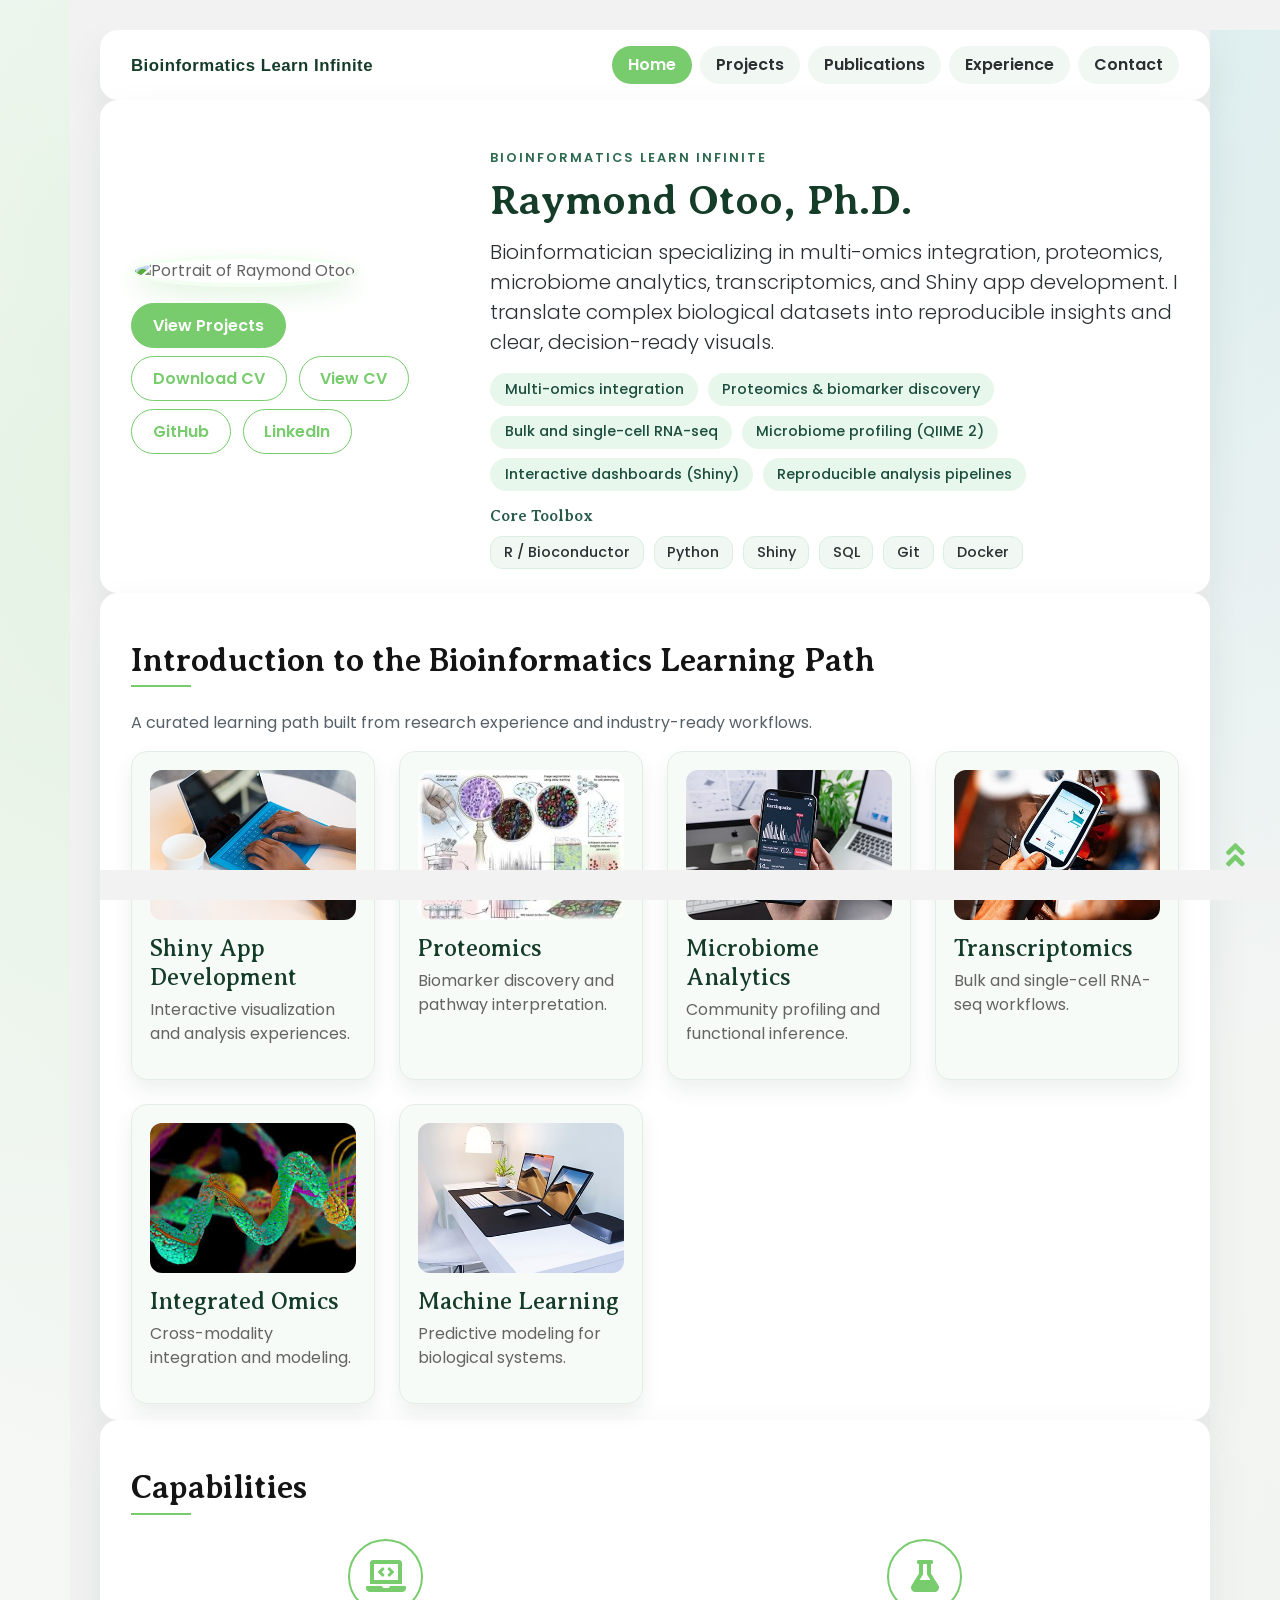
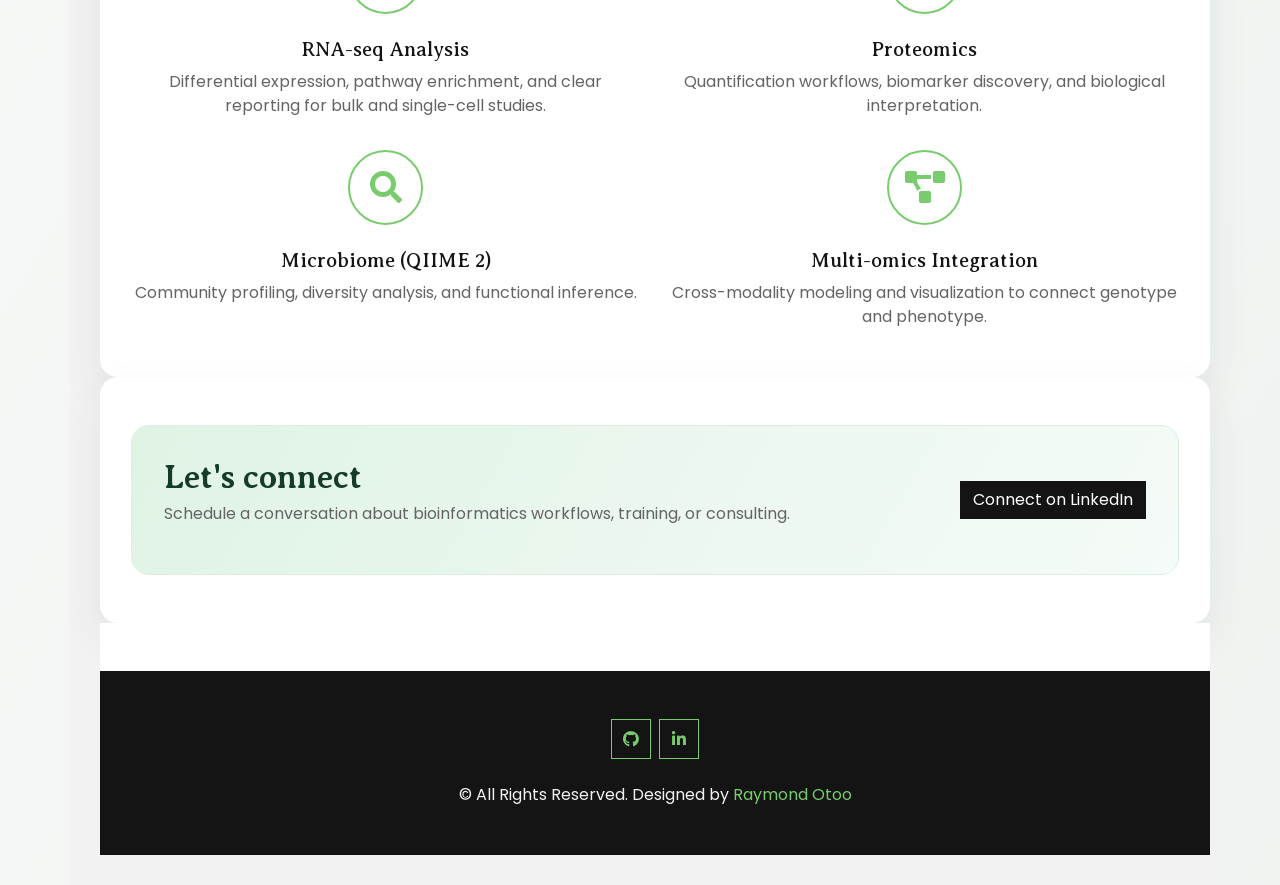
==== commit 0099c39e: "updated site" ====
--- a/index.html
+++ b/index.html
@@ -31,400 +31,369 @@
     <body id="top">
         <div class="wrapper">
             <div class="content">
-                <!-- About / Hero Start -->
-                <div class="container bg-white pt-5 pb-4" id="about">
+                <!-- Top Nav / Tabs Start -->
+                <div class="container bg-white py-3">
                     <div class="row px-3 align-items-center">
-                        <div class="col-lg-4 text-center text-lg-left mb-4 mb-lg-0">
-                            <img class="profile-img mb-3" src="img/author.jpg" alt="Portrait of Raymond Otoo">
-                            <div class="hero-actions">
-                                <a class="btn btn-primary mr-2 mb-2" href="#projects">View Projects</a>
-                                <a class="btn btn-outline-primary mr-2 mb-2" href="https://drive.google.com/file/d/1CtAeBJ07pLzHOgTswO7elcPQ72SHnBM2/view" target="_blank" rel="noopener">Download CV</a>
-                                <a class="btn btn-outline-primary mr-2 mb-2" href="cv.html">View CV</a>
-                                <a class="btn btn-outline-primary mr-2 mb-2" href="https://github.com/raymondotoo" target="_blank" rel="noopener">GitHub</a>
-                                <a class="btn btn-outline-primary mb-2" href="https://www.linkedin.com/in/raymondotoo" target="_blank" rel="noopener">LinkedIn</a>
-                            </div>
+                        <div class="col-lg-4">
+                            <a class="brand-mark" href="#top">Bioinformatics Learn Infinite</a>
                         </div>
                         <div class="col-lg-8">
-                            <p class="kicker">Bioinformatics | Multi-omics | Visualization</p>
-                            <h1 class="hero-title">Raymond Otoo, Ph.D.</h1>
-                            <p class="lead hero-lead">
-                                Bioinformatician specializing in multi-omics integration, proteomics, microbiome analytics, transcriptomics,
-                                and Shiny app development. I translate complex biological datasets into reproducible insights and clear,
-                                decision-ready visuals.
-                            </p>
-                            <div class="focus-list mb-3">
-                                <span class="pill">Multi-omics integration</span>
-                                <span class="pill">Proteomics & biomarker discovery</span>
-                                <span class="pill">Bulk and single-cell RNA-seq</span>
-                                <span class="pill">Microbiome profiling (QIIME 2)</span>
-                                <span class="pill">Interactive dashboards (Shiny)</span>
-                                <span class="pill">Reproducible analysis pipelines</span>
-                            </div>
-                            <div class="toolbox">
-                                <h3 class="section-subtitle">Core Toolbox</h3>
-                                <div class="tool-grid">
-                                    <span class="tool-chip">R / Bioconductor</span>
-                                    <span class="tool-chip">Python</span>
-                                    <span class="tool-chip">Shiny</span>
-                                    <span class="tool-chip">SQL</span>
-                                    <span class="tool-chip">Git</span>
-                                    <span class="tool-chip">Docker</span>
-                                </div>
-                            </div>
+                            <ul class="nav nav-pills site-tabs justify-content-lg-end" role="tablist">
+                                <li class="nav-item">
+                                    <a class="nav-link active" data-toggle="tab" href="#tab-home" role="tab" aria-controls="tab-home" aria-selected="true">Home</a>
+                                </li>
+                                <li class="nav-item">
+                                    <a class="nav-link" data-toggle="tab" href="#tab-projects" role="tab" aria-controls="tab-projects" aria-selected="false">Projects</a>
+                                </li>
+                                <li class="nav-item">
+                                    <a class="nav-link" data-toggle="tab" href="#tab-publications" role="tab" aria-controls="tab-publications" aria-selected="false">Publications</a>
+                                </li>
+                                <li class="nav-item">
+                                    <a class="nav-link" data-toggle="tab" href="#tab-experience" role="tab" aria-controls="tab-experience" aria-selected="false">Experience</a>
+                                </li>
+                                <li class="nav-item">
+                                    <a class="nav-link" data-toggle="tab" href="#tab-contact" role="tab" aria-controls="tab-contact" aria-selected="false">Contact</a>
+                                </li>
+                            </ul>
                         </div>
                     </div>
                 </div>
-                <!-- About / Hero End -->
-
-                <!-- Portfolio Start -->
-                <div class="container bg-white pt-5 pb-3" id="portfolio">
-                    <div class="row px-3">
-                        <div class="col-12">
-                            <h2 class="title position-relative pb-2 mb-4">Research Focus & Portfolio</h2>
-                            <p class="section-note">Selected areas with representative visuals and project entry points.</p>
-                        </div>
-                        <div class="col-12">
-                            <div class="portfolio-learning-paths">
-                                <div class="learning-path-card">
-                                    <h4>Shiny App Development</h4>
-                                    <p>Interactive web applications for bioinformatics visualization and analysis.</p>
-                                    <div class="horizontal-scroll">
-                                        <a href="portfolio_shiny.html" target="_blank" rel="noopener">
-                                            <img src="img/portfolio-1.jpg" alt="Shiny App Example" class="portfolio-img">
-                                        </a>
-                                        <a href="portfolio_shiny.html" target="_blank" rel="noopener">
-                                            <img src="img/portfolio-2.jpg" alt="Shiny App Example 2" class="portfolio-img">
-                                        </a>
-                                        <a href="portfolio_shiny.html" target="_blank" rel="noopener">
-                                            <img src="img/portfolio-3.jpg" alt="Shiny App Example 3" class="portfolio-img">
-                                        </a>
-                                    </div>
-                                </div>
-                                <div class="learning-path-card">
-                                    <h4>Proteomics</h4>
-                                    <p>Protein quantification, biomarker discovery, and pathway analysis.</p>
-                                    <div class="horizontal-scroll">
-                                        <a href="portfolio_proteomics.html" target="_blank" rel="noopener">
-                                            <img src="img/prot_image_1.jpeg" alt="Proteomics Plot 1" class="portfolio-img">
-                                        </a>
-                                        <a href="portfolio_proteomics.html" target="_blank" rel="noopener">
-                                            <img src="img/prot_image2.jpeg" alt="Proteomics Plot 2" class="portfolio-img">
-                                        </a>
-                                        <a href="portfolio_proteomics.html" target="_blank" rel="noopener">
-                                            <img src="img/portfolio-4.jpg" alt="Proteomics Plot 3" class="portfolio-img">
-                                        </a>
-                                    </div>
-                                </div>
-                                <div class="learning-path-card">
-                                    <h4>Microbiomics</h4>
-                                    <p>Microbial community profiling and functional analysis with QIIME 2.</p>
-                                    <div class="horizontal-scroll">
-                                        <a href="portfolio_microbiomics.html" target="_blank" rel="noopener">
-                                            <img src="img/portfolio-1.jpg" alt="Microbiome Plot 1" class="portfolio-img">
-                                        </a>
-                                        <a href="portfolio_microbiomics.html" target="_blank" rel="noopener">
-                                            <img src="img/portfolio-2.jpg" alt="Microbiome Plot 2" class="portfolio-img">
-                                        </a>
-                                        <a href="portfolio_microbiomics.html" target="_blank" rel="noopener">
-                                            <img src="img/portfolio-3.jpg" alt="Microbiome Plot 3" class="portfolio-img">
-                                        </a>
-                                    </div>
-                                </div>
-                                <div class="learning-path-card">
-                                    <h4>Transcriptomics</h4>
-                                    <p>Bulk and single-cell RNA-seq analysis for gene expression studies.</p>
-                                    <div class="horizontal-scroll">
-                                        <a href="portfolio_transcriptomics.html" target="_blank" rel="noopener">
-                                            <img src="img/portfolio-4.jpg" alt="Transcriptomics Plot 1" class="portfolio-img">
-                                        </a>
-                                        <a href="portfolio_transcriptomics.html" target="_blank" rel="noopener">
-                                            <img src="img/portfolio-1.jpg" alt="Transcriptomics Plot 2" class="portfolio-img">
-                                        </a>
-                                        <a href="portfolio_transcriptomics.html" target="_blank" rel="noopener">
-                                            <img src="img/portfolio-2.jpg" alt="Transcriptomics Plot 3" class="portfolio-img">
-                                        </a>
-                                    </div>
-                                </div>
-                                <div class="learning-path-card">
-                                    <h4>Multiomics Integration</h4>
-                                    <p>Integrated analysis of proteomics, transcriptomics, and microbiomics data.</p>
-                                    <div class="horizontal-scroll">
-                                        <a href="portfolio_multiomics.html" target="_blank" rel="noopener">
-                                            <img src="img/portfolio-3.jpg" alt="Multiomics Plot 1" class="portfolio-img">
-                                        </a>
-                                        <a href="portfolio_multiomics.html" target="_blank" rel="noopener">
-                                            <img src="img/prot_image_1.jpeg" alt="Multiomics Plot 2" class="portfolio-img">
-                                        </a>
-                                        <a href="portfolio_multiomics.html" target="_blank" rel="noopener">
-                                            <img src="img/prot_image2.jpeg" alt="Multiomics Plot 3" class="portfolio-img">
-                                        </a>
-                                    </div>
-                                </div>
-                            </div>
-                        </div>
-                    </div>
+                <!-- Top Nav / Tabs End -->
+
+                <div class="tab-content">
+                    <!-- Home Tab Start -->
+                    <div class="tab-pane fade show active" id="tab-home" role="tabpanel">
+                        <div class="container bg-white pt-5 pb-4" id="about">
+                            <div class="row px-3 align-items-center">
+                                <div class="col-lg-4 text-center text-lg-left mb-4 mb-lg-0">
+                                    <img class="profile-img mb-3" src="img/author.jpg" alt="Portrait of Raymond Otoo">
+                                    <div class="hero-actions">
+                                        <a class="btn btn-primary mr-2 mb-2" href="#tab-projects" data-toggle="tab">View Projects</a>
+                                        <a class="btn btn-outline-primary mr-2 mb-2" href="https://drive.google.com/file/d/1CtAeBJ07pLzHOgTswO7elcPQ72SHnBM2/view" target="_blank" rel="noopener">Download CV</a>
+                                        <a class="btn btn-outline-primary mr-2 mb-2" href="cv.html">View CV</a>
+                                        <a class="btn btn-outline-primary mr-2 mb-2" href="https://github.com/raymondotoo" target="_blank" rel="noopener">GitHub</a>
+                                        <a class="btn btn-outline-primary mb-2" href="https://www.linkedin.com/in/raymondotoo" target="_blank" rel="noopener">LinkedIn</a>
+                                    </div>
+                                </div>
+                                <div class="col-lg-8">
+                                    <p class="kicker">Bioinformatics Learn Infinite</p>
+                                    <h1 class="hero-title">Raymond Otoo, Ph.D.</h1>
+                                    <p class="lead hero-lead">
+                                        Bioinformatician specializing in multi-omics integration, proteomics, microbiome analytics, transcriptomics,
+                                        and Shiny app development. I translate complex biological datasets into reproducible insights and clear,
+                                        decision-ready visuals.
+                                    </p>
+                                    <div class="focus-list mb-3">
+                                        <span class="pill">Multi-omics integration</span>
+                                        <span class="pill">Proteomics & biomarker discovery</span>
+                                        <span class="pill">Bulk and single-cell RNA-seq</span>
+                                        <span class="pill">Microbiome profiling (QIIME 2)</span>
+                                        <span class="pill">Interactive dashboards (Shiny)</span>
+                                        <span class="pill">Reproducible analysis pipelines</span>
+                                    </div>
+                                    <div class="toolbox">
+                                        <h3 class="section-subtitle">Core Toolbox</h3>
+                                        <div class="tool-grid">
+                                            <span class="tool-chip">R / Bioconductor</span>
+                                            <span class="tool-chip">Python</span>
+                                            <span class="tool-chip">Shiny</span>
+                                            <span class="tool-chip">SQL</span>
+                                            <span class="tool-chip">Git</span>
+                                            <span class="tool-chip">Docker</span>
+                                        </div>
+                                    </div>
+                                </div>
+                            </div>
+                        </div>
+
+                        <div class="container bg-white pt-5 pb-3" id="portfolio">
+                            <div class="row px-3">
+                                <div class="col-12">
+                                    <h2 class="title position-relative pb-2 mb-4">Introduction to the Bioinformatics Learning Path</h2>
+                                    <p class="section-note">A curated learning path built from research experience and industry-ready workflows.</p>
+                                </div>
+                                <div class="col-12">
+                                    <div class="learning-grid">
+                                        <a class="learning-card" href="portfolio_shiny.html" target="_blank" rel="noopener">
+                                            <img src="img/portfolio-1.jpg" alt="Shiny App Development">
+                                            <div>
+                                                <h4>Shiny App Development</h4>
+                                                <p>Interactive visualization and analysis experiences.</p>
+                                            </div>
+                                        </a>
+                                        <a class="learning-card" href="portfolio_proteomics.html" target="_blank" rel="noopener">
+                                            <img src="img/prot_image_1.jpeg" alt="Proteomics">
+                                            <div>
+                                                <h4>Proteomics</h4>
+                                                <p>Biomarker discovery and pathway interpretation.</p>
+                                            </div>
+                                        </a>
+                                        <a class="learning-card" href="portfolio_microbiomics.html" target="_blank" rel="noopener">
+                                            <img src="img/portfolio-2.jpg" alt="Microbiome Analytics">
+                                            <div>
+                                                <h4>Microbiome Analytics</h4>
+                                                <p>Community profiling and functional inference.</p>
+                                            </div>
+                                        </a>
+                                        <a class="learning-card" href="portfolio_transcriptomics.html" target="_blank" rel="noopener">
+                                            <img src="img/portfolio-4.jpg" alt="Transcriptomics">
+                                            <div>
+                                                <h4>Transcriptomics</h4>
+                                                <p>Bulk and single-cell RNA-seq workflows.</p>
+                                            </div>
+                                        </a>
+                                        <a class="learning-card" href="portfolio_multiomics.html" target="_blank" rel="noopener">
+                                            <img src="img/prot_image2.jpeg" alt="Integrated Omics">
+                                            <div>
+                                                <h4>Integrated Omics</h4>
+                                                <p>Cross-modality integration and modeling.</p>
+                                            </div>
+                                        </a>
+                                        <a class="learning-card" href="#tab-projects" data-toggle="tab">
+                                            <img src="img/portfolio-3.jpg" alt="Machine Learning">
+                                            <div>
+                                                <h4>Machine Learning</h4>
+                                                <p>Predictive modeling for biological systems.</p>
+                                            </div>
+                                        </a>
+                                    </div>
+                                </div>
+                            </div>
+                        </div>
+
+                        <div class="container bg-white pt-5 pb-3" id="capabilities">
+                            <div class="row px-3">
+                                <div class="col-12">
+                                    <h2 class="title position-relative pb-2 mb-4">Capabilities</h2>
+                                </div>
+                                <div class="col-md-6 service-item text-center mb-3">
+                                    <i class="fa fa-2x fa-laptop-code mx-auto mb-4"></i>
+                                    <h5 class="mb-2">RNA-seq Analysis</h5>
+                                    <p>Differential expression, pathway enrichment, and clear reporting for bulk and single-cell studies.</p>
+                                </div>
+                                <div class="col-md-6 service-item text-center mb-3">
+                                    <i class="fa fa-2x fa-flask mx-auto mb-4"></i>
+                                    <h5 class="mb-2">Proteomics</h5>
+                                    <p>Quantification workflows, biomarker discovery, and biological interpretation.</p>
+                                </div>
+                                <div class="col-md-6 service-item text-center mb-3">
+                                    <i class="fa fa-2x fa-search mx-auto mb-4"></i>
+                                    <h5 class="mb-2">Microbiome (QIIME 2)</h5>
+                                    <p>Community profiling, diversity analysis, and functional inference.</p>
+                                </div>
+                                <div class="col-md-6 service-item text-center mb-3">
+                                    <i class="fa fa-2x fa-project-diagram mx-auto mb-4"></i>
+                                    <h5 class="mb-2">Multi-omics Integration</h5>
+                                    <p>Cross-modality modeling and visualization to connect genotype and phenotype.</p>
+                                </div>
+                            </div>
+                        </div>
+
+                        <div class="container bg-white py-5">
+                            <div class="row px-3">
+                                <div class="col-12">
+                                    <div class="cta-panel">
+                                        <div>
+                                            <h2>Let's connect</h2>
+                                            <p>Schedule a conversation about bioinformatics workflows, training, or consulting.</p>
+                                        </div>
+                                        <a class="btn btn-dark" href="https://www.linkedin.com/in/raymondotoo" target="_blank" rel="noopener">Connect on LinkedIn</a>
+                                    </div>
+                                </div>
+                            </div>
+                        </div>
+                    </div>
+                    <!-- Home Tab End -->
+
+                    <!-- Projects Tab Start -->
+                    <div class="tab-pane fade" id="tab-projects" role="tabpanel">
+                        <div class="container bg-white py-5" id="projects">
+                            <div class="row px-3">
+                                <div class="col-12">
+                                    <h2 class="title position-relative pb-2 mb-4">Selected Projects</h2>
+                                </div>
+                            </div>
+                            <div class="row px-3">
+                                <div class="col-md-6 mb-4">
+                                    <div class="card project-card h-100">
+                                        <div class="card-body">
+                                            <h5 class="card-title">Multi-Omics Analyses</h5>
+                                            <p class="card-text">Proteomics, DNA methylation, bulk RNA-seq, and single-cell RNA-seq workflows.</p>
+                                            <a class="project-link" href="https://github.com/raymondotoo/MultiOmics" target="_blank" rel="noopener">
+                                                github.com/raymondotoo/MultiOmics
+                                            </a>
+                                        </div>
+                                        <div class="card-footer project-meta">2022</div>
+                                    </div>
+                                </div>
+                                <div class="col-md-6 mb-4">
+                                    <div class="card project-card h-100">
+                                        <div class="card-body">
+                                            <h5 class="card-title">CORD-19 NLP Project</h5>
+                                            <p class="card-text">Natural language processing pipeline for large-scale literature mining.</p>
+                                            <a class="project-link" href="https://github.com/raymondotoo/CORD-19-NLP-project" target="_blank" rel="noopener">
+                                                github.com/raymondotoo/CORD-19-NLP-project
+                                            </a>
+                                        </div>
+                                        <div class="card-footer project-meta">2022</div>
+                                    </div>
+                                </div>
+                                <div class="col-md-6 mb-4">
+                                    <div class="card project-card h-100">
+                                        <div class="card-body">
+                                            <h5 class="card-title">MLOps Microservices</h5>
+                                            <p class="card-text">Operationalized a microservices Flask application with automation best practices.</p>
+                                            <a class="project-link" href="https://github.com/raymondotoo/MLOps-Project" target="_blank" rel="noopener">
+                                                github.com/raymondotoo/MLOps-Project
+                                            </a>
+                                        </div>
+                                        <div class="card-footer project-meta">2022</div>
+                                    </div>
+                                </div>
+                                <div class="col-md-6 mb-4">
+                                    <div class="card project-card h-100">
+                                        <div class="card-body">
+                                            <h5 class="card-title">CI/CD Autodeploy</h5>
+                                            <p class="card-text">Full CI/CD pipeline using CircleCI, Ansible, and AWS CloudFormation.</p>
+                                            <a class="project-link" href="https://github.com/raymondotoo/Autodeploy" target="_blank" rel="noopener">
+                                                github.com/raymondotoo/Autodeploy
+                                            </a>
+                                        </div>
+                                        <div class="card-footer project-meta">2022</div>
+                                    </div>
+                                </div>
+                            </div>
+                        </div>
+                    </div>
+                    <!-- Projects Tab End -->
+
+                    <!-- Publications Tab Start -->
+                    <div class="tab-pane fade" id="tab-publications" role="tabpanel">
+                        <div class="container bg-white py-5" id="publications">
+                            <div class="row px-3">
+                                <div class="col-12">
+                                    <h2 class="title position-relative pb-2 mb-4">Publications & Preprints</h2>
+                                    <p class="section-note">Selected peer-reviewed work with DOI links.</p>
+                                </div>
+                                <div class="col-12">
+                                    <div class="publication-list">
+                                        <div class="publication-item">
+                                            <h5 class="mb-1">Sulforaphane's Multifaceted Potential: From Neuroprotection to Anticancer Action</h5>
+                                            <p class="mb-2">Otoo, R.A.; Allen, A.R. | Molecules | 2023</p>
+                                            <a class="publication-link" href="https://doi.org/10.3390/molecules28196902" target="_blank" rel="noopener" aria-label="Publication DOI link">doi.org/10.3390/molecules28196902</a>
+                                        </div>
+                                    </div>
+                                </div>
+                            </div>
+                        </div>
+                    </div>
+                    <!-- Publications Tab End -->
+
+                    <!-- Experience Tab Start -->
+                    <div class="tab-pane fade" id="tab-experience" role="tabpanel">
+                        <div class="container bg-white py-5" id="experience">
+                            <div class="row px-3">
+                                <div class="col-12">
+                                    <h2 class="title position-relative pb-2 mb-4">Experience</h2>
+                                </div>
+                                <div class="col-12">
+                                    <div class="border-left border-primary pt-2 pl-4 ml-2">
+                                        <div class="position-relative mb-4">
+                                            <i class="fa fa-arrow-right text-primary position-absolute" style="top: 3px; left: -24px;"></i>
+                                            <h5 class="mb-1">Doctoral Researcher (Bioinformatics)</h5>
+                                            <p class="mb-2">UAMS | <small>June 2022 - July 2025</small></p>
+                                            <p align="justify">Analyze behavioral data using statistical methods and software tools, and present results at lab meetings and scientific conferences.</p>
+                                        </div>
+                                        <div class="position-relative mb-4">
+                                            <i class="fa fa-arrow-right text-primary position-absolute" style="top: 3px; left: -24px;"></i>
+                                            <h5 class="mb-1">Bioinformatics Research Fellow</h5>
+                                            <p class="mb-2">CDER | FDA | <small>June 2022 - August 2022</small></p>
+                                            <p align="justify">Used natural language processing to analyze FDA publication data and built SQL queries to deliver analytical reports.</p>
+                                        </div>
+                                        <div class="position-relative mb-4">
+                                            <i class="fa fa-arrow-right text-primary position-absolute" style="top: 3px; left: -24px;"></i>
+                                            <h5 class="mb-1">Bioinformatics Intern</h5>
+                                            <p class="mb-2">SomaLogic Inc. | <small>June 2022 - August 2022</small></p>
+                                            <p align="justify">Built biomarker discovery models for Parkinson's disease using PPMI and SomaScan data and clustered GO biological processes.</p>
+                                        </div>
+                                        <div class="position-relative mb-4">
+                                            <i class="fa fa-arrow-right text-primary position-absolute" style="top: 3px; left: -24px;"></i>
+                                            <h5 class="mb-1">Bioinformatics Student Researcher</h5>
+                                            <p class="mb-2">UAMS | ACH | <small>June 2019 - May 2020</small></p>
+                                            <p align="justify">Analyzed SNP variants from hydrocephalus patient data and prepared a publication-ready manuscript.</p>
+                                        </div>
+                                    </div>
+                                </div>
+                            </div>
+                        </div>
+
+                        <div class="container bg-white py-5" id="conferences">
+                            <div class="row px-3">
+                                <div class="col-12">
+                                    <h2 class="title position-relative pb-2 mb-4">Workshops & Conferences</h2>
+                                </div>
+                                <div class="col-12">
+                                    <div class="border-left border-primary pt-2 pl-4 ml-2">
+                                        <div class="position-relative mb-4">
+                                            <i class="fa fa-arrow-right text-primary position-absolute" style="top: 3px; left: -24px;"></i>
+                                            <h5 class="mb-1">Arkansas Bioinformatics Consortium (AR-BIC)</h5>
+                                            <p class="mb-2">North Little Rock, AR | <small>March 13-14, 2023</small></p>
+                                            <p align="justify">Conference theme: Bioinformatics, Big Data, AI, and Public Health: An Integrated World.</p>
+                                        </div>
+                                        <div class="position-relative mb-4">
+                                            <i class="fa fa-arrow-right text-primary position-absolute" style="top: 3px; left: -24px;"></i>
+                                            <h5 class="mb-1">MCBIOS Annual Meeting</h5>
+                                            <p class="mb-2">Irving, Texas | <small>March 15-17, 2023</small></p>
+                                            <p align="justify">Conference theme: Big Data and Artificial Intelligence for Genomics and Therapeutics.</p>
+                                        </div>
+                                        <div class="position-relative mb-4">
+                                            <i class="fa fa-arrow-right text-primary position-absolute" style="top: 3px; left: -24px;"></i>
+                                            <h5 class="mb-1">Intel DevCloud Student Workshop</h5>
+                                            <p class="mb-2">Intel | <small>April 6, 2022</small></p>
+                                            <p align="justify">Practiced implementing OpenVINO toolkit workflows.</p>
+                                        </div>
+                                    </div>
+                                </div>
+                            </div>
+                        </div>
+                    </div>
+                    <!-- Experience Tab End -->
+
+                    <!-- Contact Tab Start -->
+                    <div class="tab-pane fade" id="tab-contact" role="tabpanel">
+                        <div class="container bg-white py-5" id="contact">
+                            <div class="row px-3">
+                                <div class="col-12">
+                                    <h2 class="title position-relative pb-2 mb-4">Contact</h2>
+                                    <p class="section-note">For collaborations, speaking, or consulting, reach out via LinkedIn or use the form below.</p>
+                                    <p>
+                                        <a class="link-inline" href="https://www.linkedin.com/in/raymondotoo" target="_blank" rel="noopener">LinkedIn profile</a>
+                                    </p>
+                                </div>
+                                <div class="col-12">
+                                    <form id="contactForm" action="https://formspree.io/f/xyknpnqk" method="post">
+                                        <input type="text" class="hp-field" id="company" name="company" tabindex="-1" autocomplete="off" aria-hidden="true">
+                                        <div class="form-group">
+                                            <input type="text" class="form-control" id="name" name="name" placeholder="Your Name" aria-label="Your name" required>
+                                        </div>
+                                        <div class="form-group">
+                                            <input type="email" class="form-control" id="email" name="email" placeholder="Your Email" aria-label="Your email address" required>
+                                        </div>
+                                        <div class="form-group">
+                                            <input type="text" class="form-control" id="subject" name="subject" placeholder="Subject" aria-label="Subject" required>
+                                        </div>
+                                        <div class="form-group">
+                                            <textarea class="form-control" id="message" name="message" rows="5" placeholder="Message" aria-label="Message" required></textarea>
+                                        </div>
+                                        <button type="submit" class="btn btn-primary" id="sendMessageButton">Send Message</button>
+                                        <div id="success" class="mt-3" role="status" aria-live="polite"></div>
+                                    </form>
+                                </div>
+                            </div>
+                        </div>
+                    </div>
+                    <!-- Contact Tab End -->
                 </div>
-                <!-- Portfolio End -->
-
-                <!-- Projects Start -->
-                <div class="container bg-white py-5" id="projects">
-                    <div class="row px-3">
-                        <div class="col-12">
-                            <h2 class="title position-relative pb-2 mb-4">Selected Projects</h2>
-                        </div>
-                    </div>
-                    <div class="row px-3">
-                        <div class="col-md-6 mb-4">
-                            <div class="card project-card h-100">
-                                <div class="card-body">
-                                    <h5 class="card-title">Multi-Omics Analyses</h5>
-                                    <p class="card-text">Proteomics, DNA methylation, bulk RNA-seq, and single-cell RNA-seq workflows.</p>
-                                    <a class="project-link" href="https://github.com/raymondotoo/MultiOmics" target="_blank" rel="noopener">
-                                        github.com/raymondotoo/MultiOmics
-                                    </a>
-                                </div>
-                                <div class="card-footer project-meta">2022</div>
-                            </div>
-                        </div>
-                        <div class="col-md-6 mb-4">
-                            <div class="card project-card h-100">
-                                <div class="card-body">
-                                    <h5 class="card-title">CORD-19 NLP Project</h5>
-                                    <p class="card-text">Natural language processing pipeline for large-scale literature mining.</p>
-                                    <a class="project-link" href="https://github.com/raymondotoo/CORD-19-NLP-project" target="_blank" rel="noopener">
-                                        github.com/raymondotoo/CORD-19-NLP-project
-                                    </a>
-                                </div>
-                                <div class="card-footer project-meta">2022</div>
-                            </div>
-                        </div>
-                        <div class="col-md-6 mb-4">
-                            <div class="card project-card h-100">
-                                <div class="card-body">
-                                    <h5 class="card-title">MLOps Microservices</h5>
-                                    <p class="card-text">Operationalized a microservices Flask application with automation best practices.</p>
-                                    <a class="project-link" href="https://github.com/raymondotoo/MLOps-Project" target="_blank" rel="noopener">
-                                        github.com/raymondotoo/MLOps-Project
-                                    </a>
-                                </div>
-                                <div class="card-footer project-meta">2022</div>
-                            </div>
-                        </div>
-                        <div class="col-md-6 mb-4">
-                            <div class="card project-card h-100">
-                                <div class="card-body">
-                                    <h5 class="card-title">CI/CD Autodeploy</h5>
-                                    <p class="card-text">Full CI/CD pipeline using CircleCI, Ansible, and AWS CloudFormation.</p>
-                                    <a class="project-link" href="https://github.com/raymondotoo/Autodeploy" target="_blank" rel="noopener">
-                                        github.com/raymondotoo/Autodeploy
-                                    </a>
-                                </div>
-                                <div class="card-footer project-meta">2022</div>
-                            </div>
-                        </div>
-                    </div>
-                </div>
-                <!-- Projects End -->
-
-                <!-- Publications Start -->
-                <div class="container bg-white py-5" id="publications">
-                    <div class="row px-3">
-                        <div class="col-12">
-                            <h2 class="title position-relative pb-2 mb-4">Publications & Preprints</h2>
-                            <p class="section-note">Selected peer-reviewed work with DOI links.</p>
-                        </div>
-                        <div class="col-12">
-                            <div class="publication-list">
-                                <div class="publication-item">
-                                    <h5 class="mb-1">Sulforaphane's Multifaceted Potential: From Neuroprotection to Anticancer Action</h5>
-                                    <p class="mb-2">Otoo, R.A.; Allen, A.R. | Molecules | 2023</p>
-                                    <a class="publication-link" href="https://doi.org/10.3390/molecules28196902" target="_blank" rel="noopener" aria-label="Publication DOI link">doi.org/10.3390/molecules28196902</a>
-                                </div>
-                            </div>
-                        </div>
-                    </div>
-                </div>
-                <!-- Publications End -->
-
-                <!-- Capabilities Start -->
-                <div class="container bg-white pt-5 pb-3" id="capabilities">
-                    <div class="row px-3">
-                        <div class="col-12">
-                            <h2 class="title position-relative pb-2 mb-4">Capabilities</h2>
-                        </div>
-                        <div class="col-md-6 service-item text-center mb-3">
-                            <i class="fa fa-2x fa-laptop-code mx-auto mb-4"></i>
-                            <h5 class="mb-2">RNA-seq Analysis</h5>
-                            <p>Differential expression, pathway enrichment, and clear reporting for bulk and single-cell studies.</p>
-                        </div>
-                        <div class="col-md-6 service-item text-center mb-3">
-                            <i class="fa fa-2x fa-flask mx-auto mb-4"></i>
-                            <h5 class="mb-2">Proteomics</h5>
-                            <p>Quantification workflows, biomarker discovery, and biological interpretation.</p>
-                        </div>
-                        <div class="col-md-6 service-item text-center mb-3">
-                            <i class="fa fa-2x fa-search mx-auto mb-4"></i>
-                            <h5 class="mb-2">Microbiome (QIIME 2)</h5>
-                            <p>Community profiling, diversity analysis, and functional inference.</p>
-                        </div>
-                        <div class="col-md-6 service-item text-center mb-3">
-                            <i class="fa fa-2x fa-project-diagram mx-auto mb-4"></i>
-                            <h5 class="mb-2">Multi-omics Integration</h5>
-                            <p>Cross-modality modeling and visualization to connect genotype and phenotype.</p>
-                        </div>
-                    </div>
-                </div>
-                <!-- Capabilities End -->
-
-                <!-- Experience Start -->
-                <div class="container bg-white py-5" id="experience">
-                    <div class="row px-3">
-                        <div class="col-12">
-                            <h2 class="title position-relative pb-2 mb-4">Experience</h2>
-                        </div>
-                        <div class="col-12">
-                            <div class="border-left border-primary pt-2 pl-4 ml-2">
-                                <div class="position-relative mb-4">
-                                    <i class="fa fa-arrow-right text-primary position-absolute" style="top: 3px; left: -24px;"></i>
-                                    <h5 class="mb-1">Doctoral Researcher (Bioinformatics)</h5>
-                                    <p class="mb-2">UAMS | <small>June 2022 - July 2025</small></p>
-                                    <p align="justify">Analyze behavioral data using statistical methods and software tools, and present results at lab meetings and scientific conferences.</p>
-                                </div>
-                                <div class="position-relative mb-4">
-                                    <i class="fa fa-arrow-right text-primary position-absolute" style="top: 3px; left: -24px;"></i>
-                                    <h5 class="mb-1">Bioinformatics Research Fellow</h5>
-                                    <p class="mb-2">CDER | FDA | <small>June 2022 - August 2022</small></p>
-                                    <p align="justify">Used natural language processing to analyze FDA publication data and built SQL queries to deliver analytical reports.</p>
-                                </div>
-                                <div class="position-relative mb-4">
-                                    <i class="fa fa-arrow-right text-primary position-absolute" style="top: 3px; left: -24px;"></i>
-                                    <h5 class="mb-1">Bioinformatics Intern</h5>
-                                    <p class="mb-2">SomaLogic Inc. | <small>June 2022 - August 2022</small></p>
-                                    <p align="justify">Built biomarker discovery models for Parkinson's disease using PPMI and SomaScan data and clustered GO biological processes.</p>
-                                </div>
-                                <div class="position-relative mb-4">
-                                    <i class="fa fa-arrow-right text-primary position-absolute" style="top: 3px; left: -24px;"></i>
-                                    <h5 class="mb-1">Bioinformatics Student Researcher</h5>
-                                    <p class="mb-2">UAMS | ACH | <small>June 2019 - May 2020</small></p>
-                                    <p align="justify">Analyzed SNP variants from hydrocephalus patient data and prepared a publication-ready manuscript.</p>
-                                </div>
-                            </div>
-                        </div>
-                    </div>
-                </div>
-                <!-- Experience End -->
-
-                <!-- Workshops Start -->
-                <div class="container bg-white py-5" id="conferences">
-                    <div class="row px-3">
-                        <div class="col-12">
-                            <h2 class="title position-relative pb-2 mb-4">Workshops & Conferences</h2>
-                        </div>
-                        <div class="col-12">
-                            <div class="border-left border-primary pt-2 pl-4 ml-2">
-                                <div class="position-relative mb-4">
-                                    <i class="fa fa-arrow-right text-primary position-absolute" style="top: 3px; left: -24px;"></i>
-                                    <h5 class="mb-1">Arkansas Bioinformatics Consortium (AR-BIC)</h5>
-                                    <p class="mb-2">North Little Rock, AR | <small>March 13-14, 2023</small></p>
-                                    <p align="justify">Conference theme: Bioinformatics, Big Data, AI, and Public Health: An Integrated World.</p>
-                                </div>
-                                <div class="position-relative mb-4">
-                                    <i class="fa fa-arrow-right text-primary position-absolute" style="top: 3px; left: -24px;"></i>
-                                    <h5 class="mb-1">MCBIOS Annual Meeting</h5>
-                                    <p class="mb-2">Irving, Texas | <small>March 15-17, 2023</small></p>
-                                    <p align="justify">Conference theme: Big Data and Artificial Intelligence for Genomics and Therapeutics.</p>
-                                </div>
-                                <div class="position-relative mb-4">
-                                    <i class="fa fa-arrow-right text-primary position-absolute" style="top: 3px; left: -24px;"></i>
-                                    <h5 class="mb-1">Intel DevCloud Student Workshop</h5>
-                                    <p class="mb-2">Intel | <small>April 6, 2022</small></p>
-                                    <p align="justify">Practiced implementing OpenVINO toolkit workflows.</p>
-                                </div>
-                            </div>
-                        </div>
-                    </div>
-                </div>
-                <!-- Workshops End -->
-
-                <!-- Contact Start -->
-                <div class="container bg-white py-5" id="contact">
-                    <div class="row px-3">
-                        <div class="col-12">
-                            <h2 class="title position-relative pb-2 mb-4">Contact</h2>
-                            <p class="section-note">For collaborations, speaking, or consulting, reach out via LinkedIn or use the form below.</p>
-                            <p>
-                                <a class="link-inline" href="https://www.linkedin.com/in/raymondotoo" target="_blank" rel="noopener">LinkedIn profile</a>
-                            </p>
-                        </div>
-                        <div class="col-12">
-                            <form id="contactForm" action="https://formspree.io/f/xyknpnqk" method="post">
-                                <input type="text" class="hp-field" id="company" name="company" tabindex="-1" autocomplete="off" aria-hidden="true">
-                                <div class="form-group">
-                                    <input type="text" class="form-control" id="name" name="name" placeholder="Your Name" aria-label="Your name" required>
-                                </div>
-                                <div class="form-group">
-                                    <input type="email" class="form-control" id="email" name="email" placeholder="Your Email" aria-label="Your email address" required>
-                                </div>
-                                <div class="form-group">
-                                    <input type="text" class="form-control" id="subject" name="subject" placeholder="Subject" aria-label="Subject" required>
-                                </div>
-                                <div class="form-group">
-                                    <textarea class="form-control" id="message" name="message" rows="5" placeholder="Message" aria-label="Message" required></textarea>
-                                </div>
-                                <button type="submit" class="btn btn-primary" id="sendMessageButton">Send Message</button>
-                                <div id="success" class="mt-3" role="status" aria-live="polite"></div>
-                            </form>
-                        </div>
-                    </div>
-                </div>
-                <!-- Contact End -->
-
-                <!-- Testimonial Start -->
-                <div class="container bg-white py-5">
-                    <div class="row px-3">
-                        <div class="col-12">
-                            <h2 class="title position-relative pb-2 mb-4">Favorite Quotes</h2>
-                        </div>
-                        <div class="col-12">
-                            <div class="owl-carousel testimonial-carousel">
-                                <div class="text-left">
-                                    <i class="fa fa-3x fa-quote-left text-primary mb-4"></i>
-                                    <h4 class="text-body mb-4">The world is not ours to keep. We hold it in trust for future generations.</h4>
-                                    <div class="d-flex align-items-center">
-                                        <img class="img-fluid" src="img/kofiAnnan.jpg" style="width: 60px; height: 60px;" alt="Kofi Annan">
-                                        <div class="pl-3">
-                                            <h5 class="text-primary m-0">Kofi Annan</h5>
-                                            <i>Former UN Secretary General</i>
-                                        </div>
-                                    </div>
-                                </div>
-                                <div class="text-left">
-                                    <i class="fa fa-3x fa-quote-left text-primary mb-4"></i>
-                                    <h4 class="text-body mb-4">Do not go where the path may lead, go instead where there is no path and leave a trail.</h4>
-                                    <div class="d-flex align-items-center">
-                                        <img class="img-fluid" src="img/RalphWaldoEmerson.jpg" style="width: 60px; height: 60px;" alt="Ralph Waldo Emerson">
-                                        <div class="pl-3">
-                                            <h5 class="text-primary m-0">Ralph Waldo Emerson</h5>
-                                            <i>American essayist and philosopher</i>
-                                        </div>
-                                    </div>
-                                </div>
-                                <div class="text-left">
-                                    <i class="fa fa-3x fa-quote-left text-primary mb-4"></i>
-                                    <h4 class="text-body mb-4">In the end, it's not the years in your life that count. It's the life in your years.</h4>
-                                    <div class="d-flex align-items-center">
-                                        <img class="img-fluid" src="img/AbrahamLincoln.jpg" style="width: 60px; height: 60px;" alt="Abraham Lincoln">
-                                        <div class="pl-3">
-                                            <h5 class="text-primary m-0">Abraham Lincoln</h5>
-                                            <i>American lawyer and statesman</i>
-                                        </div>
-                                    </div>
-                                </div>
-                            </div>
-                        </div>
-                    </div>
-                </div>
-                <!-- Testimonial End -->
 
                 <!-- Footer Start -->
                 <div class="container-fluid bg-white pt-5 px-0">
--- a/css/style.css
+++ b/css/style.css
@@ -68,6 +68,50 @@
 }
 
 /* Custom Bioinformatics Portfolio Styles */
+.brand-mark {
+  font-weight: 700;
+  color: #143c28;
+  text-decoration: none;
+  font-size: 1.05rem;
+  letter-spacing: 0.5px;
+}
+
+.site-nav {
+  display: flex;
+  flex-wrap: wrap;
+  justify-content: flex-end;
+  gap: 1.25rem;
+}
+
+.site-nav a {
+  color: #2b2f32;
+  font-weight: 600;
+  text-decoration: none;
+  font-size: 0.95rem;
+}
+
+.site-nav a:hover {
+  color: #2d6a4f;
+}
+
+.site-tabs .nav-link {
+  border-radius: 999px;
+  padding: 0.45rem 1rem;
+  font-weight: 600;
+  color: #2b2f32;
+  background: #f1f7f3;
+  margin-left: 0.5rem;
+}
+
+.site-tabs .nav-link.active {
+  background: #2d6a4f;
+  color: #ffffff;
+}
+
+.site-tabs .nav-link:hover {
+  color: #143c28;
+}
+
 .container.bg-white {
   border-radius: 18px;
   box-shadow: 0 18px 40px rgba(20, 60, 40, 0.08);
@@ -138,6 +182,44 @@
   max-width: 720px;
 }
 
+.learning-grid {
+  display: grid;
+  grid-template-columns: repeat(auto-fit, minmax(240px, 1fr));
+  gap: 1.5rem;
+}
+
+.learning-card {
+  display: flex;
+  flex-direction: column;
+  gap: 0.9rem;
+  padding: 1.1rem;
+  border-radius: 16px;
+  background: #f6fbf7;
+  border: 1px solid #e3ede7;
+  box-shadow: 0 10px 20px rgba(20, 60, 40, 0.08);
+  color: inherit;
+  text-decoration: none;
+  transition: transform 0.2s ease, box-shadow 0.2s ease;
+}
+
+.learning-card img {
+  width: 100%;
+  height: 150px;
+  object-fit: cover;
+  border-radius: 12px;
+}
+
+.learning-card h4 {
+  font-family: "Averia Serif Libre", serif;
+  color: #143c28;
+  margin-bottom: 0.35rem;
+}
+
+.learning-card:hover {
+  transform: translateY(-4px);
+  box-shadow: 0 16px 28px rgba(20, 60, 40, 0.12);
+}
+
 .tool-grid {
   display: flex;
   flex-wrap: wrap;
@@ -210,6 +292,23 @@
   font-weight: 600;
 }
 
+.cta-panel {
+  display: flex;
+  flex-wrap: wrap;
+  align-items: center;
+  justify-content: space-between;
+  gap: 1.5rem;
+  padding: 2rem;
+  border-radius: 18px;
+  background: linear-gradient(120deg, #dff3e5, #f5fbf8);
+  border: 1px solid #d9efe1;
+}
+
+.cta-panel h2 {
+  margin-bottom: 0.35rem;
+  color: #143c28;
+}
+
 .cv-header {
   display: flex;
   flex-wrap: wrap;
@@ -282,6 +381,10 @@
   .profile-img {
     width: 150px;
     height: 150px;
+  }
+  .site-nav {
+    justify-content: flex-start;
+    margin-top: 0.5rem;
   }
 }
 
@@ -9693,6 +9796,7 @@
   float: left;
   padding: 30px;
   background: #ffffff;
+  display: none;
 }
 
 .wrapper .sidebar-icon {
@@ -9747,6 +9851,7 @@
     scrollbar-width: thin;
     scrollbar-color: gray;
     z-index: 9;
+    display: none;
   }
   .wrapper .sidebar:hover {
     margin-left: 0px;
@@ -9797,8 +9902,8 @@
     margin: 0;
   }
   .wrapper .content {
-    width: calc(100% - 350px);
-    margin-left: 350px;
+    width: 100%;
+    margin-left: 0;
   }
 }
 
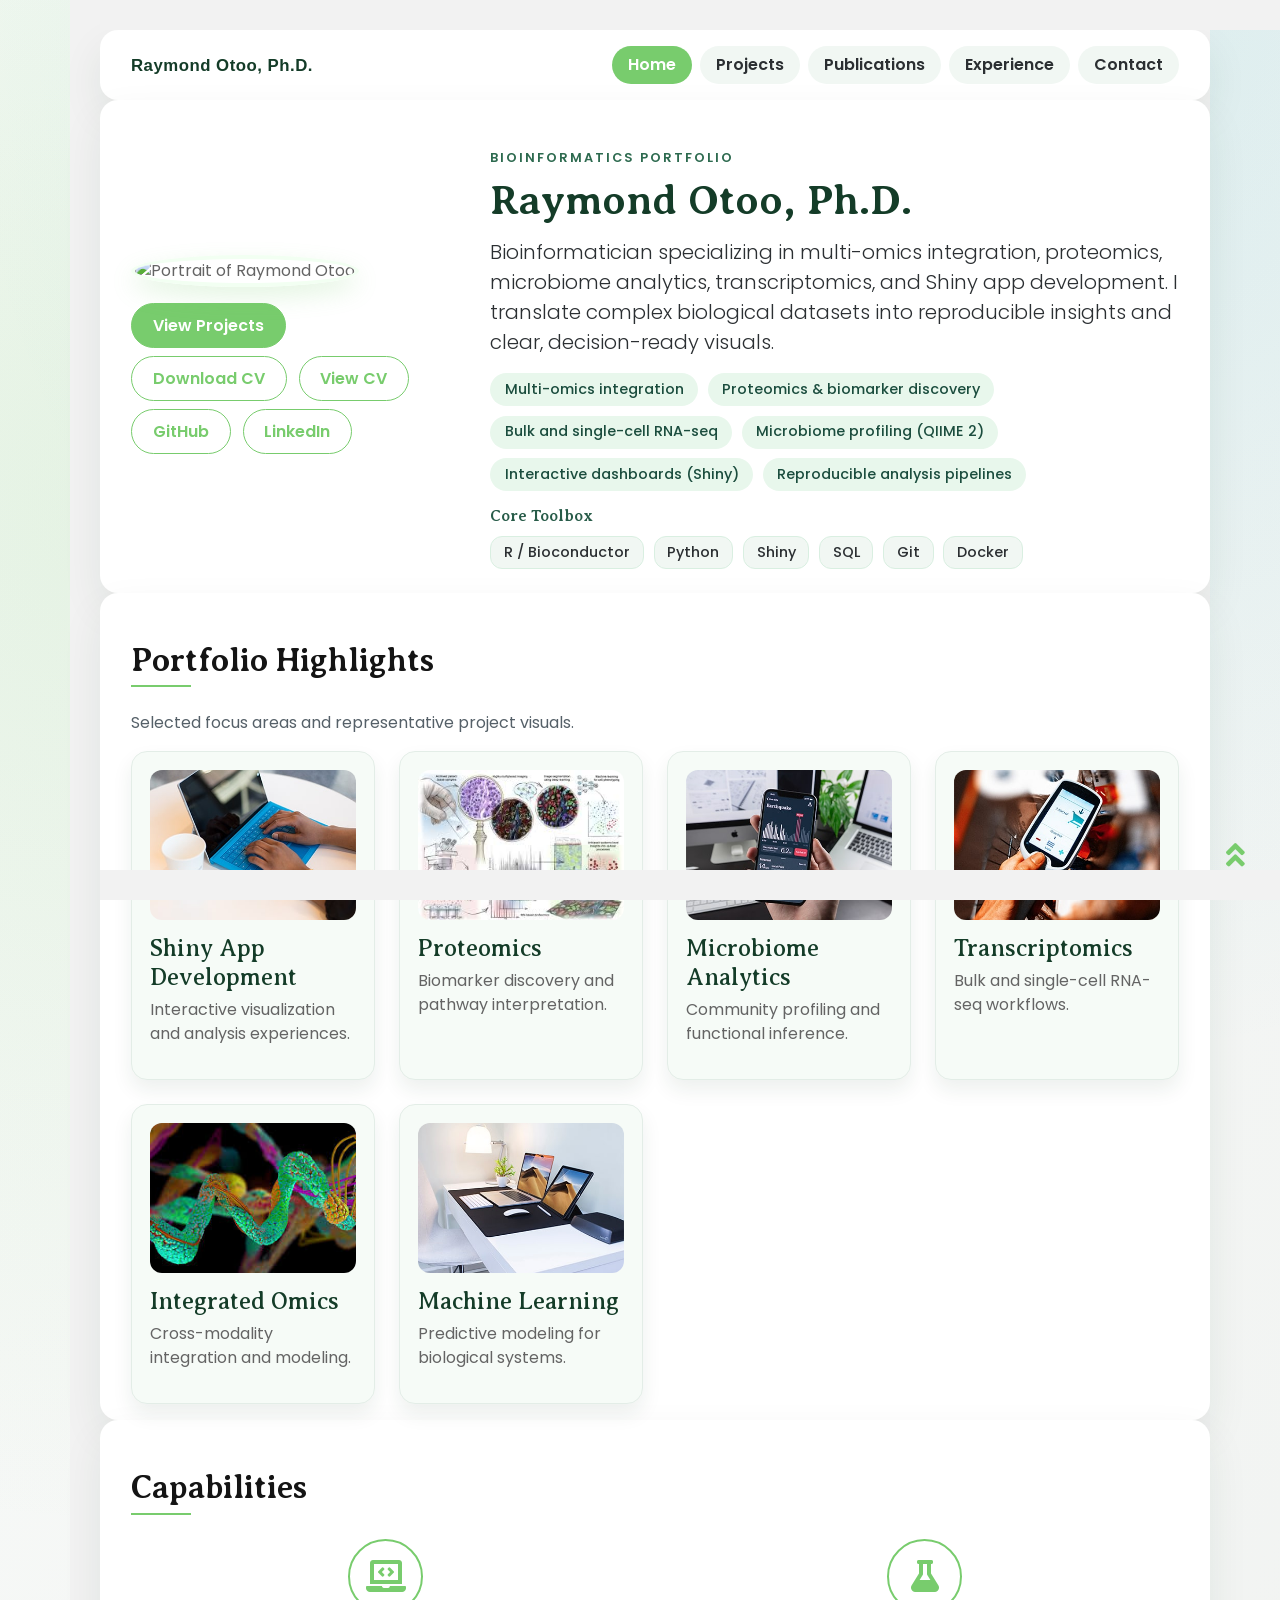
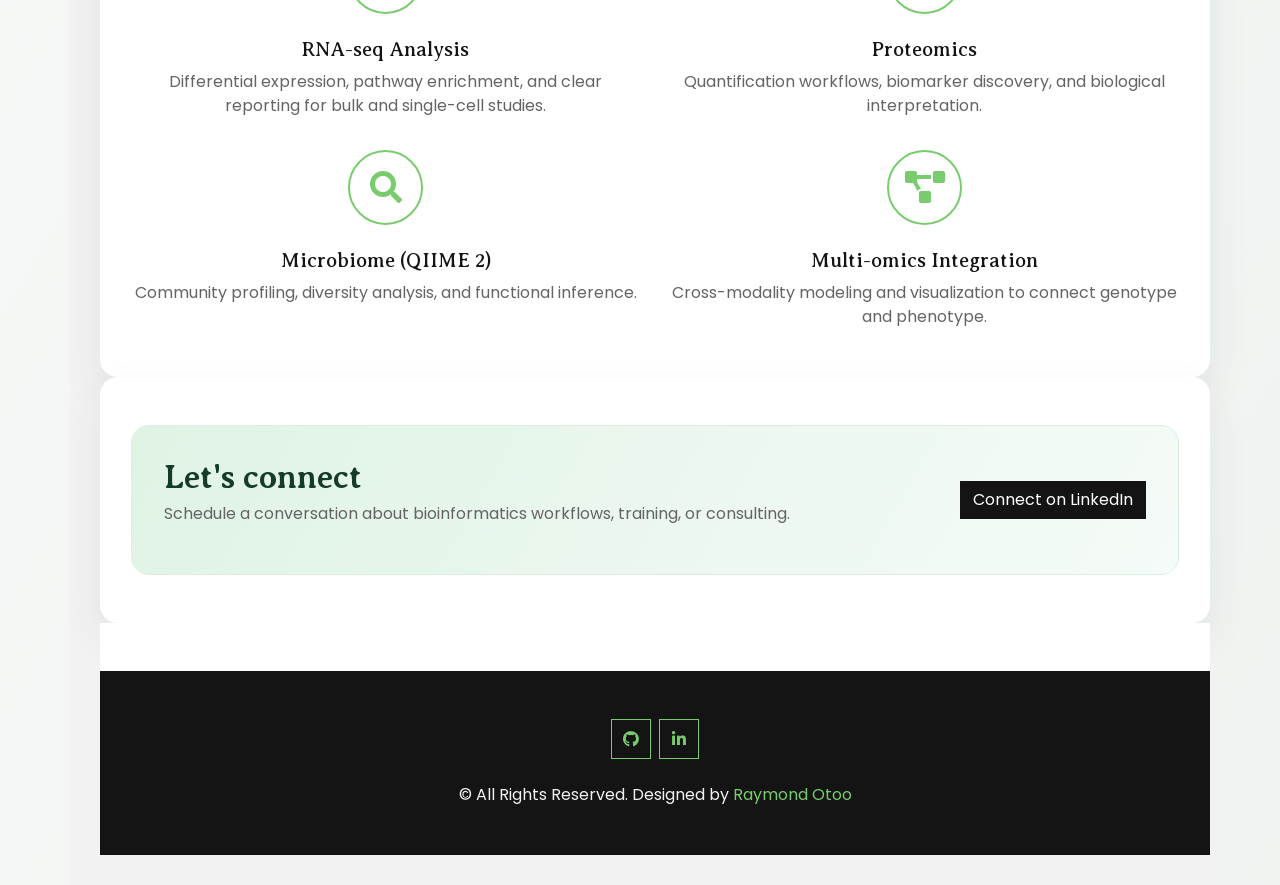
==== commit cc63f575: "updated site" ====
--- a/index.html
+++ b/index.html
@@ -35,7 +35,7 @@
                 <div class="container bg-white py-3">
                     <div class="row px-3 align-items-center">
                         <div class="col-lg-4">
-                            <a class="brand-mark" href="#top">Bioinformatics Learn Infinite</a>
+                            <a class="brand-mark" href="#top">Raymond Otoo, Ph.D.</a>
                         </div>
                         <div class="col-lg-8">
                             <ul class="nav nav-pills site-tabs justify-content-lg-end" role="tablist">
@@ -76,7 +76,7 @@
                                     </div>
                                 </div>
                                 <div class="col-lg-8">
-                                    <p class="kicker">Bioinformatics Learn Infinite</p>
+                            <p class="kicker">Bioinformatics Portfolio</p>
                                     <h1 class="hero-title">Raymond Otoo, Ph.D.</h1>
                                     <p class="lead hero-lead">
                                         Bioinformatician specializing in multi-omics integration, proteomics, microbiome analytics, transcriptomics,
@@ -109,8 +109,8 @@
                         <div class="container bg-white pt-5 pb-3" id="portfolio">
                             <div class="row px-3">
                                 <div class="col-12">
-                                    <h2 class="title position-relative pb-2 mb-4">Introduction to the Bioinformatics Learning Path</h2>
-                                    <p class="section-note">A curated learning path built from research experience and industry-ready workflows.</p>
+                                    <h2 class="title position-relative pb-2 mb-4">Portfolio Highlights</h2>
+                                    <p class="section-note">Selected focus areas and representative project visuals.</p>
                                 </div>
                                 <div class="col-12">
                                     <div class="learning-grid">
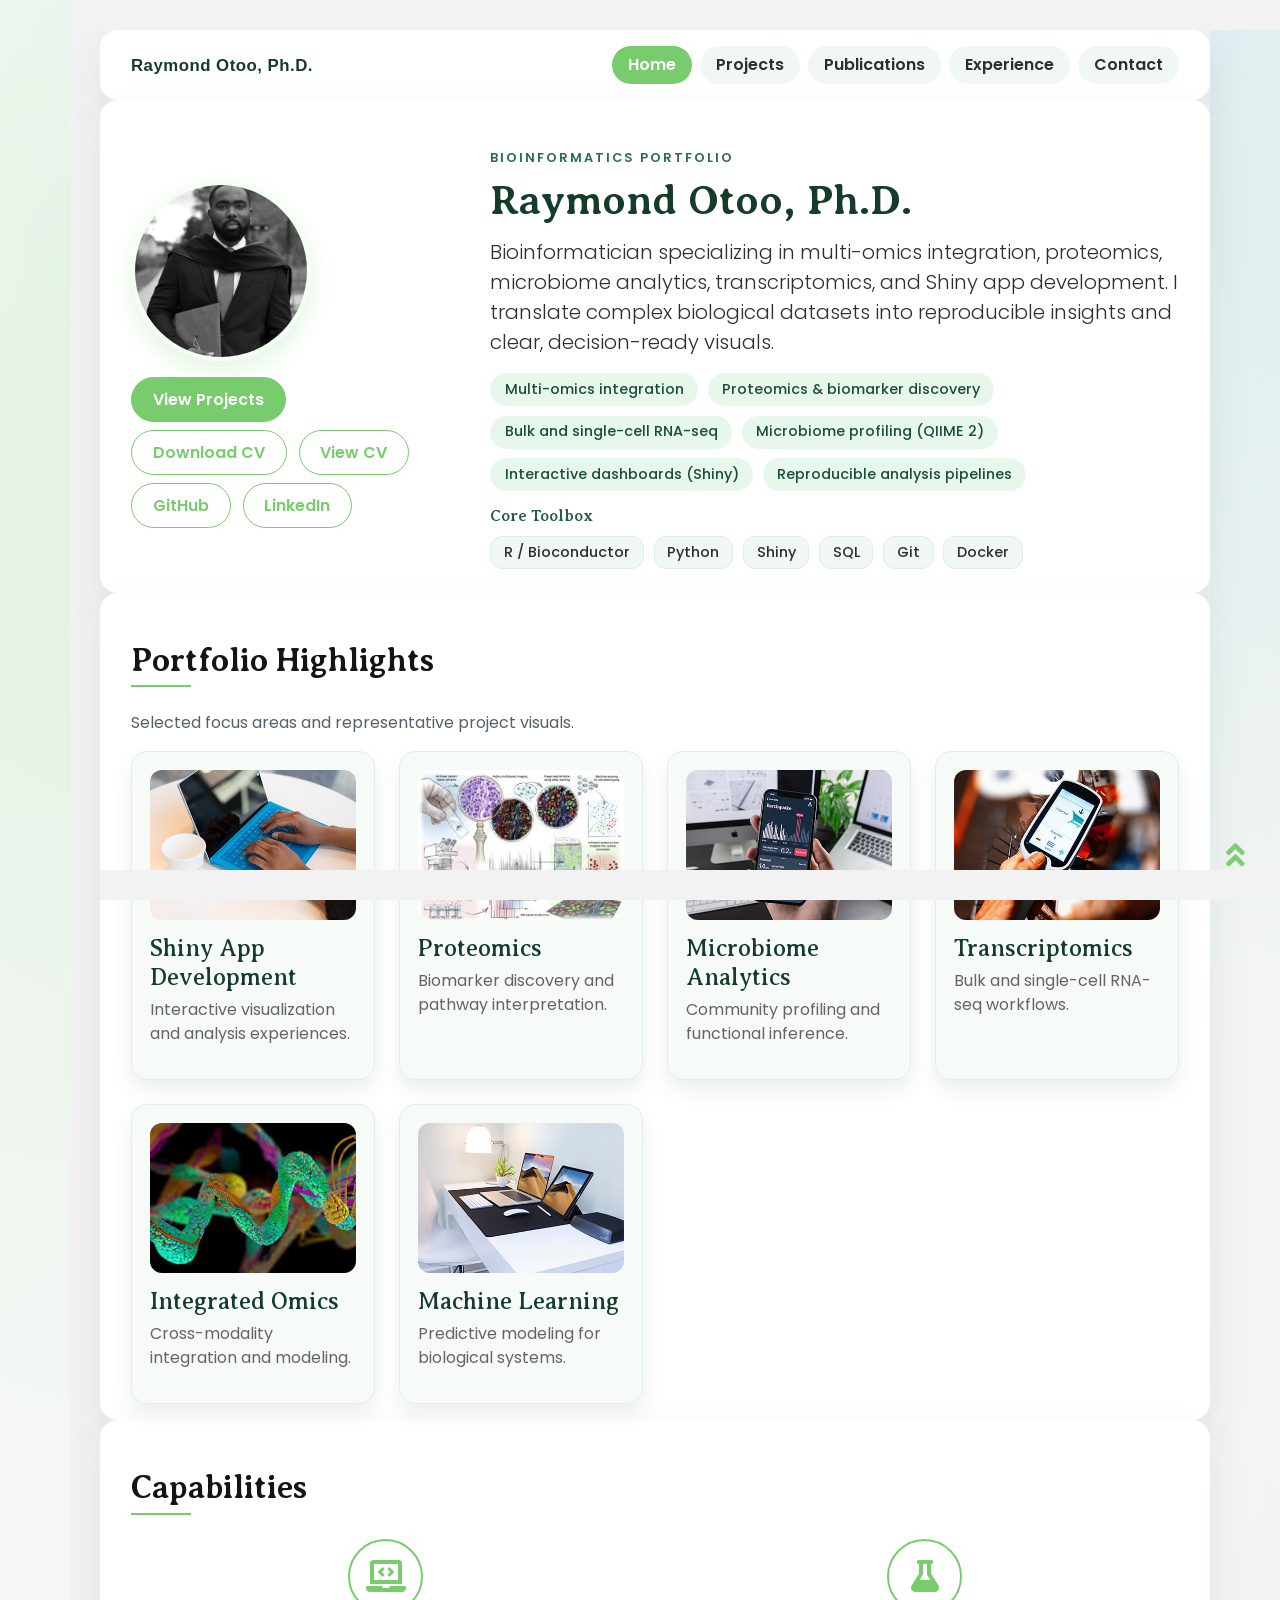
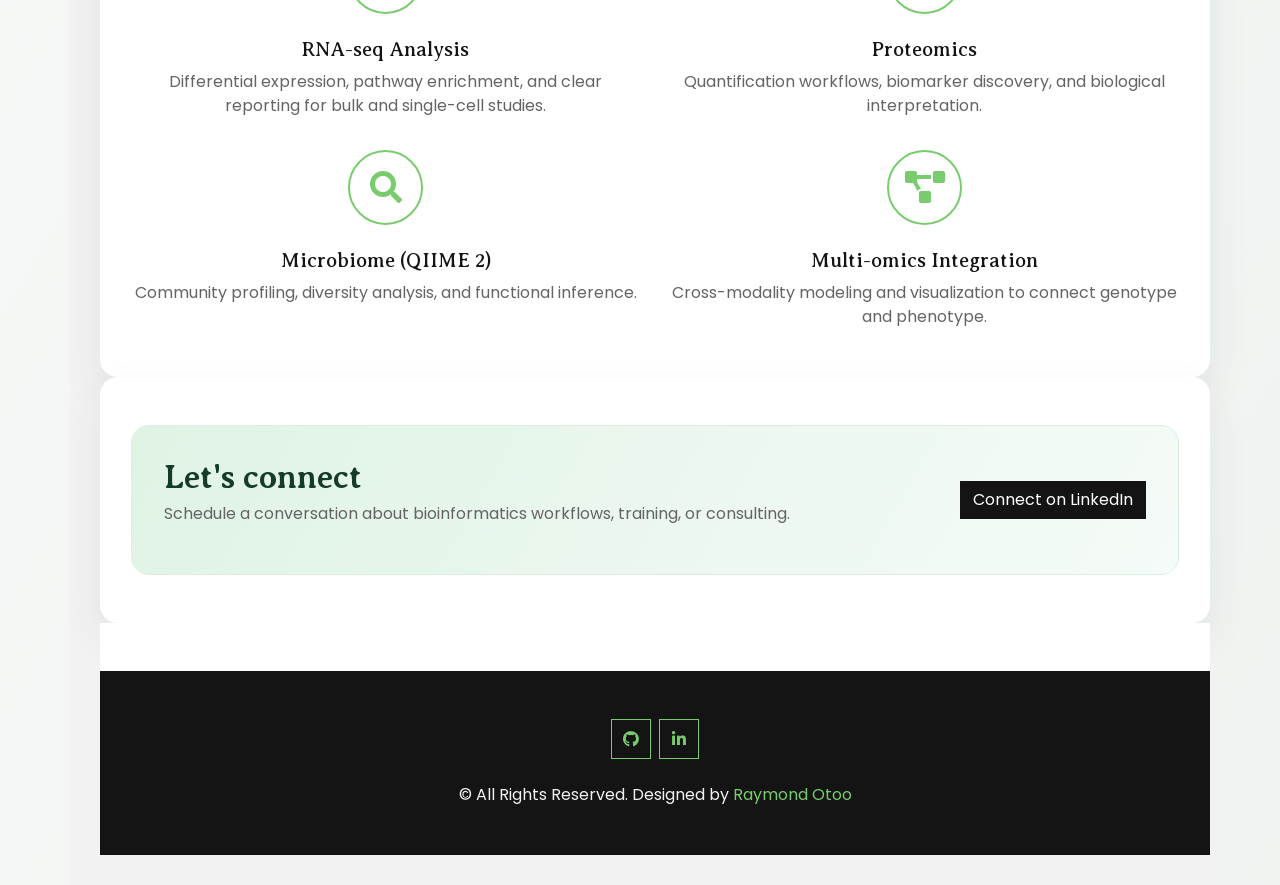
==== commit 5494756d: "updated profile image" ====
--- a/index.html
+++ b/index.html
@@ -66,7 +66,7 @@
                         <div class="container bg-white pt-5 pb-4" id="about">
                             <div class="row px-3 align-items-center">
                                 <div class="col-lg-4 text-center text-lg-left mb-4 mb-lg-0">
-                                    <img class="profile-img mb-3" src="img/author.jpg" alt="Portrait of Raymond Otoo">
+                                    <img class="profile-img mb-3" src="img/author.png" alt="Portrait of Raymond Otoo">
                                     <div class="hero-actions">
                                         <a class="btn btn-primary mr-2 mb-2" href="#tab-projects" data-toggle="tab">View Projects</a>
                                         <a class="btn btn-outline-primary mr-2 mb-2" href="https://drive.google.com/file/d/1CtAeBJ07pLzHOgTswO7elcPQ72SHnBM2/view" target="_blank" rel="noopener">Download CV</a>
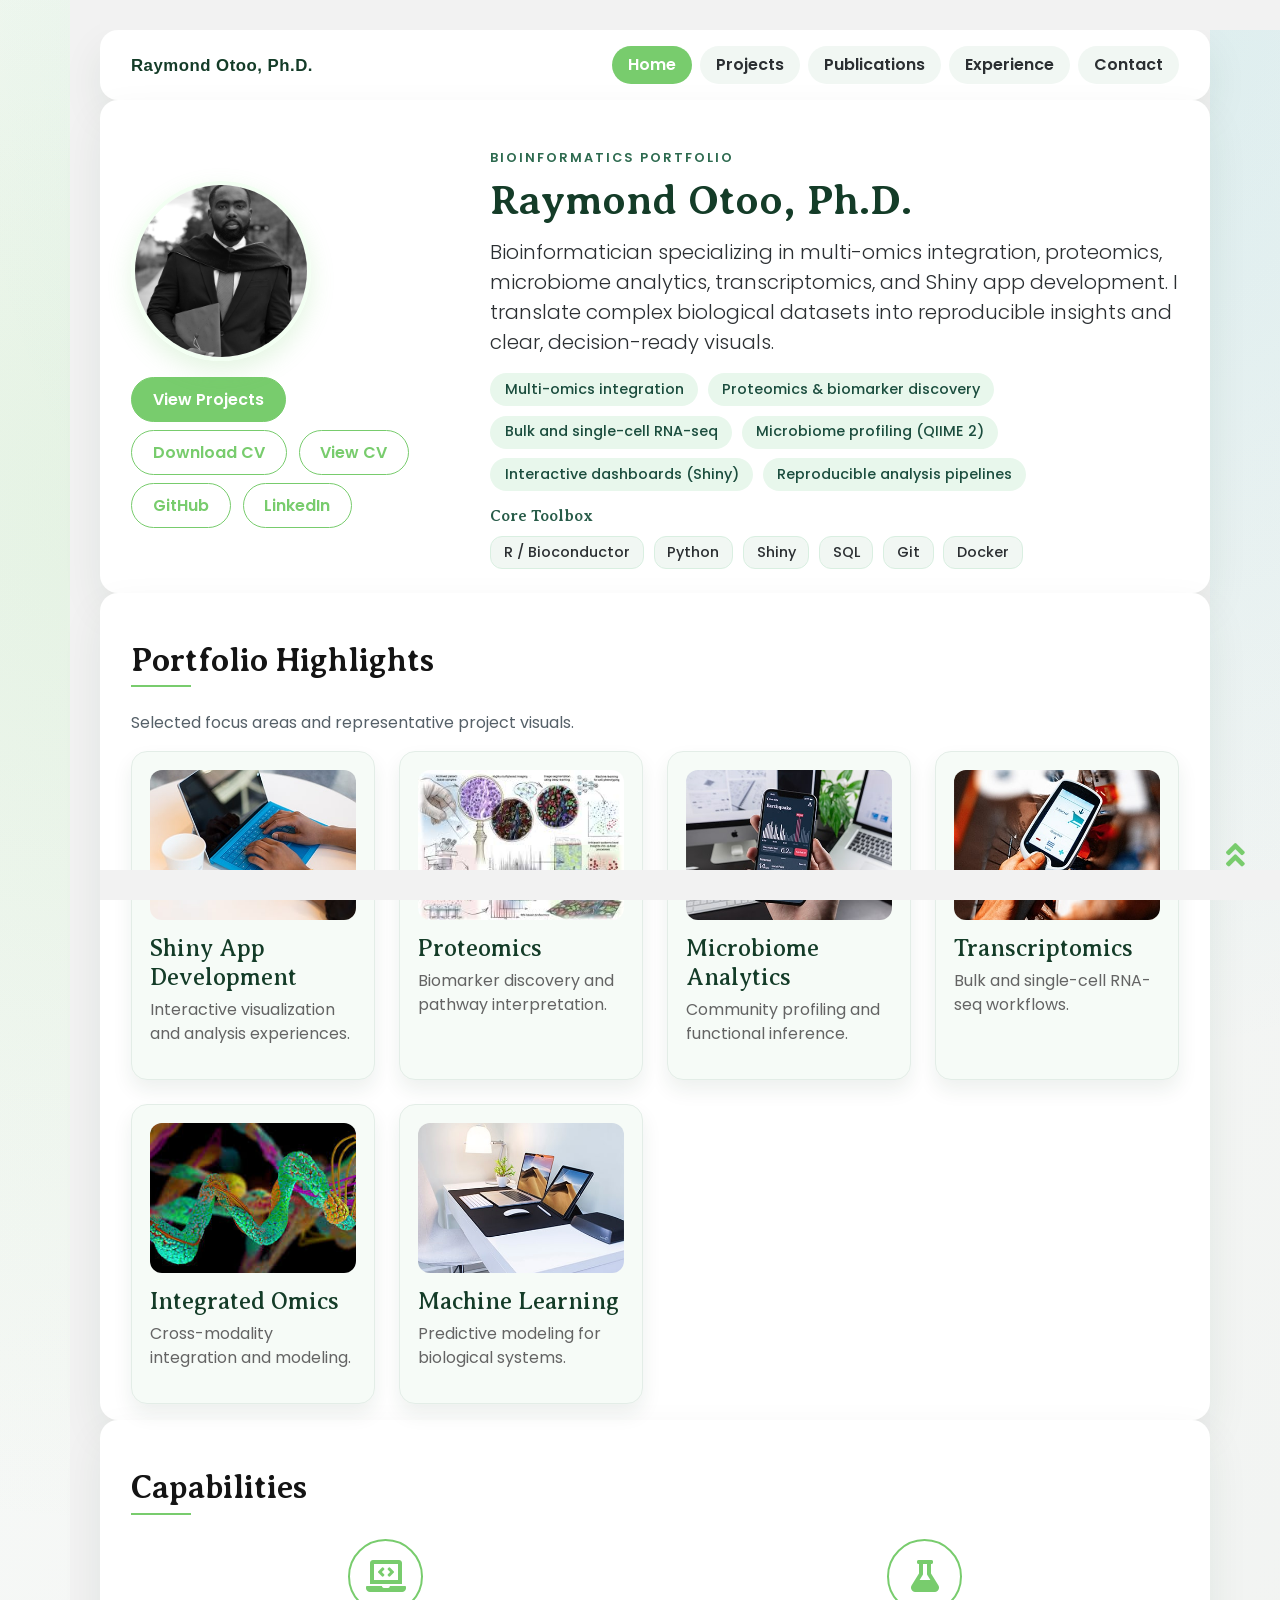
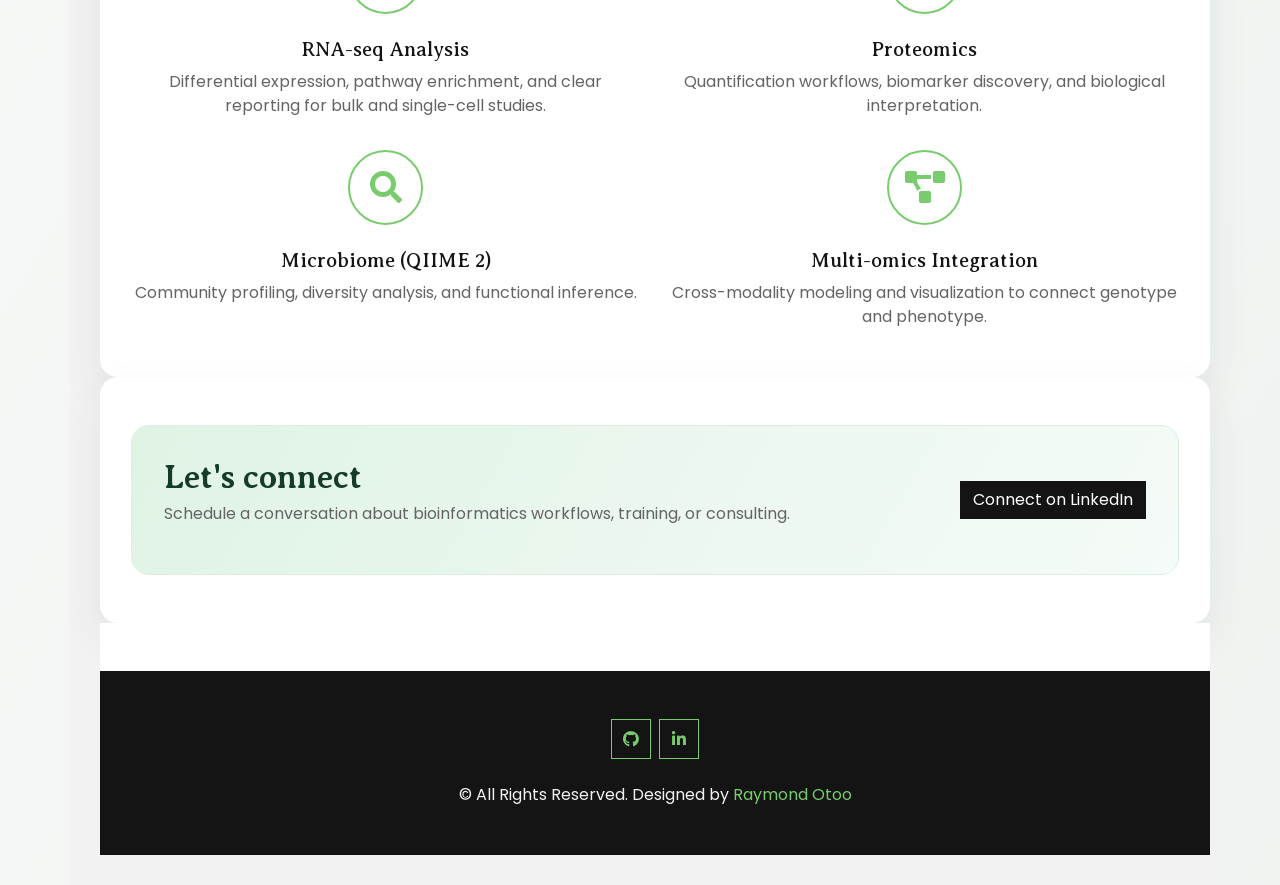
==== commit 006202c3: "added agentic ai" ====
--- a/index.html
+++ b/index.html
@@ -224,6 +224,18 @@
                                             </a>
                                         </div>
                                         <div class="card-footer project-meta">2022</div>
+                                    </div>
+                                </div>
+                                <div class="col-md-6 mb-4">
+                                    <div class="card project-card h-100">
+                                        <div class="card-body">
+                                            <h5 class="card-title">Rays-Assistant (Agentic AI)</h5>
+                                            <p class="card-text">Privacy-focused desktop app for interacting with multiple local LLMs. All models run on-device with persistent learning, conversation history, and easy model switching.</p>
+                                            <a class="project-link" href="https://github.com/raymondotoo/Rays-Assistant" target="_blank" rel="noopener">
+                                                github.com/raymondotoo/Rays-Assistant
+                                            </a>
+                                        </div>
+                                        <div class="card-footer project-meta">2024</div>
                                     </div>
                                 </div>
                                 <div class="col-md-6 mb-4">
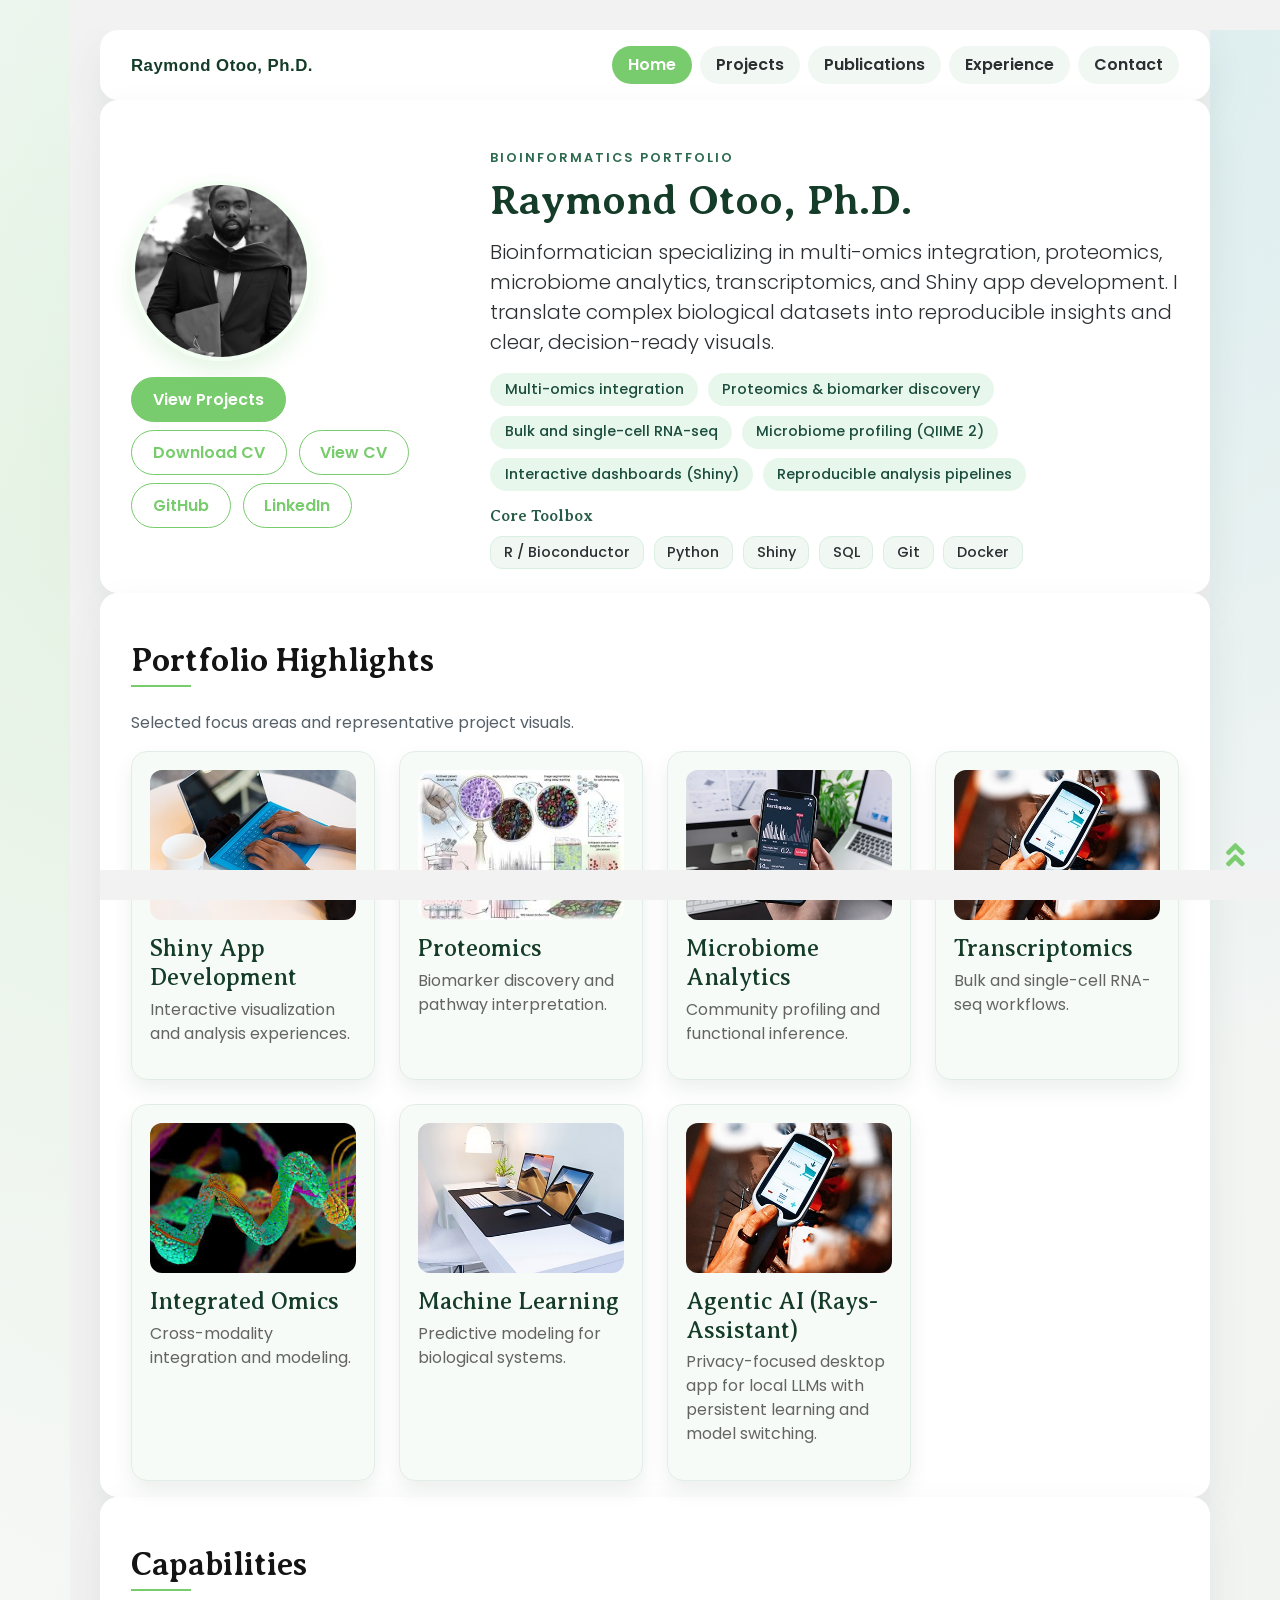
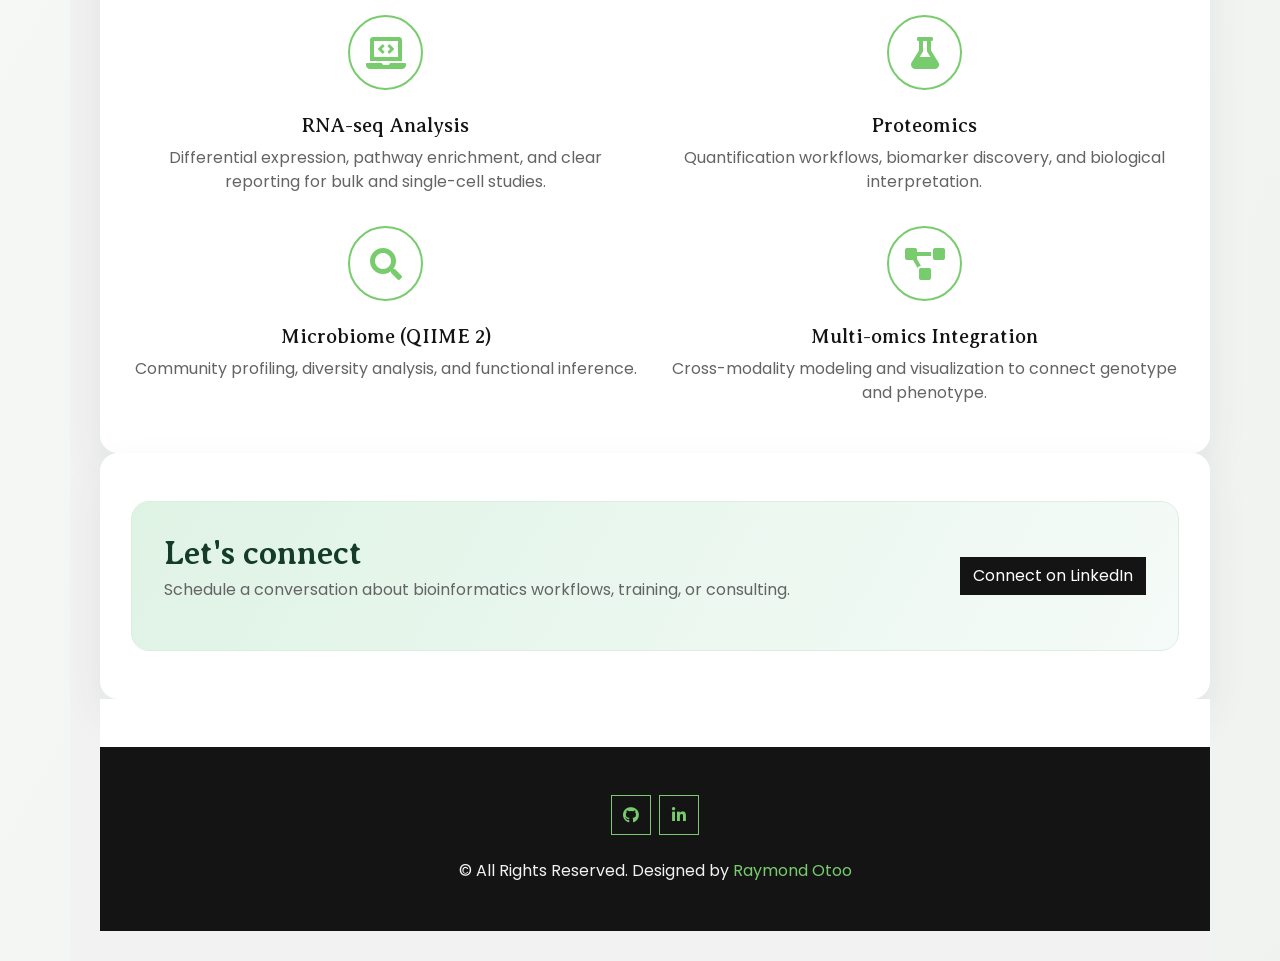
==== commit e957f07a: "updated site" ====
--- a/index.html
+++ b/index.html
@@ -154,6 +154,13 @@
                                             <div>
                                                 <h4>Machine Learning</h4>
                                                 <p>Predictive modeling for biological systems.</p>
+                                            </div>
+                                        </a>
+                                        <a class="learning-card" href="https://github.com/raymondotoo/Rays-Assistant" target="_blank" rel="noopener">
+                                            <img src="img/portfolio-4.jpg" alt="Rays-Assistant Agentic AI">
+                                            <div>
+                                                <h4>Agentic AI (Rays-Assistant)</h4>
+                                                <p>Privacy-focused desktop app for local LLMs with persistent learning and model switching.</p>
                                             </div>
                                         </a>
                                     </div>
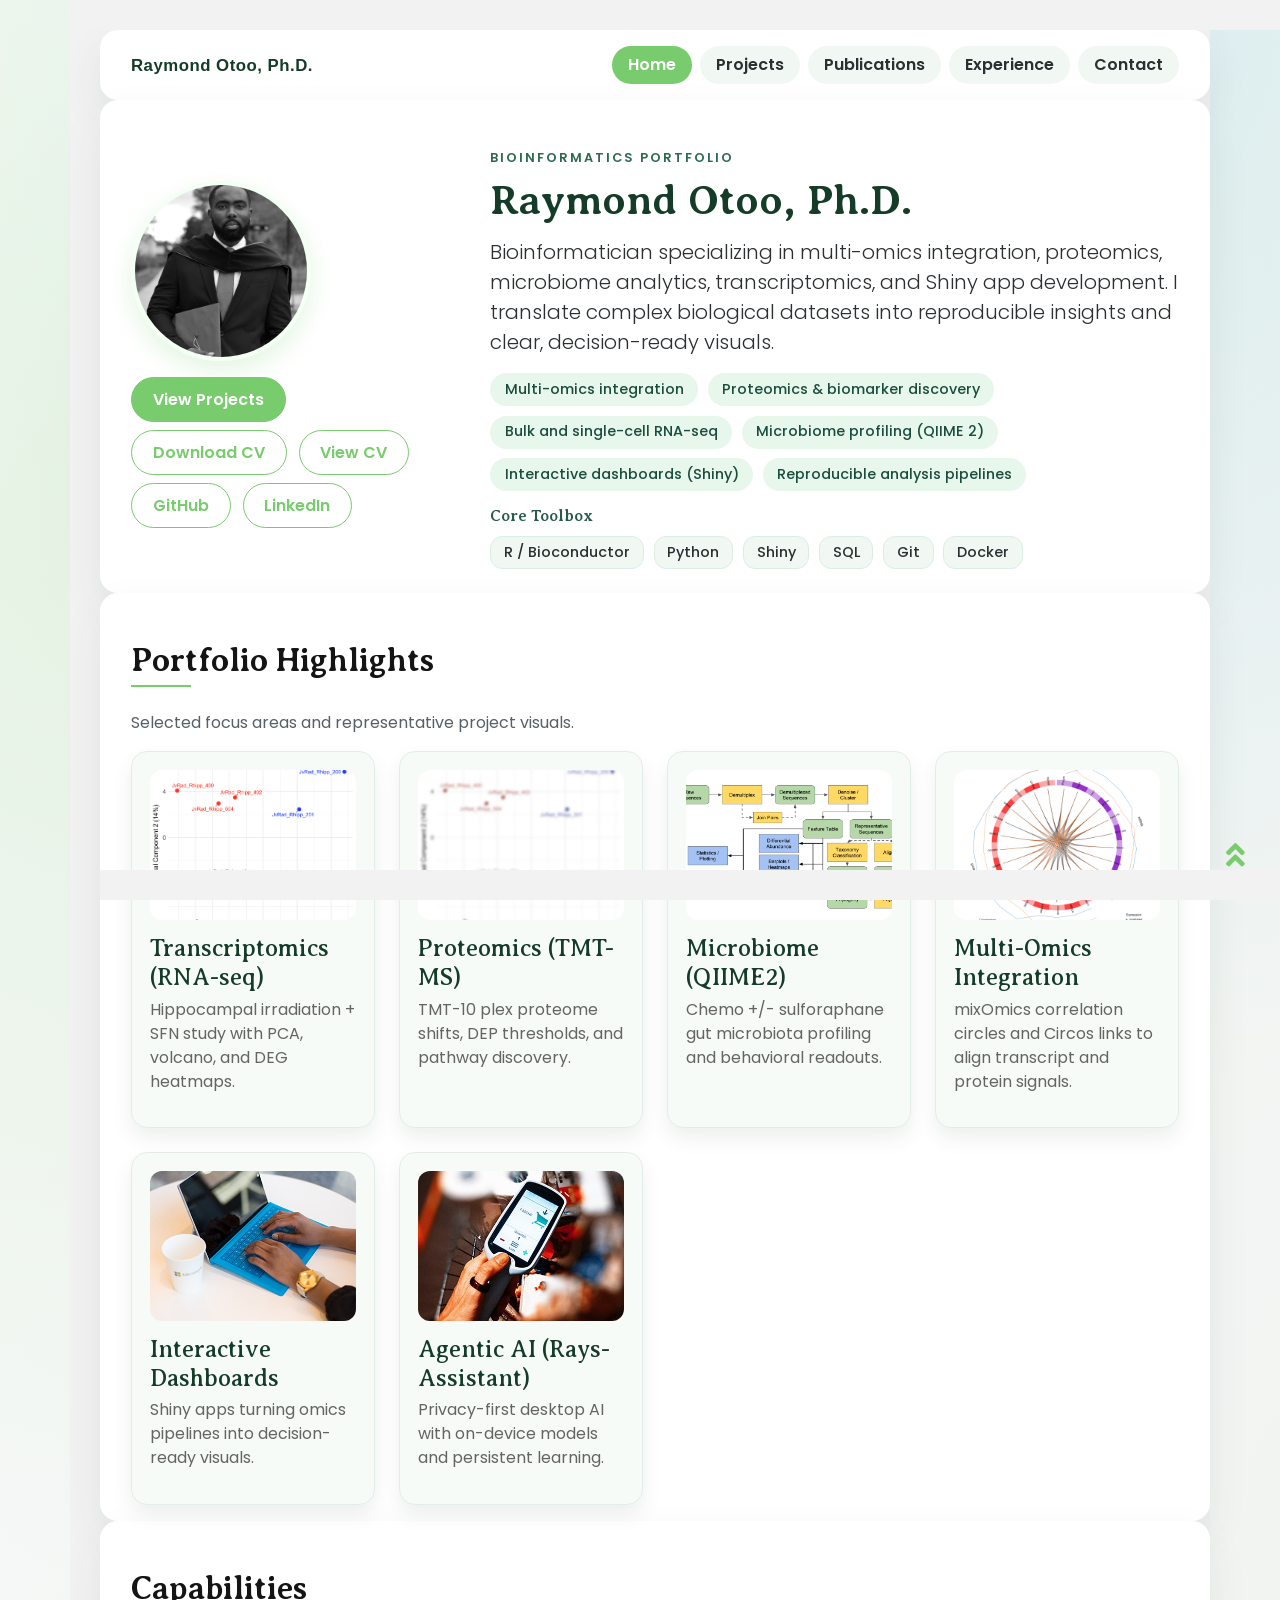
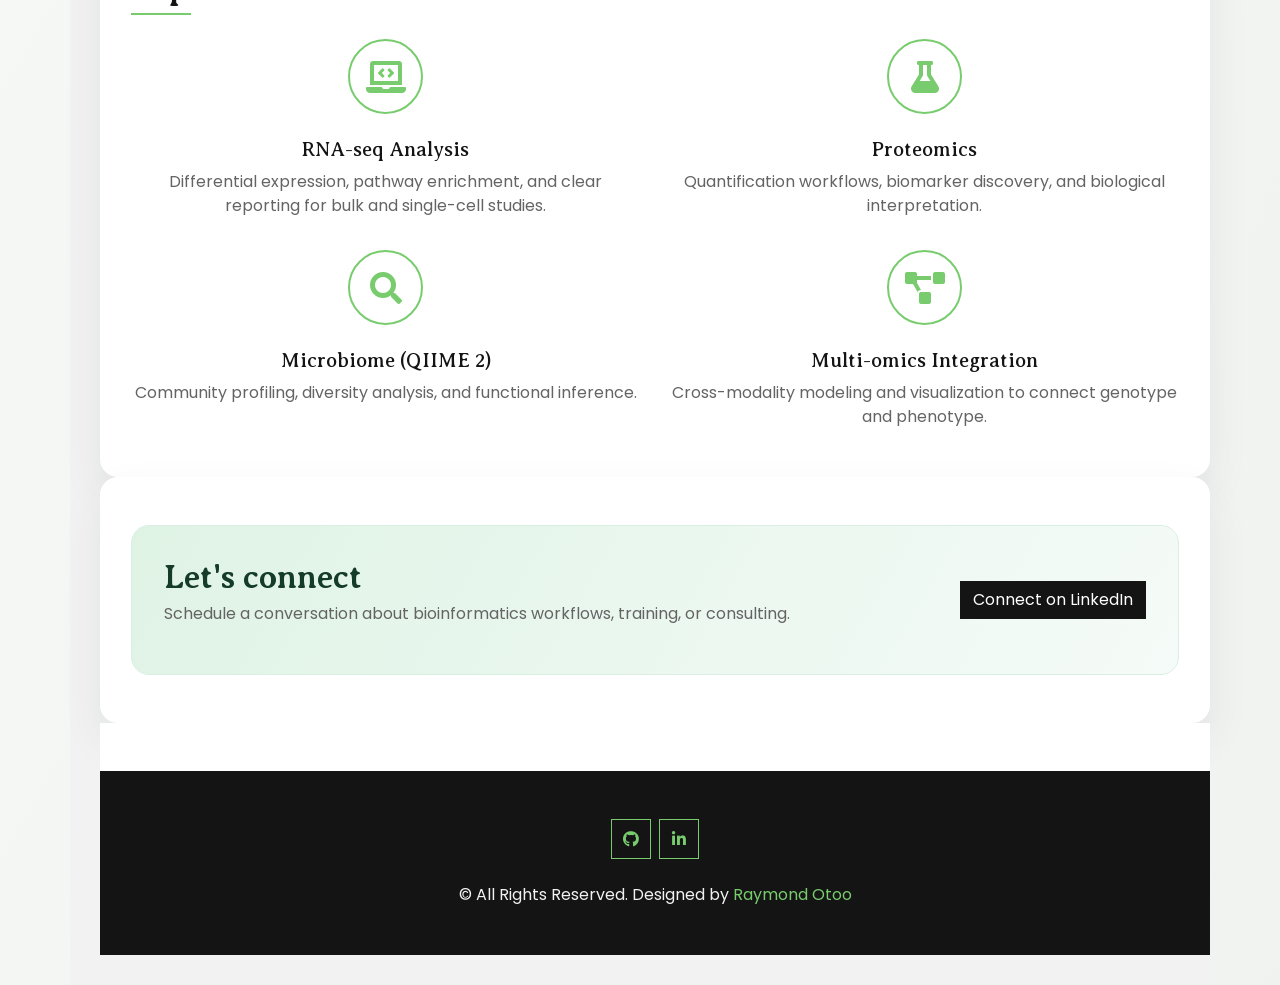
==== commit d6926199: "updated portfolio projects" ====
--- a/index.html
+++ b/index.html
@@ -114,53 +114,46 @@
                                 </div>
                                 <div class="col-12">
                                     <div class="learning-grid">
-                                        <a class="learning-card" href="portfolio_shiny.html" target="_blank" rel="noopener">
-                                            <img src="img/portfolio-1.jpg" alt="Shiny App Development">
+                                        <a class="learning-card" href="portfolio_transcriptomics.html" target="_blank" rel="noopener">
+                                            <img src="portfolio/portfolio/media/image9.png" alt="RNA-seq PCA separating treatment groups">
                                             <div>
-                                                <h4>Shiny App Development</h4>
-                                                <p>Interactive visualization and analysis experiences.</p>
+                                                <h4>Transcriptomics (RNA-seq)</h4>
+                                                <p>Hippocampal irradiation + SFN study with PCA, volcano, and DEG heatmaps.</p>
                                             </div>
                                         </a>
                                         <a class="learning-card" href="portfolio_proteomics.html" target="_blank" rel="noopener">
-                                            <img src="img/prot_image_1.jpeg" alt="Proteomics">
+                                            <img src="portfolio/portfolio/media/image55.png" alt="Proteomics PCA of TMT data">
                                             <div>
-                                                <h4>Proteomics</h4>
-                                                <p>Biomarker discovery and pathway interpretation.</p>
+                                                <h4>Proteomics (TMT-MS)</h4>
+                                                <p>TMT-10 plex proteome shifts, DEP thresholds, and pathway discovery.</p>
                                             </div>
                                         </a>
                                         <a class="learning-card" href="portfolio_microbiomics.html" target="_blank" rel="noopener">
-                                            <img src="img/portfolio-2.jpg" alt="Microbiome Analytics">
+                                            <img src="portfolio/portfolio/media/image59.png" alt="QIIME2 workflow schematic">
                                             <div>
-                                                <h4>Microbiome Analytics</h4>
-                                                <p>Community profiling and functional inference.</p>
-                                            </div>
-                                        </a>
-                                        <a class="learning-card" href="portfolio_transcriptomics.html" target="_blank" rel="noopener">
-                                            <img src="img/portfolio-4.jpg" alt="Transcriptomics">
-                                            <div>
-                                                <h4>Transcriptomics</h4>
-                                                <p>Bulk and single-cell RNA-seq workflows.</p>
+                                                <h4>Microbiome (QIIME2)</h4>
+                                                <p>Chemo +/- sulforaphane gut microbiota profiling and behavioral readouts.</p>
                                             </div>
                                         </a>
                                         <a class="learning-card" href="portfolio_multiomics.html" target="_blank" rel="noopener">
-                                            <img src="img/prot_image2.jpeg" alt="Integrated Omics">
+                                            <img src="portfolio/portfolio/media/image22.png" alt="Circos plot of mRNA-protein concordance">
                                             <div>
-                                                <h4>Integrated Omics</h4>
-                                                <p>Cross-modality integration and modeling.</p>
+                                                <h4>Multi-Omics Integration</h4>
+                                                <p>mixOmics correlation circles and Circos links to align transcript and protein signals.</p>
                                             </div>
                                         </a>
-                                        <a class="learning-card" href="#tab-projects" data-toggle="tab">
-                                            <img src="img/portfolio-3.jpg" alt="Machine Learning">
+                                        <a class="learning-card" href="portfolio_shiny.html" target="_blank" rel="noopener">
+                                            <img src="img/portfolio-1.jpg" alt="Shiny dashboard mosaic">
                                             <div>
-                                                <h4>Machine Learning</h4>
-                                                <p>Predictive modeling for biological systems.</p>
+                                                <h4>Interactive Dashboards</h4>
+                                                <p>Shiny apps turning omics pipelines into decision-ready visuals.</p>
                                             </div>
                                         </a>
                                         <a class="learning-card" href="https://github.com/raymondotoo/Rays-Assistant" target="_blank" rel="noopener">
                                             <img src="img/portfolio-4.jpg" alt="Rays-Assistant Agentic AI">
                                             <div>
                                                 <h4>Agentic AI (Rays-Assistant)</h4>
-                                                <p>Privacy-focused desktop app for local LLMs with persistent learning and model switching.</p>
+                                                <p>Privacy-first desktop AI with on-device models and persistent learning.</p>
                                             </div>
                                         </a>
                                     </div>
@@ -224,61 +217,81 @@
                                 <div class="col-md-6 mb-4">
                                     <div class="card project-card h-100">
                                         <div class="card-body">
-                                            <h5 class="card-title">Multi-Omics Analyses</h5>
-                                            <p class="card-text">Proteomics, DNA methylation, bulk RNA-seq, and single-cell RNA-seq workflows.</p>
-                                            <a class="project-link" href="https://github.com/raymondotoo/MultiOmics" target="_blank" rel="noopener">
-                                                github.com/raymondotoo/MultiOmics
+                                            <h5 class="card-title">Transcriptomics: Irradiation + SFN</h5>
+                                            <p class="card-text">nf-core/rnaseq pipeline; PCA cleanly separated treatment groups; mitochondrial and synaptic genes drove top 40 DEGs.</p>
+                                            <ul class="inline-list">
+                                                <li class="pill-ghost">PCA</li>
+                                                <li class="pill-ghost">Volcano + heatmap</li>
+                                                <li class="pill-ghost">FGSEA</li>
+                                            </ul>
+                                            <a class="project-link" href="portfolio_transcriptomics.html" target="_blank" rel="noopener">
+                                                View case study
                                             </a>
                                         </div>
-                                        <div class="card-footer project-meta">2022</div>
+                                        <div class="card-footer project-meta">RNA-seq • hippocampus • 10 Gy study</div>
                                     </div>
                                 </div>
                                 <div class="col-md-6 mb-4">
                                     <div class="card project-card h-100">
                                         <div class="card-body">
-                                            <h5 class="card-title">Rays-Assistant (Agentic AI)</h5>
-                                            <p class="card-text">Privacy-focused desktop app for interacting with multiple local LLMs. All models run on-device with persistent learning, conversation history, and easy model switching.</p>
+                                            <h5 class="card-title">Proteomics: TMT-MS Biomarker Discovery</h5>
+                                            <p class="card-text">TMT-10 plex hippocampal proteome; VSN + MinProb; DEP thresholds (|log2FC| ≥ 1.5, adj. p ≤ 0.05); pathways converged on neuronal signaling and inflammation.</p>
+                                            <ul class="inline-list">
+                                                <li class="pill-ghost">Orbitrap Eclipse</li>
+                                                <li class="pill-ghost">MaxQuant</li>
+                                                <li class="pill-ghost">IPA / FGSEA</li>
+                                            </ul>
+                                            <a class="project-link" href="portfolio_proteomics.html" target="_blank" rel="noopener">
+                                                View case study
+                                            </a>
+                                        </div>
+                                        <div class="card-footer project-meta">Proteomics • DEP • pathway modeling</div>
+                                    </div>
+                                </div>
+                                <div class="col-md-6 mb-4">
+                                    <div class="card project-card h-100">
+                                        <div class="card-body">
+                                            <h5 class="card-title">Multi-Omics Integration (mixOmics)</h5>
+                                            <p class="card-text">Correlated transcriptome–proteome signals with correlation circles and Circos links; highlighted neuroinflammation, mitochondrial dysfunction, and synaptic disruption.</p>
+                                            <ul class="inline-list">
+                                                <li class="pill-ghost">mixOmics</li>
+                                                <li class="pill-ghost">Circos</li>
+                                                <li class="pill-ghost">Pathway triage</li>
+                                            </ul>
+                                            <a class="project-link" href="portfolio_multiomics.html" target="_blank" rel="noopener">
+                                                View case study
+                                            </a>
+                                        </div>
+                                        <div class="card-footer project-meta">Integration • mRNA–protein concordance</div>
+                                    </div>
+                                </div>
+                                <div class="col-md-6 mb-4">
+                                    <div class="card project-card h-100">
+                                        <div class="card-body">
+                                            <h5 class="card-title">Microbiome: Chemo +/- SFN (QIIME2)</h5>
+                                            <p class="card-text">16S V3–V4 profiling; chemo-only vs chemo+SFN groups; behavioral memory deficits on days 3–5; no significant SFN-driven microbiome shifts.</p>
+                                            <ul class="inline-list">
+                                                <li class="pill-ghost">QIIME2</li>
+                                                <li class="pill-ghost">Diversity + DA</li>
+                                                <li class="pill-ghost">Behavioral linkage</li>
+                                            </ul>
+                                            <a class="project-link" href="portfolio_microbiomics.html" target="_blank" rel="noopener">
+                                                View case study
+                                            </a>
+                                        </div>
+                                        <div class="card-footer project-meta">Microbiome • chemo study</div>
+                                    </div>
+                                </div>
+                                <div class="col-md-6 mb-4">
+                                    <div class="card project-card h-100">
+                                        <div class="card-body">
+                                            <h5 class="card-title">Agentic AI: Rays-Assistant</h5>
+                                            <p class="card-text">Desktop agent for on-device LLMs with persistent learning, model switching, and offline privacy controls.</p>
                                             <a class="project-link" href="https://github.com/raymondotoo/Rays-Assistant" target="_blank" rel="noopener">
                                                 github.com/raymondotoo/Rays-Assistant
                                             </a>
                                         </div>
-                                        <div class="card-footer project-meta">2024</div>
-                                    </div>
-                                </div>
-                                <div class="col-md-6 mb-4">
-                                    <div class="card project-card h-100">
-                                        <div class="card-body">
-                                            <h5 class="card-title">CORD-19 NLP Project</h5>
-                                            <p class="card-text">Natural language processing pipeline for large-scale literature mining.</p>
-                                            <a class="project-link" href="https://github.com/raymondotoo/CORD-19-NLP-project" target="_blank" rel="noopener">
-                                                github.com/raymondotoo/CORD-19-NLP-project
-                                            </a>
-                                        </div>
-                                        <div class="card-footer project-meta">2022</div>
-                                    </div>
-                                </div>
-                                <div class="col-md-6 mb-4">
-                                    <div class="card project-card h-100">
-                                        <div class="card-body">
-                                            <h5 class="card-title">MLOps Microservices</h5>
-                                            <p class="card-text">Operationalized a microservices Flask application with automation best practices.</p>
-                                            <a class="project-link" href="https://github.com/raymondotoo/MLOps-Project" target="_blank" rel="noopener">
-                                                github.com/raymondotoo/MLOps-Project
-                                            </a>
-                                        </div>
-                                        <div class="card-footer project-meta">2022</div>
-                                    </div>
-                                </div>
-                                <div class="col-md-6 mb-4">
-                                    <div class="card project-card h-100">
-                                        <div class="card-body">
-                                            <h5 class="card-title">CI/CD Autodeploy</h5>
-                                            <p class="card-text">Full CI/CD pipeline using CircleCI, Ansible, and AWS CloudFormation.</p>
-                                            <a class="project-link" href="https://github.com/raymondotoo/Autodeploy" target="_blank" rel="noopener">
-                                                github.com/raymondotoo/Autodeploy
-                                            </a>
-                                        </div>
-                                        <div class="card-footer project-meta">2022</div>
+                                        <div class="card-footer project-meta">AI • desktop • privacy-first</div>
                                     </div>
                                 </div>
                             </div>
--- a/css/style.css
+++ b/css/style.css
@@ -394,6 +394,121 @@
   flex-direction: column;
   gap: 2rem;
 }
+
+/* Case Study Pages */
+.case-hero {
+  background: linear-gradient(135deg, #e6f7ea 0%, #f9fffb 100%);
+  border: 1px solid #d9efe1;
+  border-radius: 20px;
+  padding: 2.25rem;
+  box-shadow: 0 18px 36px rgba(20, 60, 40, 0.08);
+  margin-bottom: 2rem;
+}
+
+.case-hero h1 {
+  color: #143c28;
+  margin-bottom: 0.6rem;
+}
+
+.case-meta {
+  display: flex;
+  flex-wrap: wrap;
+  gap: 0.5rem;
+  margin-top: 0.75rem;
+}
+
+.case-chip {
+  display: inline-flex;
+  align-items: center;
+  padding: 0.35rem 0.8rem;
+  border-radius: 12px;
+  border: 1px solid #d9efe1;
+  background: #f1f7f3;
+  color: #1b4d3e;
+  font-weight: 600;
+  font-size: 0.9rem;
+}
+
+.case-chip.highlight {
+  background: #2d6a4f;
+  color: #fff;
+  border-color: #2d6a4f;
+}
+
+.case-section {
+  margin-bottom: 2rem;
+}
+
+.fact-grid {
+  display: grid;
+  grid-template-columns: repeat(auto-fit, minmax(220px, 1fr));
+  gap: 1rem;
+}
+
+.fact-card {
+  border: 1px solid #e3ede7;
+  border-radius: 14px;
+  padding: 1rem 1.1rem;
+  background: #ffffff;
+  box-shadow: 0 10px 22px rgba(20, 60, 40, 0.06);
+}
+
+.fact-label {
+  display: block;
+  text-transform: uppercase;
+  font-size: 0.75rem;
+  letter-spacing: 0.08em;
+  color: #567065;
+  margin-bottom: 0.25rem;
+}
+
+.fact-value {
+  color: #143c28;
+  font-weight: 700;
+}
+
+.portfolio-projects {
+  display: grid;
+  grid-template-columns: repeat(auto-fit, minmax(280px, 1fr));
+  gap: 1.25rem;
+}
+
+.plot-frame {
+  border: 1px solid #e3ede7;
+  border-radius: 14px;
+  padding: 0.5rem;
+  background: #f9fffb;
+  box-shadow: 0 8px 20px rgba(20, 60, 40, 0.06);
+}
+
+.plot-frame img {
+  width: 100%;
+  border-radius: 10px;
+  object-fit: contain;
+}
+
+.figure-grid {
+  display: grid;
+  grid-template-columns: repeat(auto-fit, minmax(260px, 1fr));
+  gap: 1rem;
+}
+
+.inline-list {
+  display: flex;
+  flex-wrap: wrap;
+  gap: 0.5rem;
+  padding: 0;
+  list-style: none;
+}
+
+.pill-ghost {
+  padding: 0.3rem 0.75rem;
+  border-radius: 999px;
+  border: 1px dashed #c6e1d1;
+  color: #1b4d3e;
+  font-weight: 500;
+  background: #ffffff;
+}
 .learning-path-card {
   background: linear-gradient(135deg, #f8fff8 0%, #e6f7ea 100%);
   border-radius: 16px;
